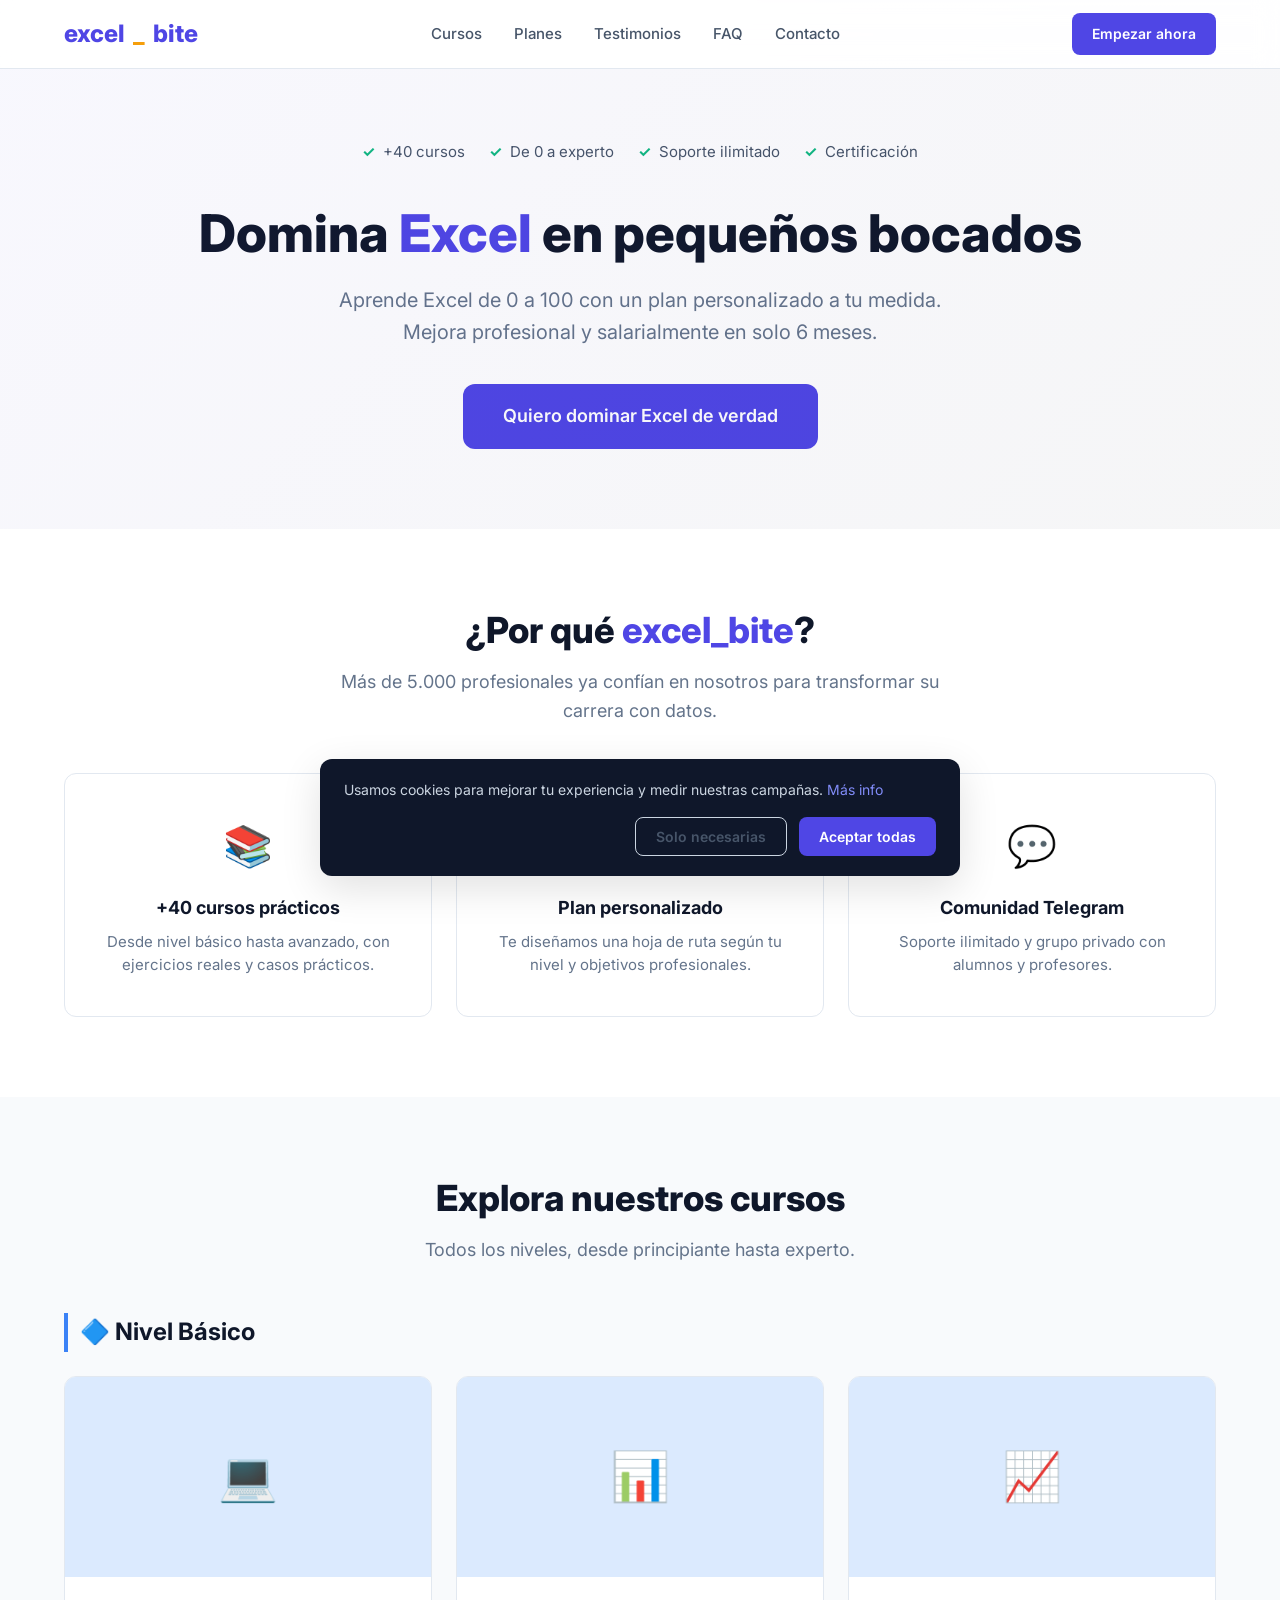
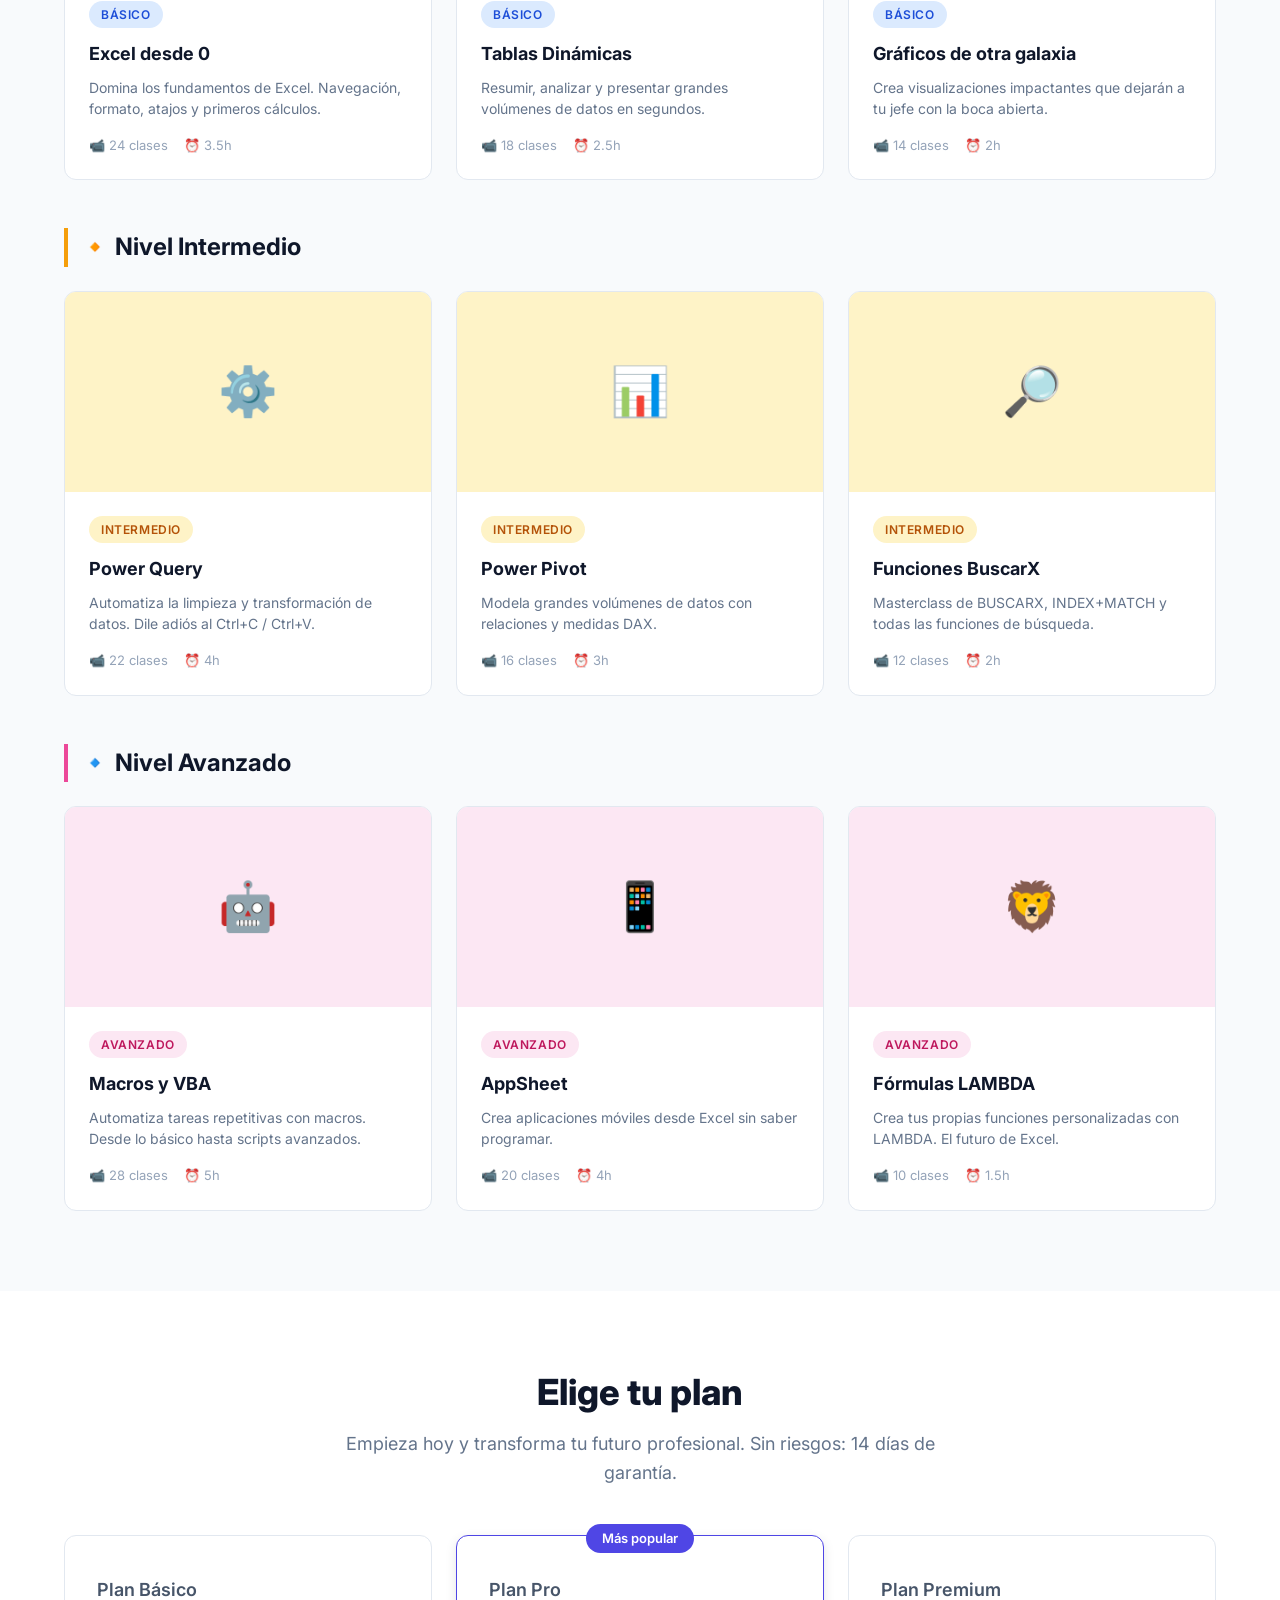
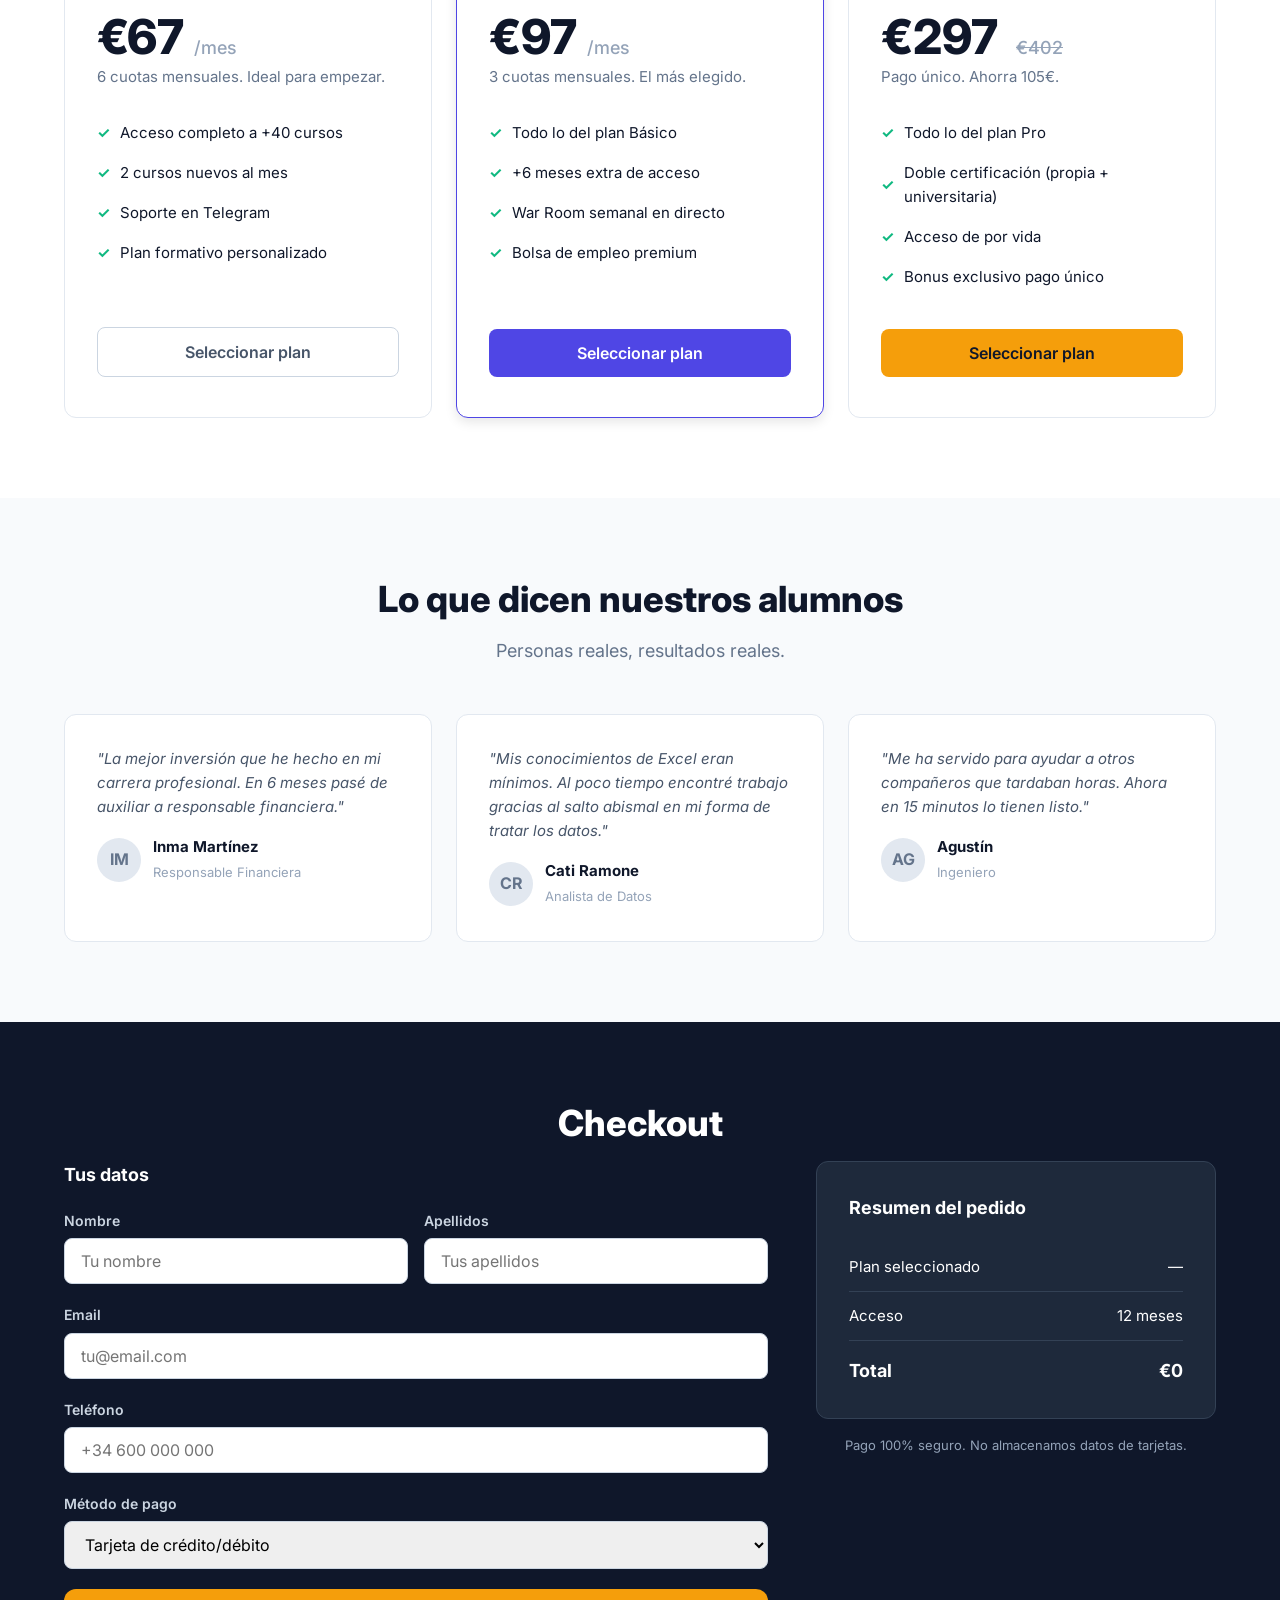
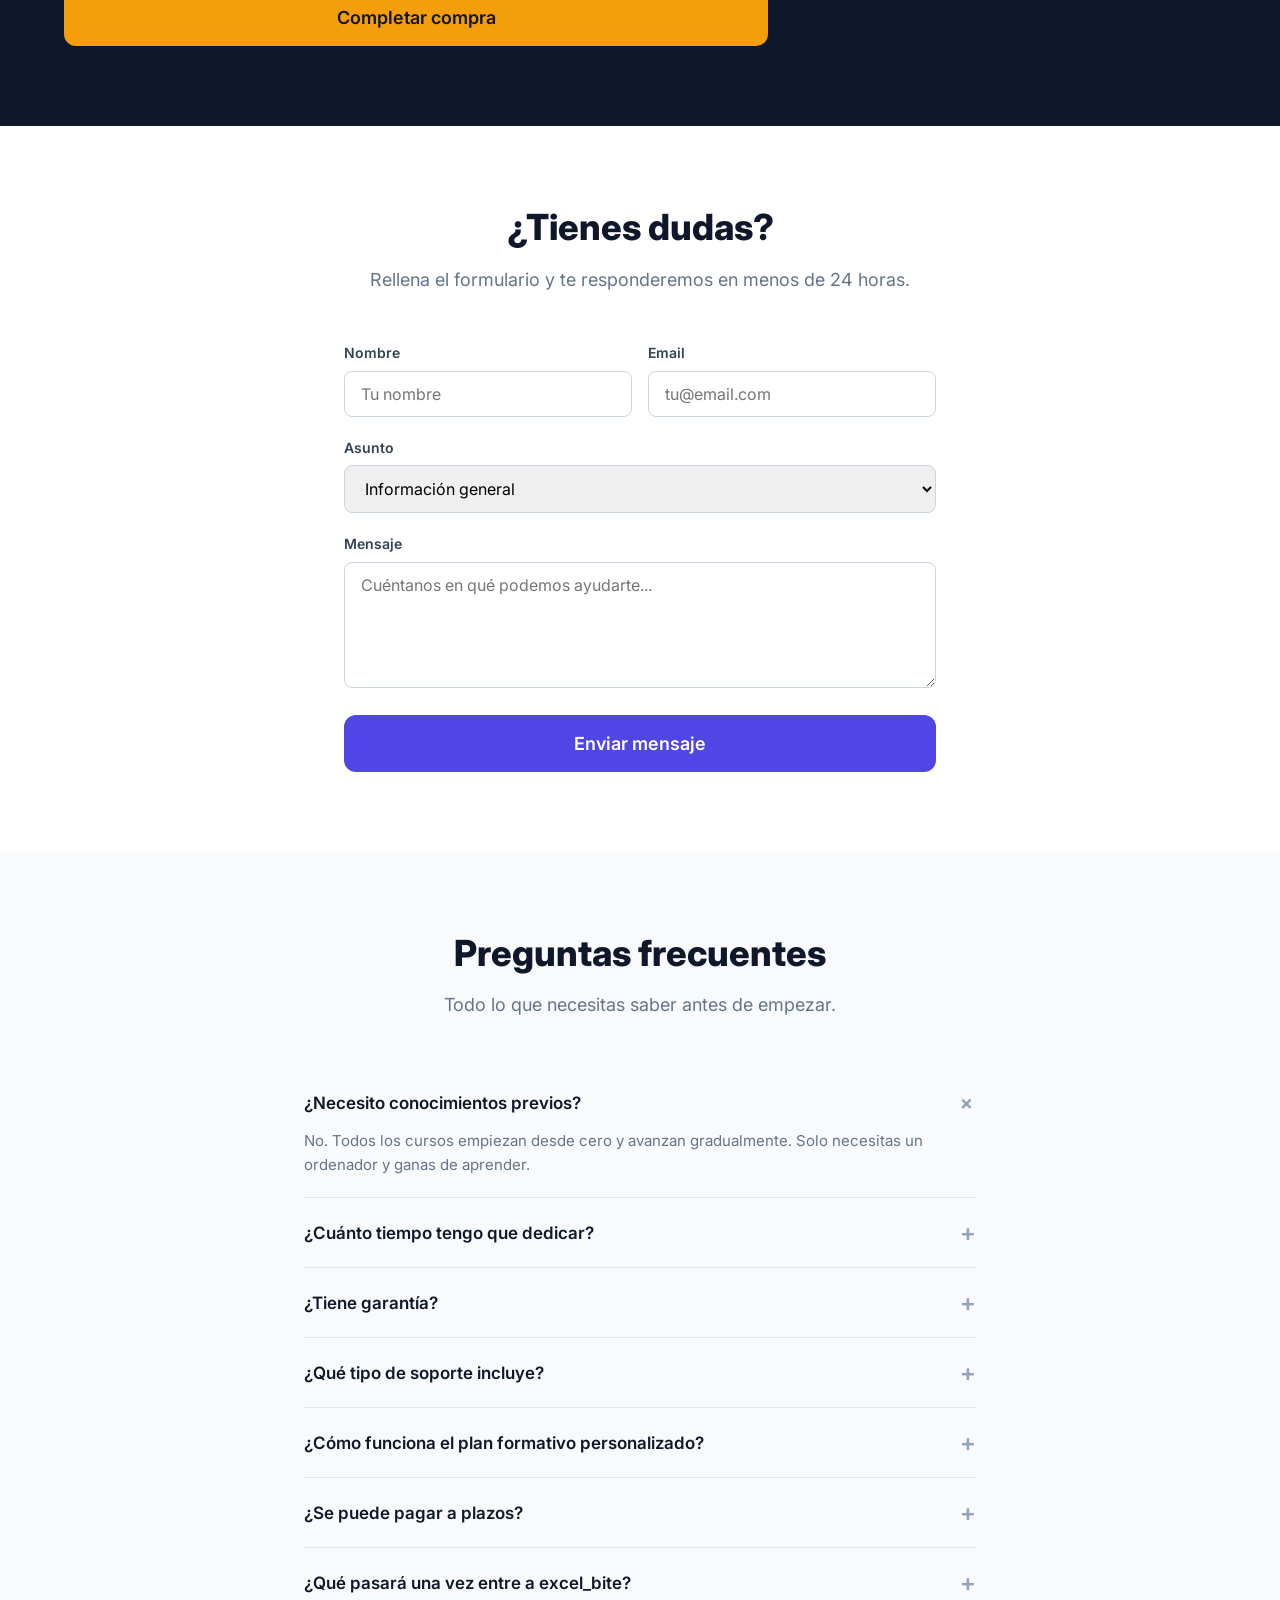
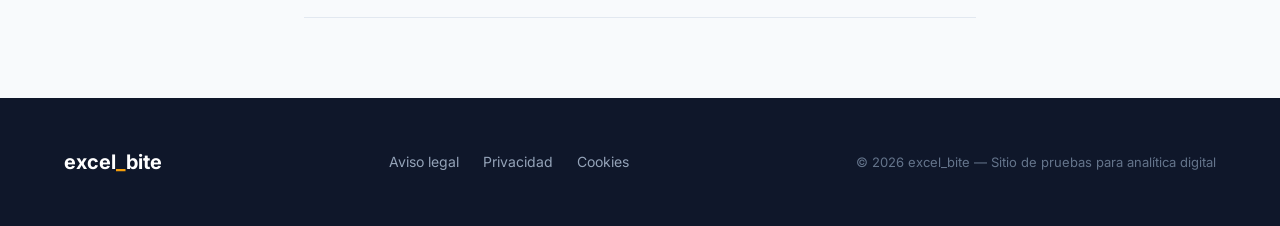
==== index.html @ e9e32c69 "feat: add gracias.html and redirect contact form submit" ====
<!DOCTYPE html>
<html lang="es">
<head>
  <meta charset="UTF-8">
  <meta name="viewport" content="width=device-width, initial-scale=1.0">
  <title>excel_bite — Domina Excel en pequeños bocados</title>
  <link rel="preconnect" href="https://fonts.googleapis.com">
  <link rel="preconnect" href="https://fonts.gstatic.com" crossorigin>
  <link href="https://fonts.googleapis.com/css2?family=Inter:wght@400;500;600;700;800&display=swap" rel="stylesheet">
  <link rel="stylesheet" href="./css/style.css">

  <!-- Google Tag Manager -->
  <script>(function(w,d,s,l,i){w[l]=w[l]||[];w[l].push({'gtm.start':
new Date().getTime(),event:'gtm.js'});var f=d.getElementsByTagName(s)[0],
j=d.createElement(s),dl=l!='dataLayer'?'&l='+l:'';j.async=true;j.src=
'https://www.googletagmanager.com/gtm.js?id='+i+dl;f.parentNode.insertBefore(j,f);
})(window,document,'script','dataLayer','GTM-WW42RP2T');</script>
  <!-- End Google Tag Manager -->

  <script>window.dataLayer = window.dataLayer || []; function gtag(){dataLayer.push(arguments);}</script>
</head>
<body>
  <!-- Google Tag Manager (noscript) -->
  <noscript><iframe src="https://www.googletagmanager.com/ns.html?id=GTM-WW42RP2T"
height="0" width="0" style="display:none;visibility:hidden"></iframe></noscript>
  <!-- End Google Tag Manager (noscript) -->

  <!-- ===== COOKIE BANNER (se inyecta por JS) ===== -->

  <!-- ===== NAV ===== -->
  <nav class="navbar">
    <div class="container">
      <a href="#" class="navbar-logo">excel<span>_</span>bite</a>
      <div class="navbar-links" id="nav-menu">
        <a href="#cursos">Cursos</a>
        <a href="#precios">Planes</a>
        <a href="#testimonios">Testimonios</a>
        <a href="#faq">FAQ</a>
        <a href="#contacto">Contacto</a>
      </div>
      <div class="navbar-actions">
        <a href="#precios" class="btn btn-sm btn-primary">Empezar ahora</a>
        <button class="nav-toggle" id="nav-toggle" aria-label="Menú">&#9776;</button>
      </div>
    </div>
  </nav>

  <!-- ===== HERO ===== -->
  <section class="hero" id="hero">
    <div class="hero-bg"></div>
    <div class="container">
      <div class="hero-badges">
        <span class="hero-badge"><span class="icon">&#10003;</span> +40 cursos</span>
        <span class="hero-badge"><span class="icon">&#10003;</span> De 0 a experto</span>
        <span class="hero-badge"><span class="icon">&#10003;</span> Soporte ilimitado</span>
        <span class="hero-badge"><span class="icon">&#10003;</span> Certificación</span>
      </div>
      <h1>Domina <span>Excel</span> en pequeños bocados</h1>
      <p>Aprende Excel de 0 a 100 con un plan personalizado a tu medida. Mejora profesional y salarialmente en solo 6 meses.</p>
      <a href="#precios" class="btn btn-primary btn-lg" data-track="hero-cta" data-category="cta">Quiero dominar Excel de verdad</a>
    </div>
  </section>

  <!-- ===== BENEFICIOS ===== -->
  <section class="section" id="beneficios">
    <div class="container text-center">
      <h2 class="section-title">¿Por qué <span style="color:var(--c-primary)">excel_bite</span>?</h2>
      <p class="section-subtitle mx-auto">Más de 5.000 profesionales ya confían en nosotros para transformar su carrera con datos.</p>
    </div>
    <div class="container features-grid">
      <div class="feature-card">
        <div class="feature-icon">&#128218;</div>
        <h3>+40 cursos prácticos</h3>
        <p>Desde nivel básico hasta avanzado, con ejercicios reales y casos prácticos.</p>
      </div>
      <div class="feature-card">
        <div class="feature-icon">&#128179;</div>
        <h3>Plan personalizado</h3>
        <p>Te diseñamos una hoja de ruta según tu nivel y objetivos profesionales.</p>
      </div>
      <div class="feature-card">
        <div class="feature-icon">&#128172;</div>
        <h3>Comunidad Telegram</h3>
        <p>Soporte ilimitado y grupo privado con alumnos y profesores.</p>
      </div>
    </div>
  </section>

  <!-- ===== CURSOS ===== -->
  <section class="section section-gray" id="cursos">
    <div class="container text-center">
      <h2 class="section-title">Explora nuestros cursos</h2>
      <p class="section-subtitle mx-auto">Todos los niveles, desde principiante hasta experto.</p>
    </div>

    <div class="container">
      <h3 class="level-title level-basico">&#128311; Nivel Básico</h3>
      <div class="courses-grid">
        <div class="course-card" data-course="curso-excel-0" data-course-name="Excel desde 0" data-level="Básico">
          <div class="course-card-img" style="background:#DBEAFE">&#128187;</div>
          <div class="course-card-body">
            <span class="course-card-tag tag-basico">Básico</span>
            <h4 class="course-card-title">Excel desde 0</h4>
            <p class="course-card-desc">Domina los fundamentos de Excel. Navegación, formato, atajos y primeros cálculos.</p>
            <div class="course-card-meta"><span>&#128249; 24 clases</span><span>&#9200; 3.5h</span></div>
          </div>
        </div>
        <div class="course-card" data-course="curso-tablas-dinamicas" data-course-name="Tablas Dinámicas" data-level="Básico">
          <div class="course-card-img" style="background:#DBEAFE">&#128202;</div>
          <div class="course-card-body">
            <span class="course-card-tag tag-basico">Básico</span>
            <h4 class="course-card-title">Tablas Dinámicas</h4>
            <p class="course-card-desc">Resumir, analizar y presentar grandes volúmenes de datos en segundos.</p>
            <div class="course-card-meta"><span>&#128249; 18 clases</span><span>&#9200; 2.5h</span></div>
          </div>
        </div>
        <div class="course-card" data-course="curso-graficos" data-course-name="Gráficos de otra galaxia" data-level="Básico">
          <div class="course-card-img" style="background:#DBEAFE">&#128200;</div>
          <div class="course-card-body">
            <span class="course-card-tag tag-basico">Básico</span>
            <h4 class="course-card-title">Gráficos de otra galaxia</h4>
            <p class="course-card-desc">Crea visualizaciones impactantes que dejarán a tu jefe con la boca abierta.</p>
            <div class="course-card-meta"><span>&#128249; 14 clases</span><span>&#9200; 2h</span></div>
          </div>
        </div>
      </div>

      <h3 class="level-title level-intermedio">&#128312; Nivel Intermedio</h3>
      <div class="courses-grid">
        <div class="course-card" data-course="curso-power-query" data-course-name="Power Query" data-level="Intermedio">
          <div class="course-card-img" style="background:#FEF3C7">&#9881;&#65039;</div>
          <div class="course-card-body">
            <span class="course-card-tag tag-intermedio">Intermedio</span>
            <h4 class="course-card-title">Power Query</h4>
            <p class="course-card-desc">Automatiza la limpieza y transformación de datos. Dile adiós al Ctrl+C / Ctrl+V.</p>
            <div class="course-card-meta"><span>&#128249; 22 clases</span><span>&#9200; 4h</span></div>
          </div>
        </div>
        <div class="course-card" data-course="curso-power-pivot" data-course-name="Power Pivot" data-level="Intermedio">
          <div class="course-card-img" style="background:#FEF3C7">&#128202;</div>
          <div class="course-card-body">
            <span class="course-card-tag tag-intermedio">Intermedio</span>
            <h4 class="course-card-title">Power Pivot</h4>
            <p class="course-card-desc">Modela grandes volúmenes de datos con relaciones y medidas DAX.</p>
            <div class="course-card-meta"><span>&#128249; 16 clases</span><span>&#9200; 3h</span></div>
          </div>
        </div>
        <div class="course-card" data-course="curso-buscarx" data-course-name="Funciones BuscarX" data-level="Intermedio">
          <div class="course-card-img" style="background:#FEF3C7">&#128270;</div>
          <div class="course-card-body">
            <span class="course-card-tag tag-intermedio">Intermedio</span>
            <h4 class="course-card-title">Funciones BuscarX</h4>
            <p class="course-card-desc">Masterclass de BUSCARX, INDEX+MATCH y todas las funciones de búsqueda.</p>
            <div class="course-card-meta"><span>&#128249; 12 clases</span><span>&#9200; 2h</span></div>
          </div>
        </div>
      </div>

      <h3 class="level-title level-avanzado">&#128313; Nivel Avanzado</h3>
      <div class="courses-grid">
        <div class="course-card" data-course="curso-macros" data-course-name="Macros y VBA" data-level="Avanzado">
          <div class="course-card-img" style="background:#FCE7F3">&#129302;</div>
          <div class="course-card-body">
            <span class="course-card-tag tag-avanzado">Avanzado</span>
            <h4 class="course-card-title">Macros y VBA</h4>
            <p class="course-card-desc">Automatiza tareas repetitivas con macros. Desde lo básico hasta scripts avanzados.</p>
            <div class="course-card-meta"><span>&#128249; 28 clases</span><span>&#9200; 5h</span></div>
          </div>
        </div>
        <div class="course-card" data-course="curso-appsheet" data-course-name="AppSheet" data-level="Avanzado">
          <div class="course-card-img" style="background:#FCE7F3">&#128241;</div>
          <div class="course-card-body">
            <span class="course-card-tag tag-avanzado">Avanzado</span>
            <h4 class="course-card-title">AppSheet</h4>
            <p class="course-card-desc">Crea aplicaciones móviles desde Excel sin saber programar.</p>
            <div class="course-card-meta"><span>&#128249; 20 clases</span><span>&#9200; 4h</span></div>
          </div>
        </div>
        <div class="course-card" data-course="curso-lambda" data-course-name="Fórmulas LAMBDA" data-level="Avanzado">
          <div class="course-card-img" style="background:#FCE7F3">&#129409;</div>
          <div class="course-card-body">
            <span class="course-card-tag tag-avanzado">Avanzado</span>
            <h4 class="course-card-title">Fórmulas LAMBDA</h4>
            <p class="course-card-desc">Crea tus propias funciones personalizadas con LAMBDA. El futuro de Excel.</p>
            <div class="course-card-meta"><span>&#128249; 10 clases</span><span>&#9200; 1.5h</span></div>
          </div>
        </div>
      </div>
    </div>
  </section>

  <!-- ===== PRECIOS ===== -->
  <section class="section" id="precios">
    <div class="container text-center">
      <h2 class="section-title">Elige tu plan</h2>
      <p class="section-subtitle mx-auto">Empieza hoy y transforma tu futuro profesional. Sin riesgos: 14 días de garantía.</p>
    </div>
    <div class="container plans-grid">
      <div class="plan-card">
        <div class="plan-name">Plan Básico</div>
        <div class="plan-price">&euro;67 <span>/mes</span></div>
        <div class="plan-desc">6 cuotas mensuales. Ideal para empezar.</div>
        <ul class="plan-features">
          <li>Acceso completo a +40 cursos</li>
          <li>2 cursos nuevos al mes</li>
          <li>Soporte en Telegram</li>
          <li>Plan formativo personalizado</li>
        </ul>
        <button class="btn btn-ghost btn-block select-plan-btn" data-plan="basico" data-track="select-plan-basico">Seleccionar plan</button>
      </div>
      <div class="plan-card featured">
        <div class="plan-name">Plan Pro</div>
        <div class="plan-price">&euro;97 <span>/mes</span></div>
        <div class="plan-desc">3 cuotas mensuales. El más elegido.</div>
        <ul class="plan-features">
          <li>Todo lo del plan Básico</li>
          <li>+6 meses extra de acceso</li>
          <li>War Room semanal en directo</li>
          <li>Bolsa de empleo premium</li>
        </ul>
        <button class="btn btn-primary btn-block select-plan-btn" data-plan="pro" data-track="select-plan-pro">Seleccionar plan</button>
      </div>
      <div class="plan-card">
        <div class="plan-name">Plan Premium</div>
        <div class="plan-price">&euro;297 <span class="plan-old-price">&euro;402</span></div>
        <div class="plan-desc">Pago único. Ahorra 105&euro;.</div>
        <ul class="plan-features">
          <li>Todo lo del plan Pro</li>
          <li>Doble certificación (propia + universitaria)</li>
          <li>Acceso de por vida</li>
          <li>Bonus exclusivo pago único</li>
        </ul>
        <button class="btn btn-accent btn-block select-plan-btn" data-plan="premium" data-track="select-plan-premium">Seleccionar plan</button>
      </div>
    </div>
  </section>

  <!-- ===== TESTIMONIOS ===== -->
  <section class="section section-gray" id="testimonios">
    <div class="container text-center">
      <h2 class="section-title">Lo que dicen nuestros alumnos</h2>
      <p class="section-subtitle mx-auto">Personas reales, resultados reales.</p>
    </div>
    <div class="container testimonials-grid">
      <div class="testimonial-card">
        <p>"La mejor inversión que he hecho en mi carrera profesional. En 6 meses pasé de auxiliar a responsable financiera."</p>
        <div class="testimonial-author">
          <div class="testimonial-author-avatar">IM</div>
          <div><strong>Inma Martínez</strong><span>Responsable Financiera</span></div>
        </div>
      </div>
      <div class="testimonial-card">
        <p>"Mis conocimientos de Excel eran mínimos. Al poco tiempo encontré trabajo gracias al salto abismal en mi forma de tratar los datos."</p>
        <div class="testimonial-author">
          <div class="testimonial-author-avatar">CR</div>
          <div><strong>Cati Ramone</strong><span>Analista de Datos</span></div>
        </div>
      </div>
      <div class="testimonial-card">
        <p>"Me ha servido para ayudar a otros compañeros que tardaban horas. Ahora en 15 minutos lo tienen listo."</p>
        <div class="testimonial-author">
          <div class="testimonial-author-avatar">AG</div>
          <div><strong>Agustín</strong><span>Ingeniero</span></div>
        </div>
      </div>
    </div>
  </section>

  <!-- ===== CHECKOUT SIMULADO ===== -->
  <section class="section section-dark" id="checkout">
    <div class="container">
      <h2 class="section-title text-center" style="color:#fff">Checkout</h2>
      <div class="checkout-grid">
        <div>
          <h3 style="font-size:1.125rem;font-weight:700;margin-bottom:20px;color:#fff">Tus datos</h3>
          <form id="checkout-form">
            <div class="form-row">
              <div class="form-group">
                <label for="nombre">Nombre</label>
                <input type="text" id="nombre" class="form-input" placeholder="Tu nombre" required>
              </div>
              <div class="form-group">
                <label for="apellidos">Apellidos</label>
                <input type="text" id="apellidos" class="form-input" placeholder="Tus apellidos" required>
              </div>
            </div>
            <div class="form-group">
              <label for="email-checkout">Email</label>
              <input type="email" id="email-checkout" class="form-input" placeholder="tu@email.com" required>
            </div>
            <div class="form-group">
              <label for="telefono">Teléfono</label>
              <input type="tel" id="telefono" class="form-input" placeholder="+34 600 000 000">
            </div>
            <div class="form-group">
              <label for="metodo-pago">Método de pago</label>
              <select id="metodo-pago" class="form-input">
                <option>Tarjeta de crédito/débito</option>
                <option>PayPal</option>
                <option>Transferencia bancaria</option>
              </select>
            </div>
            <button type="submit" class="btn btn-accent btn-lg btn-block" data-track="completar-compra" data-category="purchase">
              Completar compra
            </button>
          </form>
        </div>
        <div>
          <div class="order-summary">
            <h3>Resumen del pedido</h3>
            <div class="order-item">
              <span>Plan seleccionado</span>
              <span id="order-plan-name">—</span>
            </div>
            <div class="order-item">
              <span>Acceso</span>
              <span>12 meses</span>
            </div>
            <div class="order-total">
              <span>Total</span>
              <span id="order-total-price">&euro;0</span>
            </div>
          </div>
          <p style="font-size:.8125rem;color:var(--c-gray-400);margin-top:16px;text-align:center">
            Pago 100% seguro. No almacenamos datos de tarjetas.
          </p>
        </div>
      </div>
    </div>
  </section>

  <!-- ===== CONTACTO ===== -->
  <section class="section" id="contacto">
    <div class="container text-center">
      <h2 class="section-title">¿Tienes dudas?</h2>
      <p class="section-subtitle mx-auto">Rellena el formulario y te responderemos en menos de 24 horas.</p>
    </div>
    <div class="container" style="max-width:640px">
      <form id="contact-form">
        <div class="form-row">
          <div class="form-group">
            <label for="contact-nombre">Nombre</label>
            <input type="text" id="contact-nombre" class="form-input" placeholder="Tu nombre" required>
          </div>
          <div class="form-group">
            <label for="contact-email">Email</label>
            <input type="email" id="contact-email" class="form-input" placeholder="tu@email.com" required>
          </div>
        </div>
        <div class="form-group">
          <label for="asunto">Asunto</label>
          <select id="asunto" class="form-input">
            <option>Información general</option>
            <option>Duda sobre cursos</option>
            <option>Facturación</option>
            <option>Otros</option>
          </select>
        </div>
        <div class="form-group">
          <label for="mensaje">Mensaje</label>
          <textarea id="mensaje" class="form-input" rows="5" placeholder="Cuéntanos en qué podemos ayudarte..." required></textarea>
        </div>
        <button type="submit" class="btn btn-primary btn-lg btn-block" data-track="enviar-contacto" data-category="form">
          Enviar mensaje
        </button>
      </form>
      <p id="contact-success" style="display:none;margin-top:24px;padding:16px;background:#ECFDF5;color:#065F46;border-radius:var(--radius-sm);text-align:center">
        &#10003; Mensaje enviado correctamente. Te responderemos pronto.
      </p>
    </div>
  </section>

  <!-- ===== FAQ ===== -->
  <section class="section section-gray" id="faq">
    <div class="container text-center">
      <h2 class="section-title">Preguntas frecuentes</h2>
      <p class="section-subtitle mx-auto">Todo lo que necesitas saber antes de empezar.</p>
    </div>
    <div class="container faq-list">
      <div class="faq-item open">
        <button class="faq-question">¿Necesito conocimientos previos?</button>
        <div class="faq-answer">No. Todos los cursos empiezan desde cero y avanzan gradualmente. Solo necesitas un ordenador y ganas de aprender.</div>
      </div>
      <div class="faq-item">
        <button class="faq-question">¿Cuánto tiempo tengo que dedicar?</button>
        <div class="faq-answer">Con 45 minutos a la semana es suficiente para notar avances. Tú marcas tu propio ritmo.</div>
      </div>
      <div class="faq-item">
        <button class="faq-question">¿Tiene garantía?</button>
        <div class="faq-answer">Sí, tienes 14 días para probar la escuela. Si no es lo que esperabas, te devolvemos el 100% sin preguntas.</div>
      </div>
      <div class="faq-item">
        <button class="faq-question">¿Qué tipo de soporte incluye?</button>
        <div class="faq-answer">Soporte personalizado e ilimitado vía Telegram. Además de sesiones en directo semanales (War Room).</div>
      </div>
      <div class="faq-item">
        <button class="faq-question">¿Cómo funciona el plan formativo personalizado?</button>
        <div class="faq-answer">Al apuntarte te haremos una prueba de nivel y un formulario para conocer tus objetivos. Te diseñaremos una hoja de ruta a medida.</div>
      </div>
      <div class="faq-item">
        <button class="faq-question">¿Se puede pagar a plazos?</button>
        <div class="faq-answer">Sí. El plan Básico son 6 cuotas de 67€, el Pro 3 cuotas de 97€, y el Premium es un pago único de 297€ con ahorro de 105€.</div>
      </div>
      <div class="faq-item">
        <button class="faq-question">¿Qué pasará una vez entre a excel_bite?</button>
        <div class="faq-answer">Te envío el acceso manualmente y te mando una prueba de nivel. Después te propongo tu hoja de ruta personalizada.</div>
      </div>
    </div>
  </section>

  <!-- ===== FOOTER ===== -->
  <footer class="footer">
    <div class="container">
      <div style="font-weight:700;font-size:1.25rem">excel<span style="color:var(--c-accent)">_</span>bite</div>
      <div style="display:flex;gap:24px;font-size:.875rem">
        <a href="#">Aviso legal</a>
        <a href="#">Privacidad</a>
        <a href="#">Cookies</a>
      </div>
      <div style="font-size:.8125rem;color:var(--c-gray-500)">&copy; 2026 excel_bite &mdash; Sitio de pruebas para analítica digital</div>
    </div>
  </footer>

  <script src="./js/consent.js"></script>
  <script src="./js/main.js"></script>
  <script>
    // FAQ toggle
    document.querySelectorAll('.faq-question').forEach(btn => {
      btn.addEventListener('click', () => btn.closest('.faq-item').classList.toggle('open'));
    });

    // Checkout logic
    let selectedPlan = null;
    const planNames = { basico: 'Plan Básico', pro: 'Plan Pro', premium: 'Plan Premium' };
    const planPrices = { basico: 67, pro: 97, premium: 297 };

    document.querySelectorAll('.select-plan-btn').forEach(btn => {
      btn.addEventListener('click', () => {
        selectedPlan = btn.dataset.plan;
        document.getElementById('order-plan-name').textContent = planNames[selectedPlan];
        document.getElementById('order-total-price').textContent = '€' + planPrices[selectedPlan];
        DL.selectPlan(selectedPlan);
        document.getElementById('checkout').scrollIntoView({ behavior: 'smooth' });
      });
    });

    // Checkout form submit
    document.getElementById('checkout-form').addEventListener('submit', function(e) {
      e.preventDefault();
      if (!selectedPlan) { alert('Selecciona un plan primero.'); return; }
      DL.pushFormSubmit('checkout');
      DL.pushPurchase({ id: 'plan-' + selectedPlan, name: planNames[selectedPlan], price: planPrices[selectedPlan], currency: 'EUR' });
      alert('¡Compra simulada! En un sitio real esto redirigiría a pasarela de pago.');
      selectedPlan = null;
      document.getElementById('order-plan-name').textContent = '—';
      document.getElementById('order-total-price').textContent = '€0';
      this.reset();
    });

    // Contact form submit
    document.getElementById('contact-form').addEventListener('submit', function(e) {
      e.preventDefault();
      window.location.href = './gracias.html?from=contacto';
    });

    // Course view_item events
    document.addEventListener('DOMContentLoaded', () => {
      document.querySelectorAll('[data-course]').forEach(el => {
        DL.pushViewItem({
          id: el.dataset.course,
          name: el.dataset.courseName || el.dataset.course,
          category: el.dataset.level || 'Curso',
          price: 0
        });
      });
    });
  </script>
</body>
</html>
---- css/style.css ----
/* ========== TOKENS ========== */
:root {
  --c-primary: #4F46E5;
  --c-primary-dark: #3730A3;
  --c-primary-light: #818CF8;
  --c-accent: #F59E0B;
  --c-accent-dark: #D97706;
  --c-dark: #0F172A;
  --c-dark-2: #1E293B;
  --c-gray-50: #F8FAFC;
  --c-gray-100: #F1F5F9;
  --c-gray-200: #E2E8F0;
  --c-gray-300: #CBD5E1;
  --c-gray-400: #94A3B8;
  --c-gray-500: #64748B;
  --c-gray-600: #475569;
  --c-gray-700: #334155;
  --c-gray-800: #1E293B;
  --c-white: #FFFFFF;
  --c-success: #10B981;
  --c-danger: #EF4444;
  --radius: 12px;
  --radius-sm: 8px;
  --radius-full: 9999px;
  --shadow-sm: 0 1px 3px rgba(0,0,0,.08);
  --shadow-md: 0 4px 12px rgba(0,0,0,.1);
  --shadow-lg: 0 12px 40px rgba(0,0,0,.12);
  --font: 'Inter', -apple-system, BlinkMacSystemFont, 'Segoe UI', Roboto, sans-serif;
  --max-w: 1200px;
}

/* ========== RESET ========== */
*, *::before, *::after { box-sizing: border-box; margin: 0; padding: 0; }
html { scroll-behavior: smooth; }
body { font-family: var(--font); color: var(--c-dark); background: var(--c-white); line-height: 1.6; -webkit-font-smoothing: antialiased; }
a { color: var(--c-primary); text-decoration: none; }
a:hover { color: var(--c-primary-dark); }
img { max-width: 100%; height: auto; display: block; }
ul { list-style: none; }

/* ========== UTILITIES ========== */
.container { max-width: var(--max-w); margin: 0 auto; padding: 0 24px; }
.section { padding: 80px 0; }
.section-dark { background: var(--c-dark); color: var(--c-white); }
.section-gray { background: var(--c-gray-50); }
.section-title { font-size: 2.25rem; font-weight: 800; line-height: 1.2; margin-bottom: 16px; }
.section-subtitle { font-size: 1.125rem; color: var(--c-gray-500); max-width: 600px; margin-bottom: 48px; }
.text-center { text-align: center; }
.mx-auto { margin-left: auto; margin-right: auto; }

/* ========== BUTTONS ========== */
.btn {
  display: inline-flex; align-items: center; justify-content: center; gap: 8px;
  font-family: var(--font); font-weight: 600; font-size: 1rem;
  padding: 14px 32px; border-radius: var(--radius-sm);
  border: none; cursor: pointer; transition: all .2s;
  white-space: nowrap;
}
.btn-primary { background: var(--c-primary); color: var(--c-white); }
.btn-primary:hover { background: var(--c-primary-dark); transform: translateY(-1px); box-shadow: var(--shadow-md); }
.btn-accent { background: var(--c-accent); color: var(--c-dark); }
.btn-accent:hover { background: var(--c-accent-dark); transform: translateY(-1px); }
.btn-ghost { background: transparent; color: var(--c-gray-600); border: 1px solid var(--c-gray-300); }
.btn-ghost:hover { background: var(--c-gray-100); }
.btn-lg { padding: 18px 40px; font-size: 1.125rem; border-radius: var(--radius); }
.btn-sm { padding: 10px 20px; font-size: .875rem; }
.btn-block { width: 100%; }

/* ========== NAVBAR ========== */
.navbar {
  position: fixed; top: 0; left: 0; right: 0; z-index: 100;
  background: rgba(255,255,255,.9); backdrop-filter: blur(12px);
  border-bottom: 1px solid var(--c-gray-200);
}
.navbar .container { display: flex; align-items: center; justify-content: space-between; height: 68px; }
.navbar-logo { font-size: 1.5rem; font-weight: 800; color: var(--c-primary); display: flex; align-items: center; gap: 8px; }
.navbar-logo span { color: var(--c-accent); }
.navbar-links { display: flex; align-items: center; gap: 32px; }
.navbar-links a { font-weight: 500; color: var(--c-gray-600); font-size: .9375rem; }
.navbar-links a:hover { color: var(--c-primary); }
.navbar-actions { display: flex; align-items: center; gap: 16px; }
.cart-icon { position: relative; font-size: 1.25rem; color: var(--c-gray-600); cursor: pointer; background: none; border: none; }
.cart-badge {
  position: absolute; top: -6px; right: -8px;
  background: var(--c-primary); color: var(--c-white);
  font-size: .6875rem; font-weight: 700;
  width: 18px; height: 18px; border-radius: 50%;
  display: none; align-items: center; justify-content: center;
}
.nav-toggle { display: none; background: none; border: none; font-size: 1.5rem; cursor: pointer; color: var(--c-dark); }

/* ========== HERO ========== */
.hero { padding: 140px 0 80px; text-align: center; position: relative; overflow: hidden; }
.hero-bg { position: absolute; inset: 0; background: linear-gradient(135deg, var(--c-primary) 0%, var(--c-dark) 100%); opacity: .04; }
.hero h1 { font-size: 3.25rem; font-weight: 800; line-height: 1.15; margin-bottom: 20px; }
.hero h1 span { color: var(--c-primary); }
.hero p { font-size: 1.25rem; color: var(--c-gray-500); max-width: 640px; margin: 0 auto 36px; }
.hero-badges { display: flex; justify-content: center; gap: 24px; flex-wrap: wrap; margin-bottom: 40px; }
.hero-badge { display: flex; align-items: center; gap: 8px; font-size: .9375rem; color: var(--c-gray-600); }
.hero-badge .icon { color: var(--c-success); font-weight: 700; }

/* ========== PLANS ========== */
.plans-grid { display: grid; grid-template-columns: repeat(3, 1fr); gap: 24px; margin-top: 48px; }
.plan-card {
  background: var(--c-white); border: 1px solid var(--c-gray-200); border-radius: var(--radius);
  padding: 40px 32px; display: flex; flex-direction: column; transition: all .25s;
  position: relative;
}
.plan-card:hover { border-color: var(--c-primary); box-shadow: var(--shadow-lg); transform: translateY(-4px); }
.plan-card.featured { border-color: var(--c-primary); box-shadow: var(--shadow-md); }
.plan-card.featured::before {
  content: 'Más popular'; position: absolute; top: -12px; left: 50%; transform: translateX(-50%);
  background: var(--c-primary); color: var(--c-white); font-size: .8125rem; font-weight: 600;
  padding: 4px 16px; border-radius: var(--radius-full);
}
.plan-name { font-size: 1.125rem; font-weight: 600; color: var(--c-gray-600); margin-bottom: 8px; }
.plan-price { font-size: 3rem; font-weight: 800; line-height: 1; margin-bottom: 4px; }
.plan-price span { font-size: 1.125rem; font-weight: 500; color: var(--c-gray-400); }
.plan-desc { color: var(--c-gray-500); margin-bottom: 24px; font-size: .9375rem; }
.plan-features { flex: 1; margin-bottom: 32px; }
.plan-features li { padding: 8px 0; display: flex; align-items: center; gap: 10px; font-size: .9375rem; }
.plan-features li::before { content: '✓'; color: var(--c-success); font-weight: 700; }
.plan-old-price { text-decoration: line-through; color: var(--c-gray-400); font-size: 1.125rem; margin-left: 8px; }

/* ========== COURSES ========== */
.courses-grid { display: grid; grid-template-columns: repeat(3, 1fr); gap: 24px; }
.course-card {
  background: var(--c-white); border: 1px solid var(--c-gray-200); border-radius: var(--radius);
  overflow: hidden; transition: all .25s;
}
.course-card:hover { border-color: var(--c-primary); box-shadow: var(--shadow-lg); transform: translateY(-4px); }
.course-card-img { height: 200px; background: var(--c-gray-100); display: flex; align-items: center; justify-content: center; font-size: 3rem; }
.course-card-body { padding: 24px; }
.course-card-tag {
  display: inline-block; font-size: .75rem; font-weight: 600; text-transform: uppercase; letter-spacing: .05em;
  padding: 4px 12px; border-radius: var(--radius-full); margin-bottom: 12px;
}
.tag-basico { background: #DBEAFE; color: #1D4ED8; }
.tag-intermedio { background: #FEF3C7; color: #B45309; }
.tag-avanzado { background: #FCE7F3; color: #BE185D; }
.course-card-title { font-size: 1.125rem; font-weight: 700; margin-bottom: 8px; }
.course-card-desc { font-size: .875rem; color: var(--c-gray-500); margin-bottom: 16px; line-height: 1.5; }
.course-card-meta { display: flex; gap: 16px; font-size: .8125rem; color: var(--c-gray-400); }

/* ========== FORM ========== */
.form-group { margin-bottom: 20px; }
.form-group label { display: block; font-weight: 600; font-size: .875rem; margin-bottom: 6px; color: var(--c-gray-700); }
.section-dark .form-group label { color: var(--c-gray-300); }
.form-input {
  width: 100%; padding: 12px 16px; border: 1px solid var(--c-gray-300); border-radius: var(--radius-sm);
  font-family: var(--font); font-size: 1rem; transition: border .2s;
}
.form-input:focus { outline: none; border-color: var(--c-primary); box-shadow: 0 0 0 3px rgba(79,70,229,.1); }
.form-row { display: grid; grid-template-columns: 1fr 1fr; gap: 16px; }

/* ========== CHECKOUT ========== */
.checkout-grid { display: grid; grid-template-columns: 1fr 400px; gap: 48px; align-items: start; }
.order-summary { background: var(--c-gray-50); border-radius: var(--radius); padding: 32px; border: 1px solid var(--c-gray-200); }
.section-dark .order-summary { background: var(--c-dark-2); border-color: var(--c-gray-700); }
.section-dark .order-item { border-color: var(--c-gray-700); color: var(--c-white); }
.order-summary h3 { font-size: 1.125rem; font-weight: 700; margin-bottom: 20px; }
.order-item { display: flex; justify-content: space-between; padding: 12px 0; border-bottom: 1px solid var(--c-gray-200); font-size: .9375rem; }
.order-total { display: flex; justify-content: space-between; padding: 16px 0 0; font-weight: 700; font-size: 1.125rem; }

/* ========== THANK YOU ========== */
.thank-you { text-align: center; padding: 120px 0; }
.thank-you .icon { font-size: 4rem; margin-bottom: 16px; }
.thank-you h1 { font-size: 2.5rem; margin-bottom: 12px; }
.thank-you p { color: var(--c-gray-500); font-size: 1.125rem; max-width: 480px; margin: 0 auto 32px; }

/* ========== TESTIMONIALS ========== */
.testimonials-grid { display: grid; grid-template-columns: repeat(3, 1fr); gap: 24px; }
.testimonial-card { background: var(--c-white); border: 1px solid var(--c-gray-200); border-radius: var(--radius); padding: 32px; }
.testimonial-card p { font-size: .9375rem; color: var(--c-gray-600); font-style: italic; margin-bottom: 16px; }
.testimonial-author { display: flex; align-items: center; gap: 12px; }
.testimonial-author-avatar { width: 44px; height: 44px; border-radius: 50%; background: var(--c-gray-200); display: flex; align-items: center; justify-content: center; font-weight: 700; color: var(--c-gray-500); }
.testimonial-author strong { display: block; font-size: .9375rem; }
.testimonial-author span { font-size: .8125rem; color: var(--c-gray-400); }

/* ========== FAQ ========== */
.faq-list { max-width: 720px; margin: 0 auto; }
.faq-item { border-bottom: 1px solid var(--c-gray-200); padding: 20px 0; }
.faq-question { display: flex; justify-content: space-between; align-items: center; width: 100%; background: none; border: none; font-family: var(--font); font-size: 1.0625rem; font-weight: 600; cursor: pointer; text-align: left; padding: 0; color: var(--c-dark); }
.faq-question::after { content: '+'; font-size: 1.5rem; color: var(--c-gray-400); transition: transform .2s; }
.faq-item.open .faq-question::after { transform: rotate(45deg); }
.faq-answer { padding-top: 12px; font-size: .9375rem; color: var(--c-gray-500); line-height: 1.6; display: none; }
.faq-item.open .faq-answer { display: block; }

/* ========== FOOTER ========== */
.footer { background: var(--c-dark); color: var(--c-white); padding: 48px 0; }
.footer .container { display: flex; justify-content: space-between; align-items: center; }
.footer a { color: var(--c-gray-400); }
.footer a:hover { color: var(--c-white); }

/* ========== COURSE DETAIL ========== */
.course-detail-header { padding: 140px 0 60px; }
.course-detail-grid { display: grid; grid-template-columns: 1fr 380px; gap: 48px; }
.course-detail-content h1 { font-size: 2.5rem; margin-bottom: 16px; }
.course-detail-sidebar { position: sticky; top: 88px; }
.sidebar-card { background: var(--c-gray-50); border: 1px solid var(--c-gray-200); border-radius: var(--radius); padding: 32px; }
.sidebar-price { font-size: 2.5rem; font-weight: 800; margin-bottom: 20px; }
.sidebar-price span { font-size: 1rem; font-weight: 400; color: var(--c-gray-400); }

/* ========== FEATURES ========== */
.features-grid { display: grid; grid-template-columns: repeat(3, 1fr); gap: 24px; margin-top: 48px; }
.feature-card { background: var(--c-white); border: 1px solid var(--c-gray-200); border-radius: var(--radius); padding: 40px 32px; text-align: center; transition: all .25s; }
.feature-card:hover { border-color: var(--c-primary); box-shadow: var(--shadow-lg); transform: translateY(-4px); }
.feature-icon { font-size: 2.5rem; margin-bottom: 16px; }
.feature-card h3 { font-size: 1.125rem; font-weight: 700; margin-bottom: 8px; }
.feature-card p { font-size: .9375rem; color: var(--c-gray-500); line-height: 1.5; }

/* ========== LEVEL TITLES ========== */
.level-title { font-size: 1.5rem; font-weight: 700; margin: 48px 0 24px; padding-left: 12px; border-left: 4px solid var(--c-primary); }
.level-title.level-basico { border-color: #3B82F6; }
.level-title.level-intermedio { border-color: #F59E0B; }
.level-title.level-avanzado { border-color: #EC4899; }

/* ========== COOKIE BANNER ========== */
#cookie-banner {
  position: fixed; bottom: 24px; left: 50%; transform: translateX(-50%);
  z-index: 999; max-width: 640px; width: 90%;
  background: var(--c-dark); color: var(--c-white);
  padding: 20px 24px; border-radius: var(--radius); box-shadow: var(--shadow-lg);
}
.cookie-banner-content p { font-size: .875rem; margin-bottom: 16px; color: var(--c-gray-300); }
.cookie-banner-content a { color: var(--c-primary-light); }
.cookie-banner-btns { display: flex; gap: 12px; justify-content: flex-end; }

/* ========== RESPONSIVE ========== */
@media (max-width: 1024px) {
  .plans-grid { grid-template-columns: repeat(2, 1fr); }
  .courses-grid { grid-template-columns: repeat(2, 1fr); }
  .testimonials-grid { grid-template-columns: repeat(2, 1fr); }
  .checkout-grid { grid-template-columns: 1fr; }
  .course-detail-grid { grid-template-columns: 1fr; }
}
@media (max-width: 768px) {
  .navbar-links { display: none; }
  .nav-toggle { display: block; }
  .navbar-links.open { display: flex; flex-direction: column; position: absolute; top: 68px; left: 0; right: 0; background: var(--c-white); border-bottom: 1px solid var(--c-gray-200); padding: 16px 24px; gap: 16px; }
  .hero h1 { font-size: 2.25rem; }
  .section-title { font-size: 1.75rem; }
  .plans-grid { grid-template-columns: 1fr; }
  .courses-grid { grid-template-columns: 1fr; }
  .testimonials-grid { grid-template-columns: 1fr; }
  .form-row { grid-template-columns: 1fr; }
  .hero { padding: 100px 0 60px; }
  .footer .container { flex-direction: column; gap: 16px; text-align: center; }
  #cookie-banner { bottom: 16px; padding: 16px; }
  .cookie-banner-btns { flex-direction: column; }
}
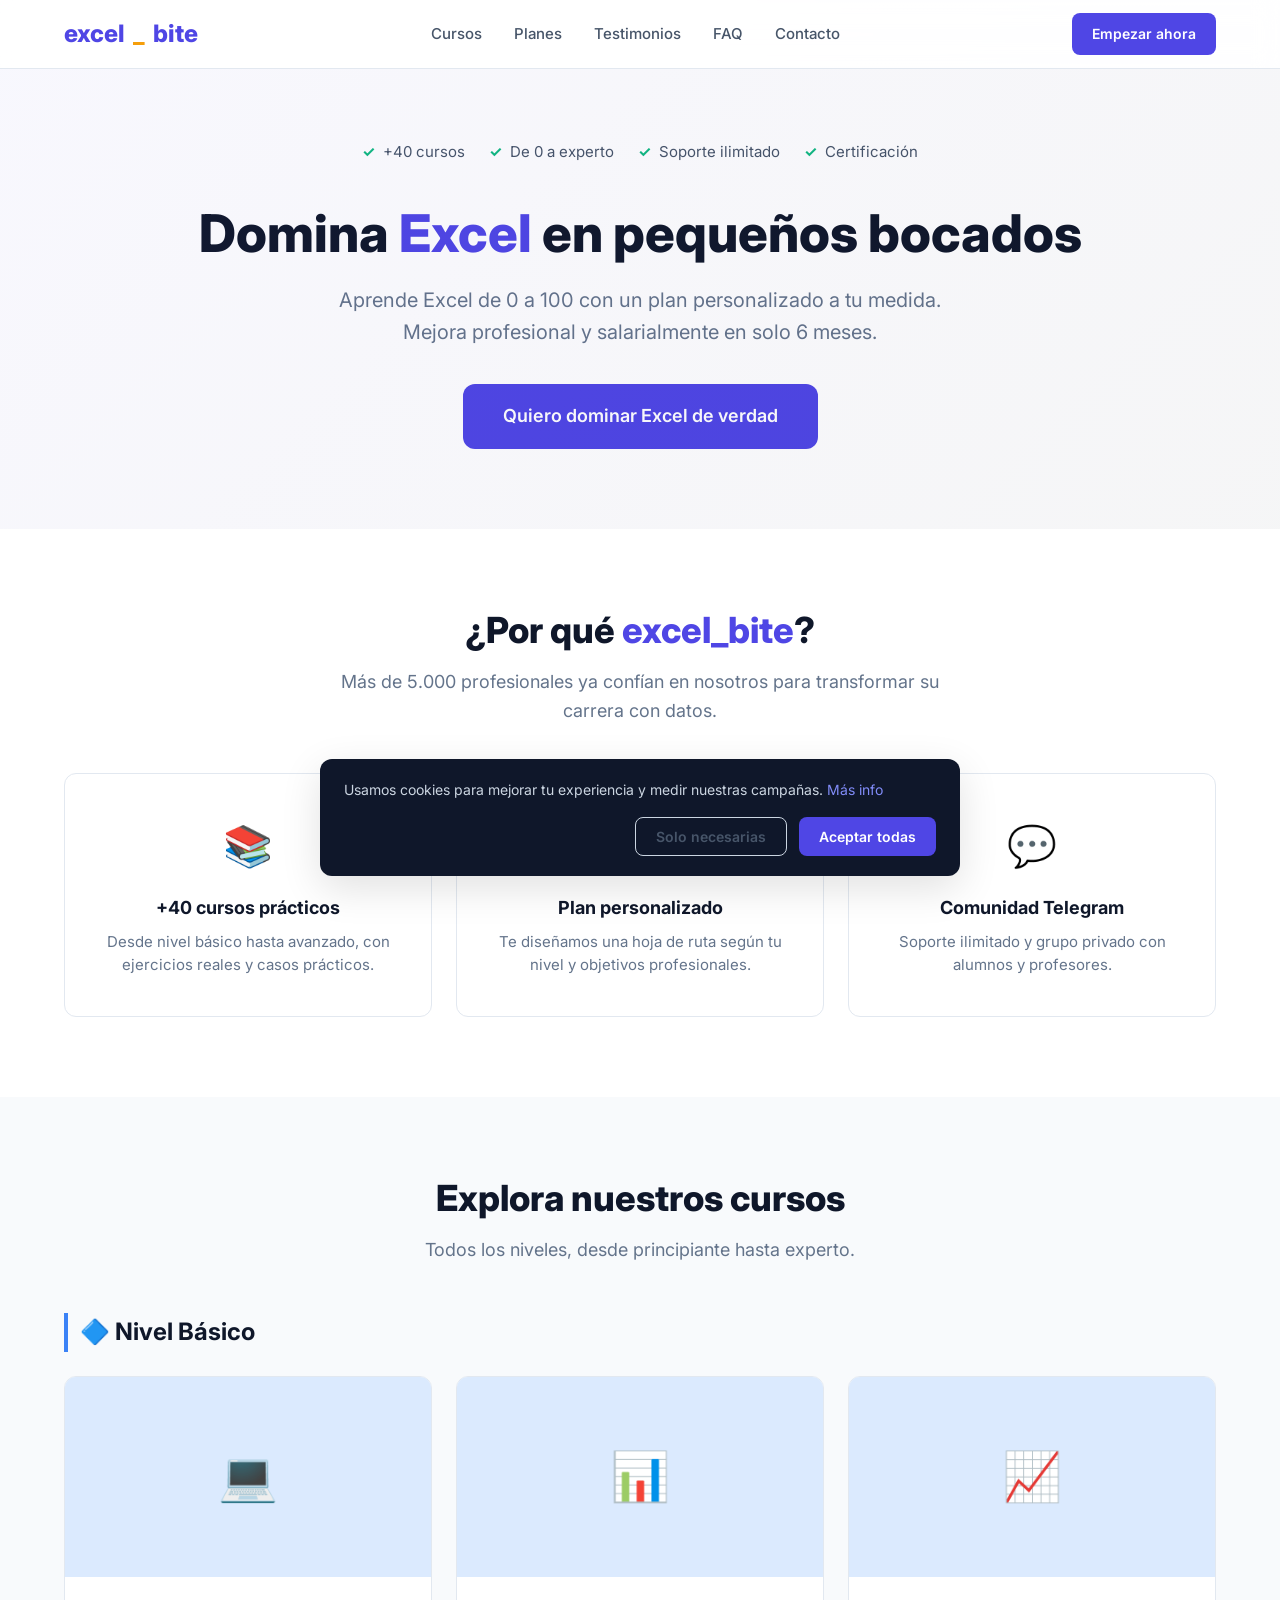
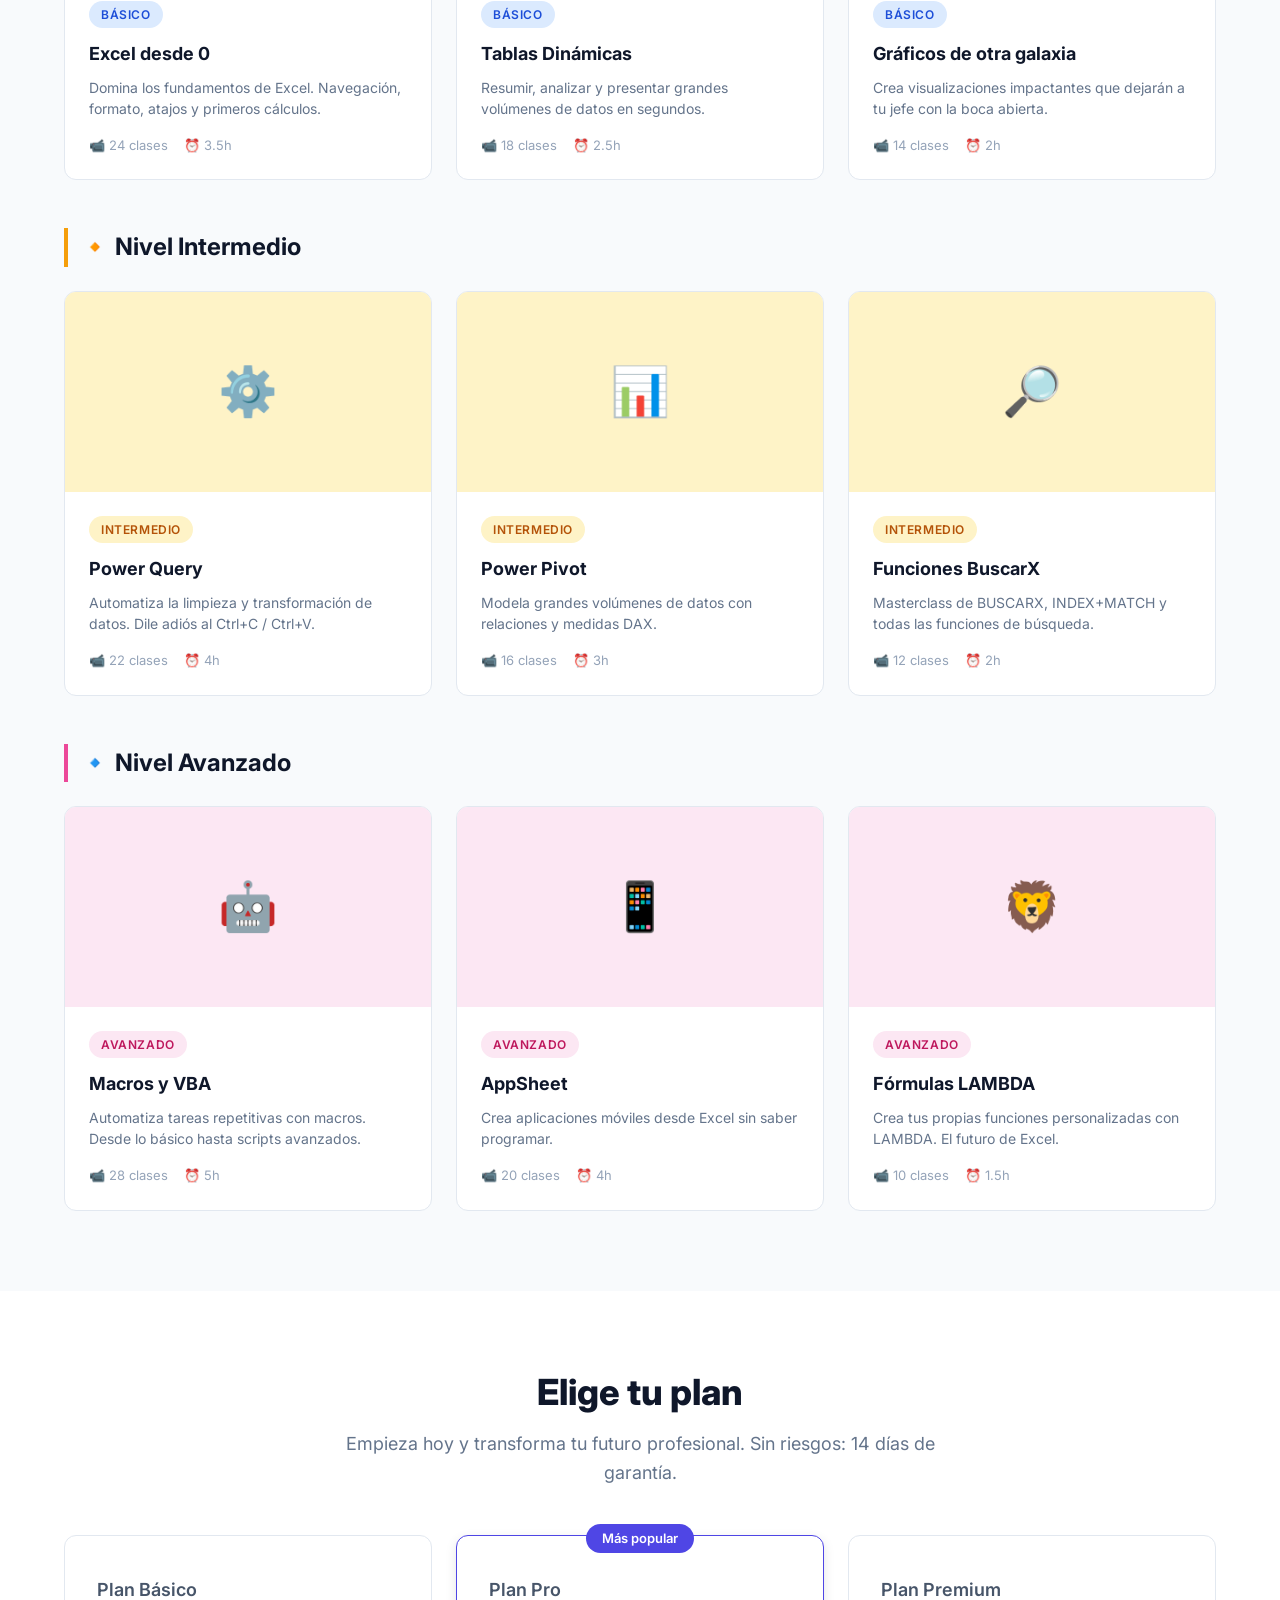
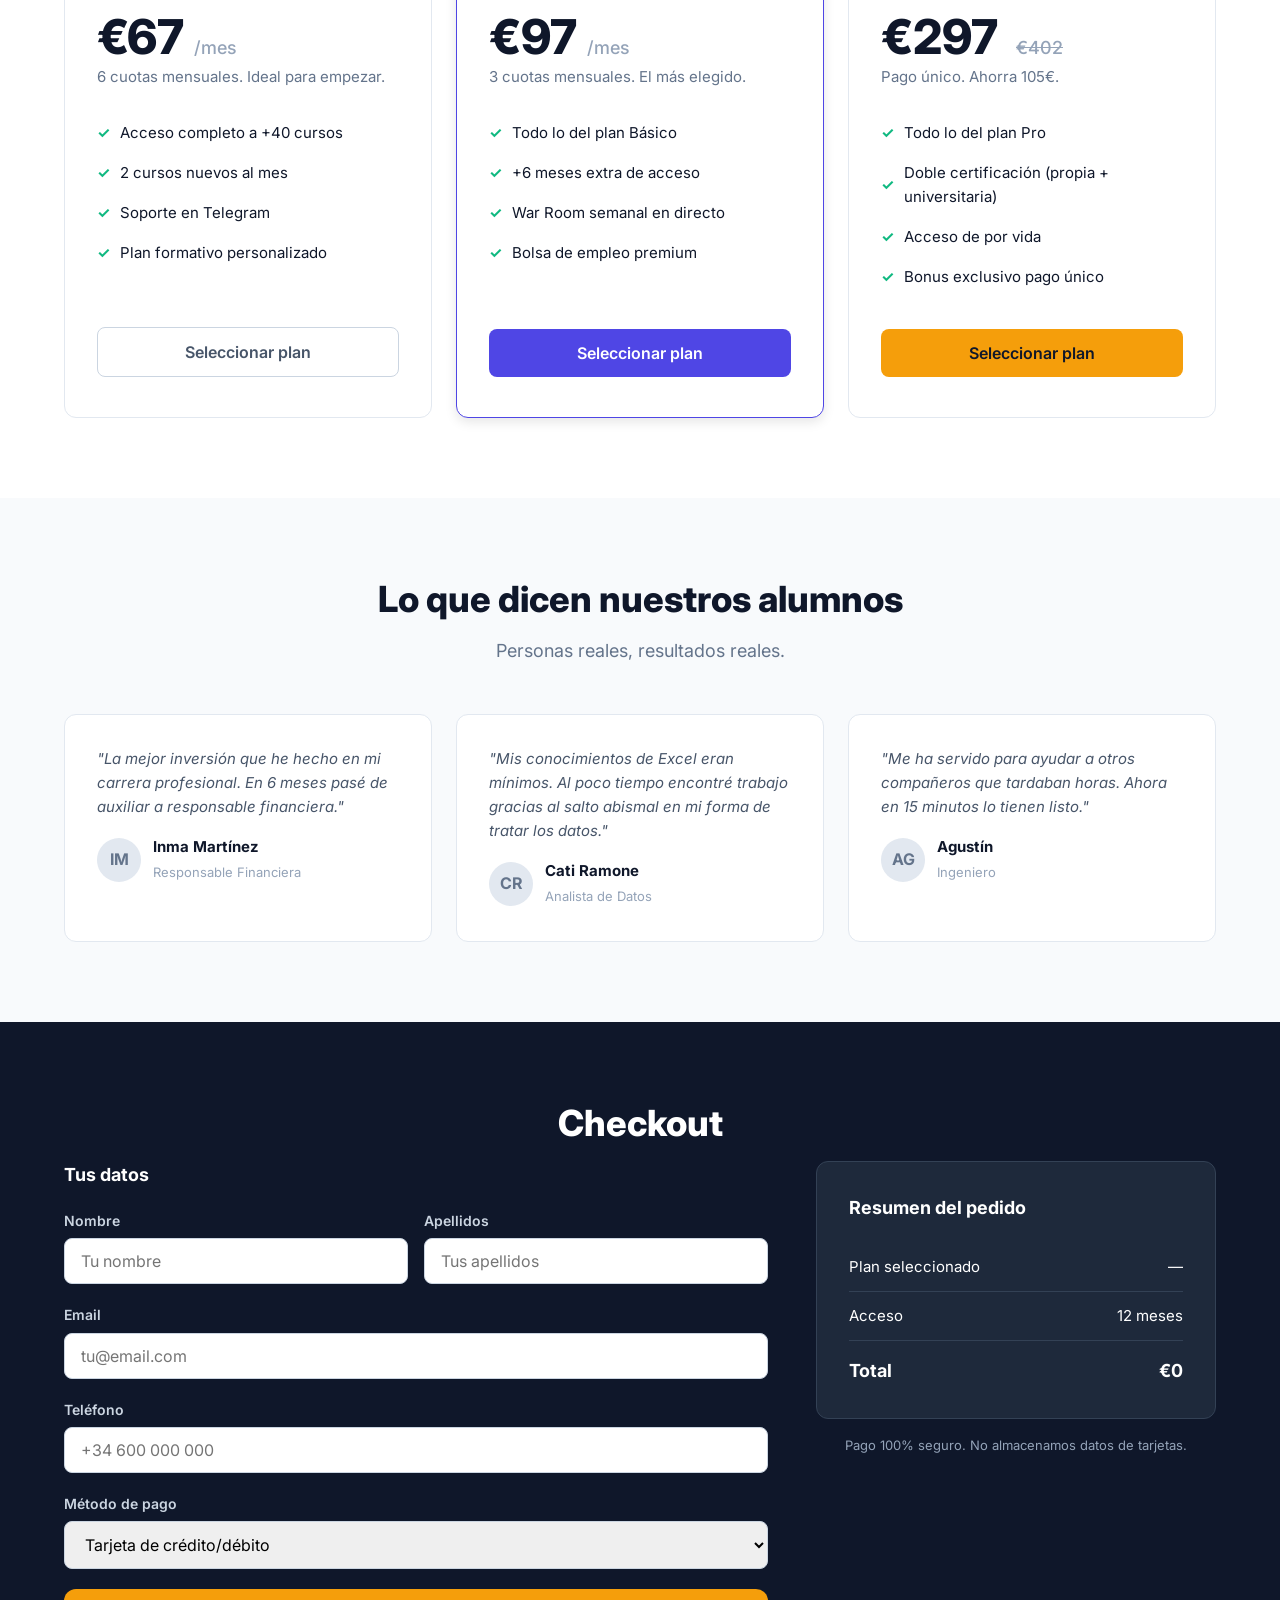
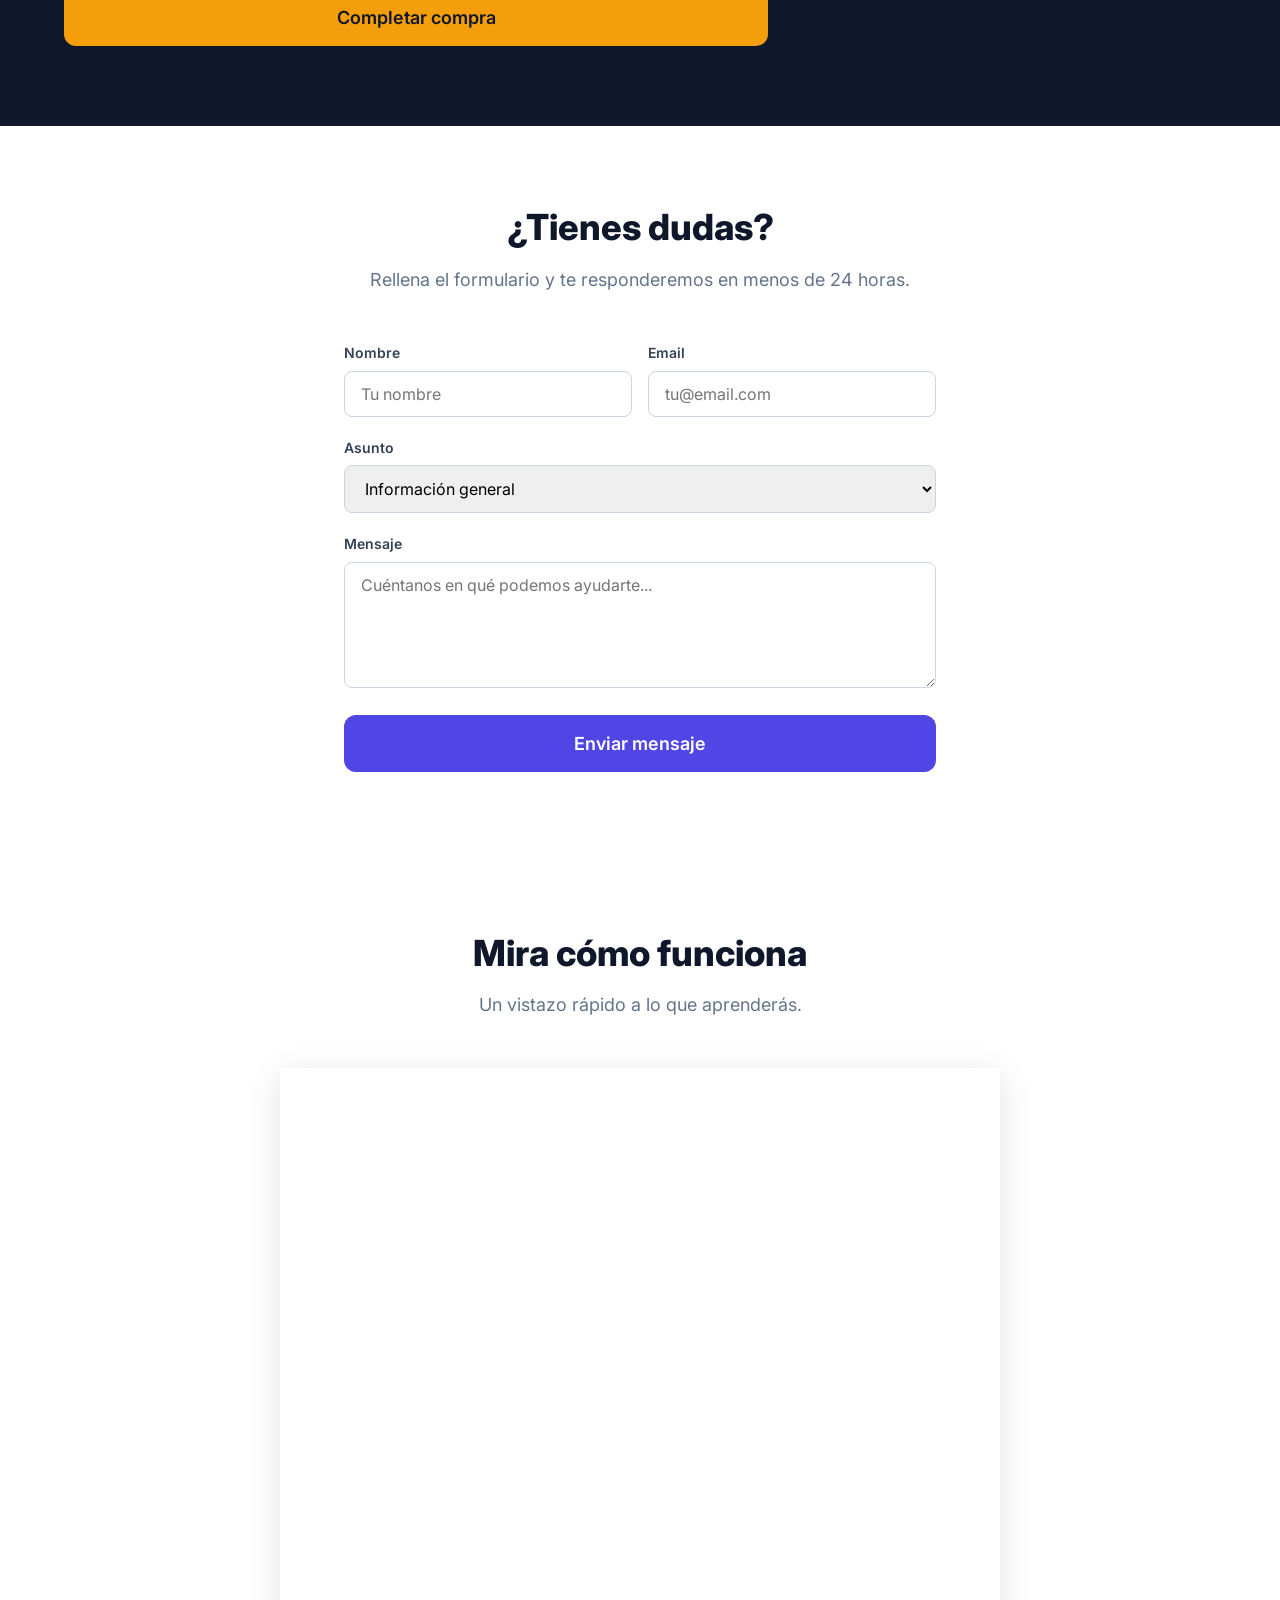
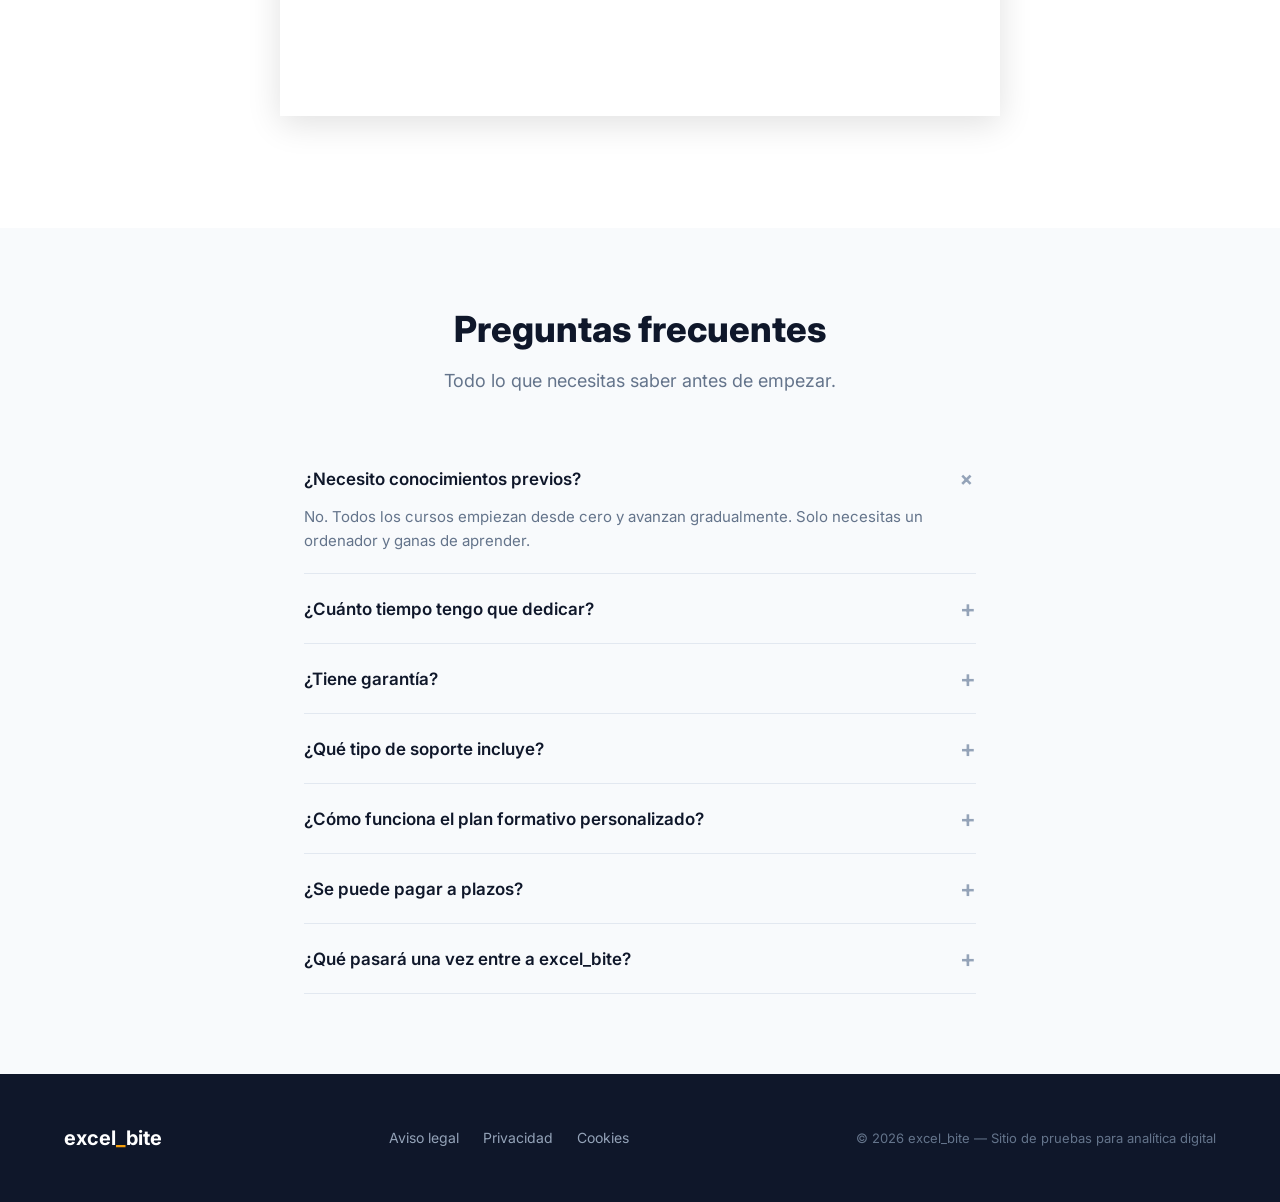
==== commit 240c9e08: "feat: add YouTube video section for GTM video tracking practice" ====
--- a/index.html
+++ b/index.html
@@ -370,6 +370,17 @@
     </div>
   </section>
 
+  <!-- ===== VIDEO ===== -->
+  <section class="section" id="video">
+    <div class="container text-center">
+      <h2 class="section-title">Mira cómo funciona</h2>
+      <p class="section-subtitle mx-auto">Un vistazo rápido a lo que aprenderás.</p>
+      <div class="video-wrapper" style="max-width:720px;margin:2rem auto;position:relative;padding-bottom:56.25%;height:0;overflow:hidden;border-radius:var(--radius-md);box-shadow:0 8px 32px rgba(0,0,0,.12);">
+        <iframe src="https://www.youtube.com/embed/kB2mM9MSEec" title="Excel en 60 segundos" style="position:absolute;top:0;left:0;width:100%;height:100%;border:0;" allow="accelerometer; autoplay; clipboard-write; encrypted-media; gyroscope; picture-in-picture" allowfullscreen></iframe>
+      </div>
+    </div>
+  </section>
+
   <!-- ===== FAQ ===== -->
   <section class="section section-gray" id="faq">
     <div class="container text-center">
@@ -439,22 +450,21 @@
         selectedPlan = btn.dataset.plan;
         document.getElementById('order-plan-name').textContent = planNames[selectedPlan];
         document.getElementById('order-total-price').textContent = '€' + planPrices[selectedPlan];
-        DL.selectPlan(selectedPlan);
         document.getElementById('checkout').scrollIntoView({ behavior: 'smooth' });
       });
     });
 
-    // Checkout form submit
+    // Checkout form submit — redirect to Stripe Payment Links
+    const stripeLinks = {
+      basico: 'https://buy.stripe.com/test_00w9AT2jGby69CRdF94gg00',
+      pro: 'https://buy.stripe.com/test_00w9AT2jGby69CRdF94gg00',
+      premium: 'https://buy.stripe.com/test_00w9AT2jGby69CRdF94gg00'
+    };
+
     document.getElementById('checkout-form').addEventListener('submit', function(e) {
       e.preventDefault();
-      if (!selectedPlan) { alert('Selecciona un plan primero.'); return; }
-      DL.pushFormSubmit('checkout');
-      DL.pushPurchase({ id: 'plan-' + selectedPlan, name: planNames[selectedPlan], price: planPrices[selectedPlan], currency: 'EUR' });
-      alert('¡Compra simulada! En un sitio real esto redirigiría a pasarela de pago.');
-      selectedPlan = null;
-      document.getElementById('order-plan-name').textContent = '—';
-      document.getElementById('order-total-price').textContent = '€0';
-      this.reset();
+      if (!selectedPlan) { alert('Seleccioná un plan primero.'); return; }
+      window.location.href = stripeLinks[selectedPlan];
     });
 
     // Contact form submit
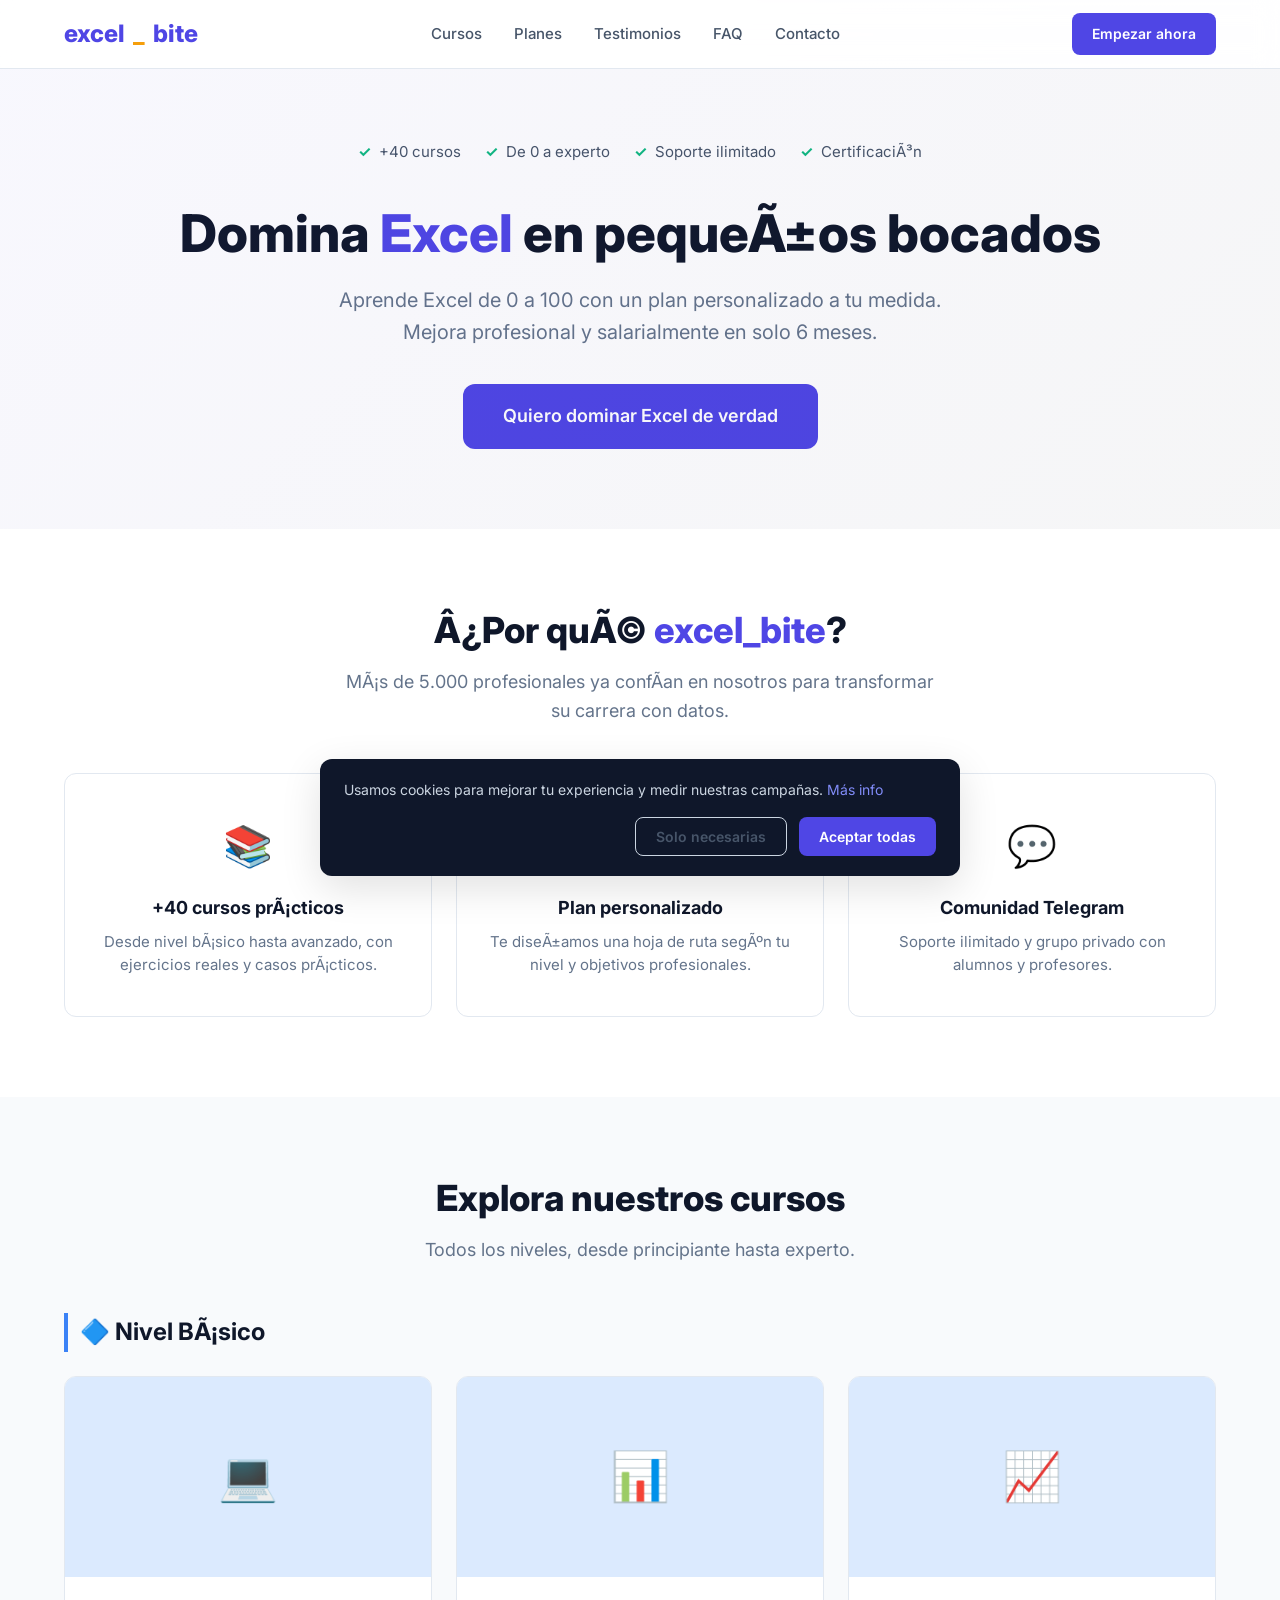
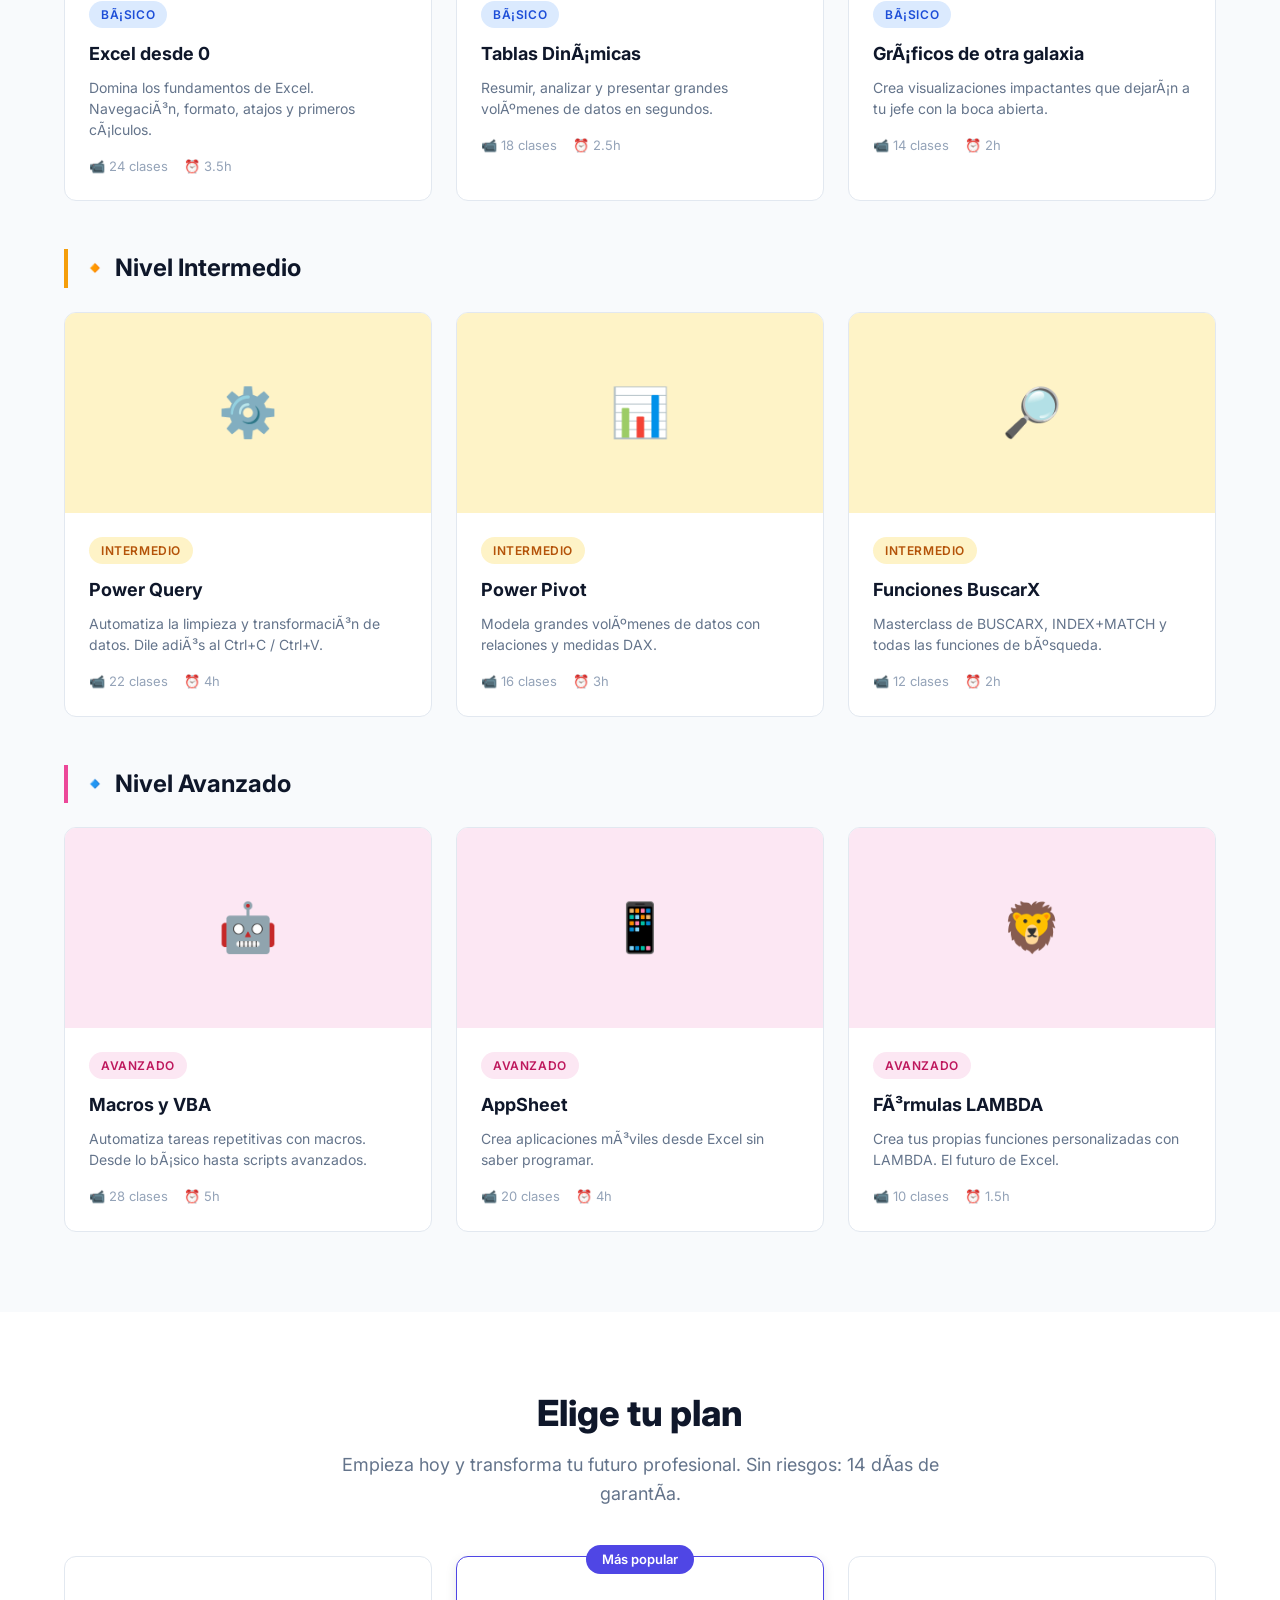
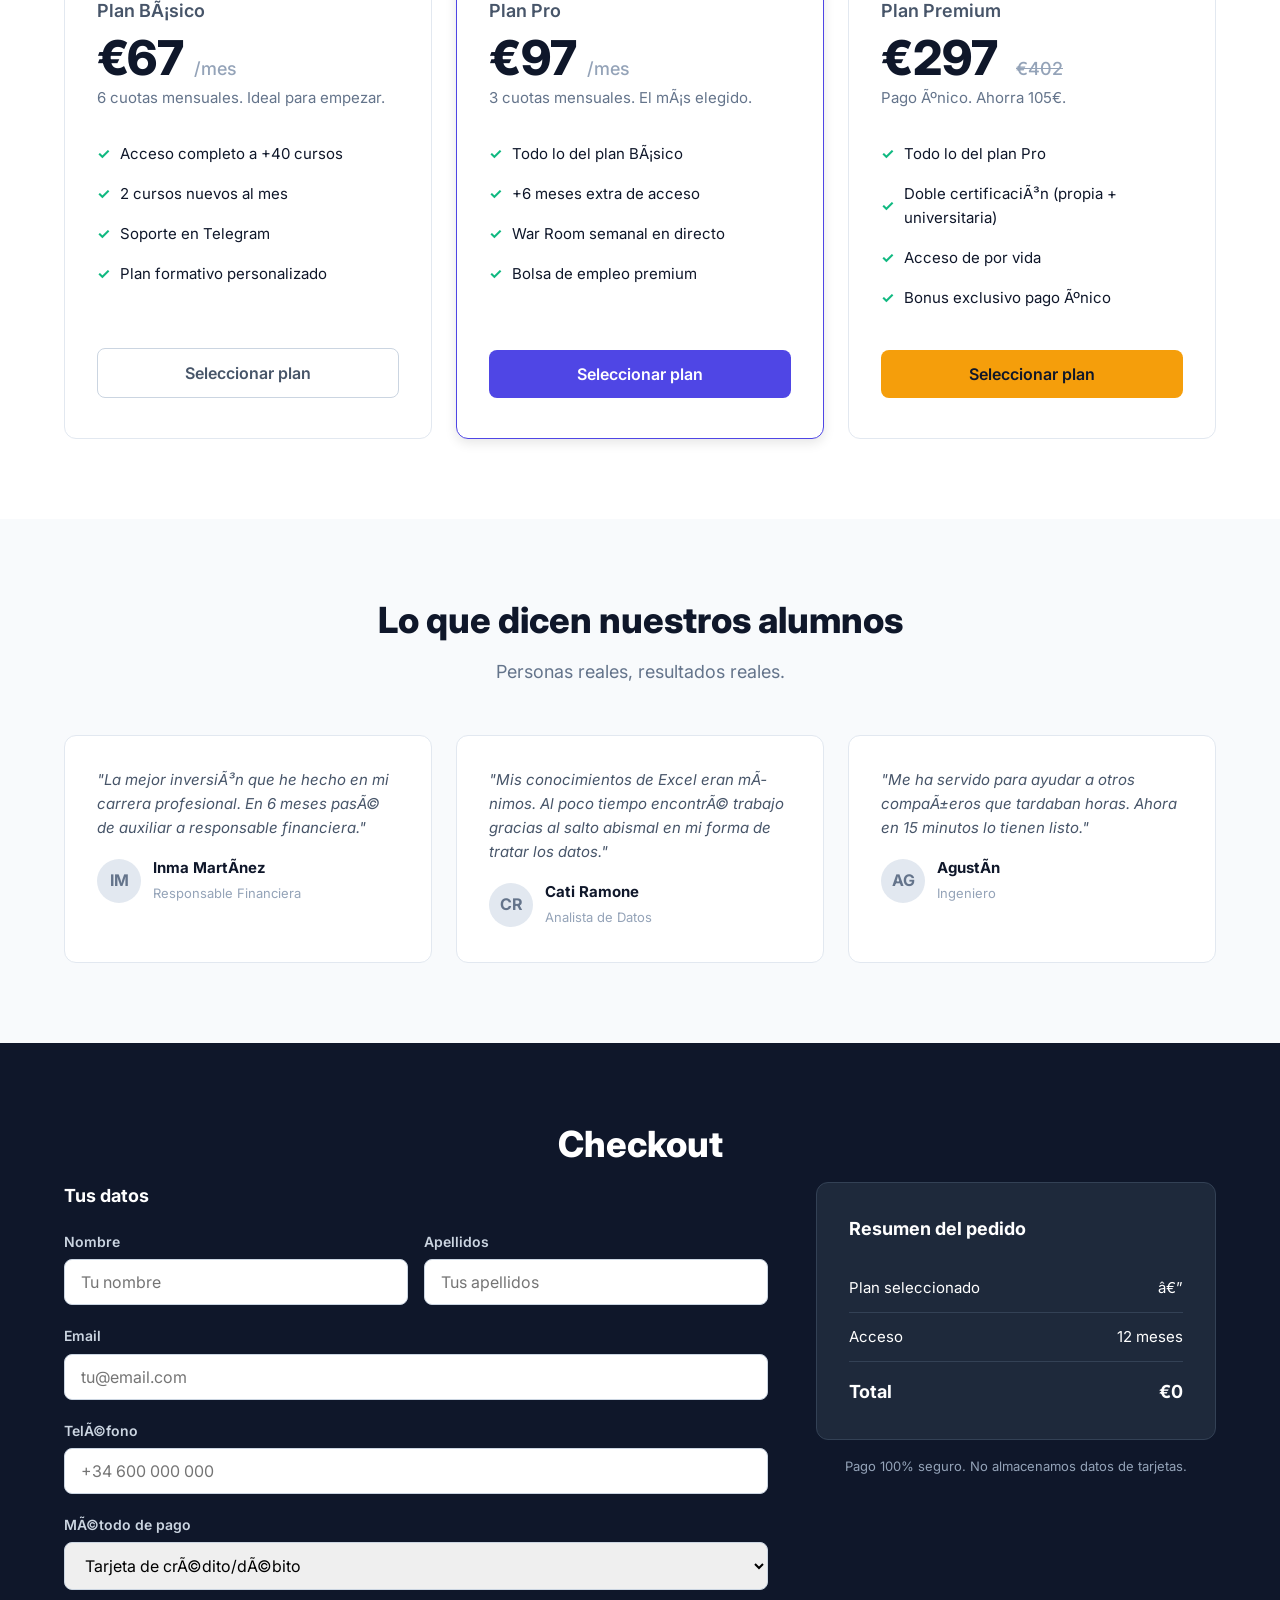
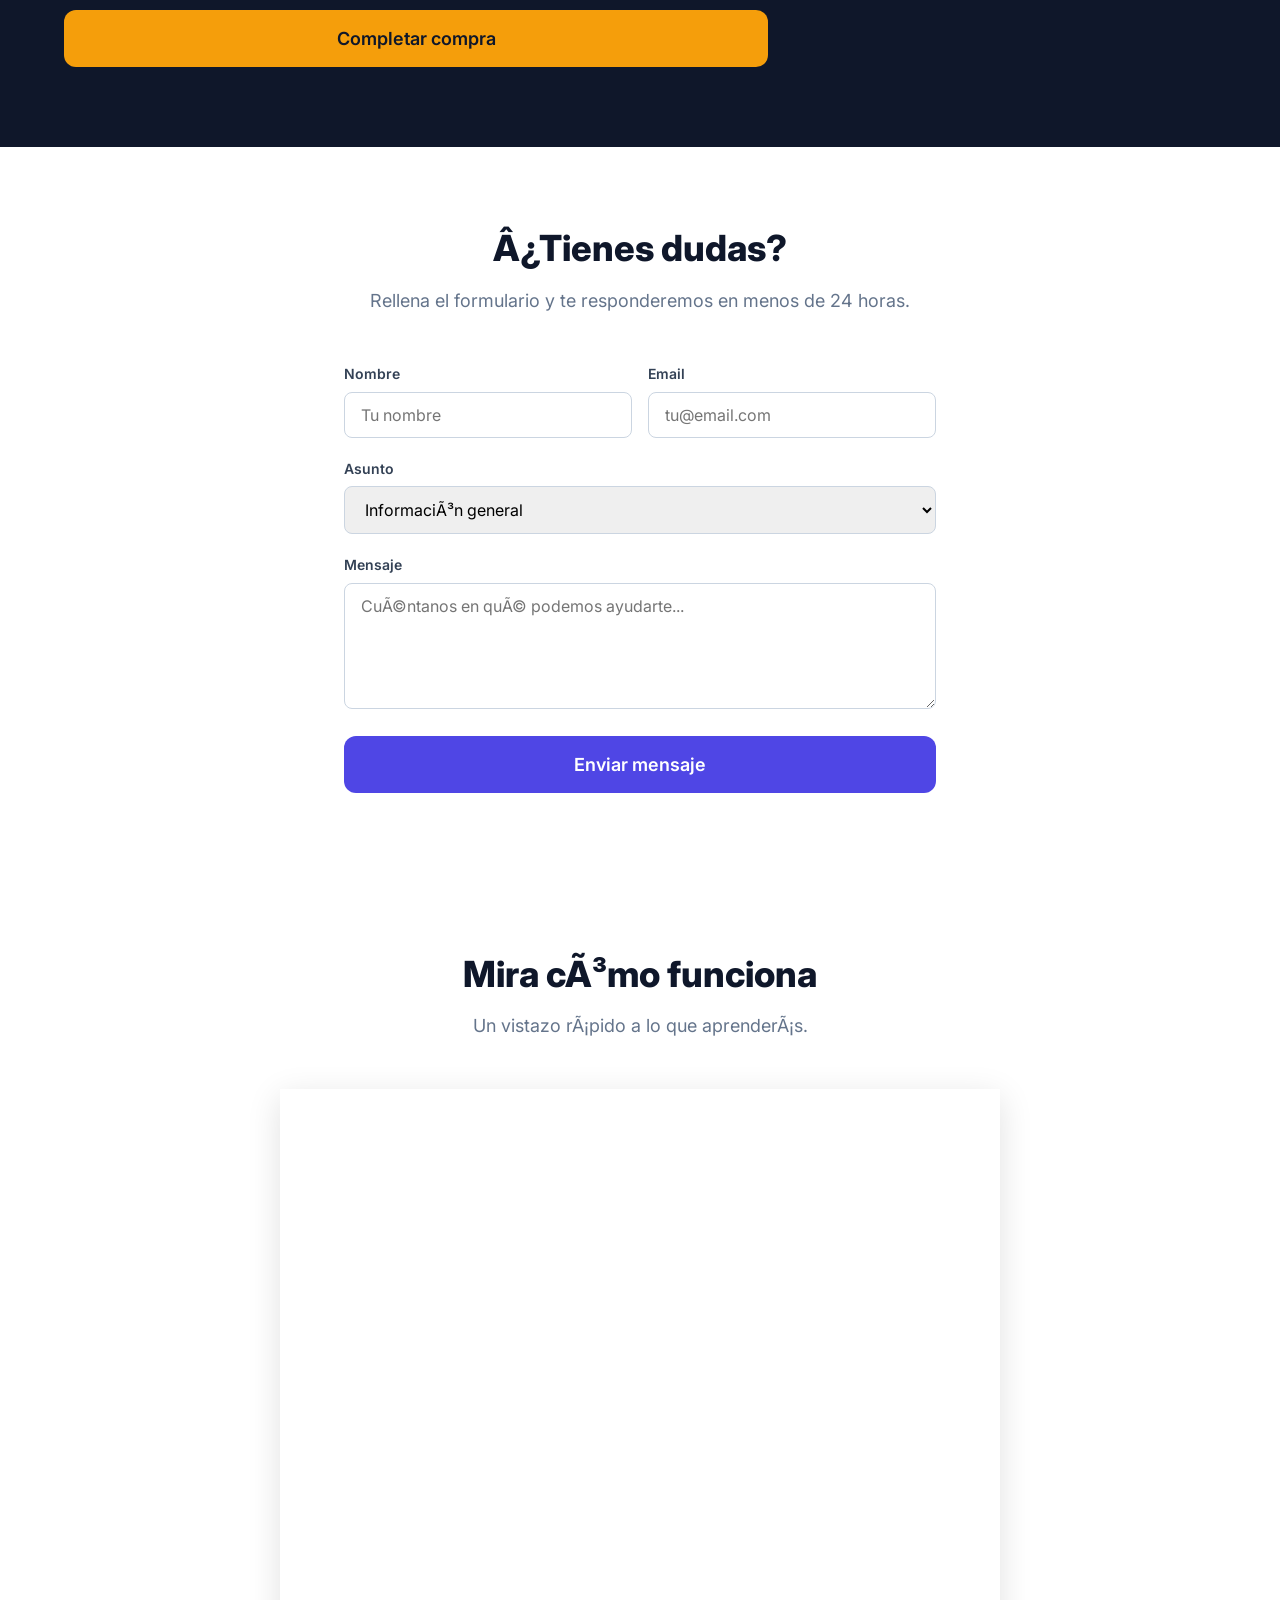
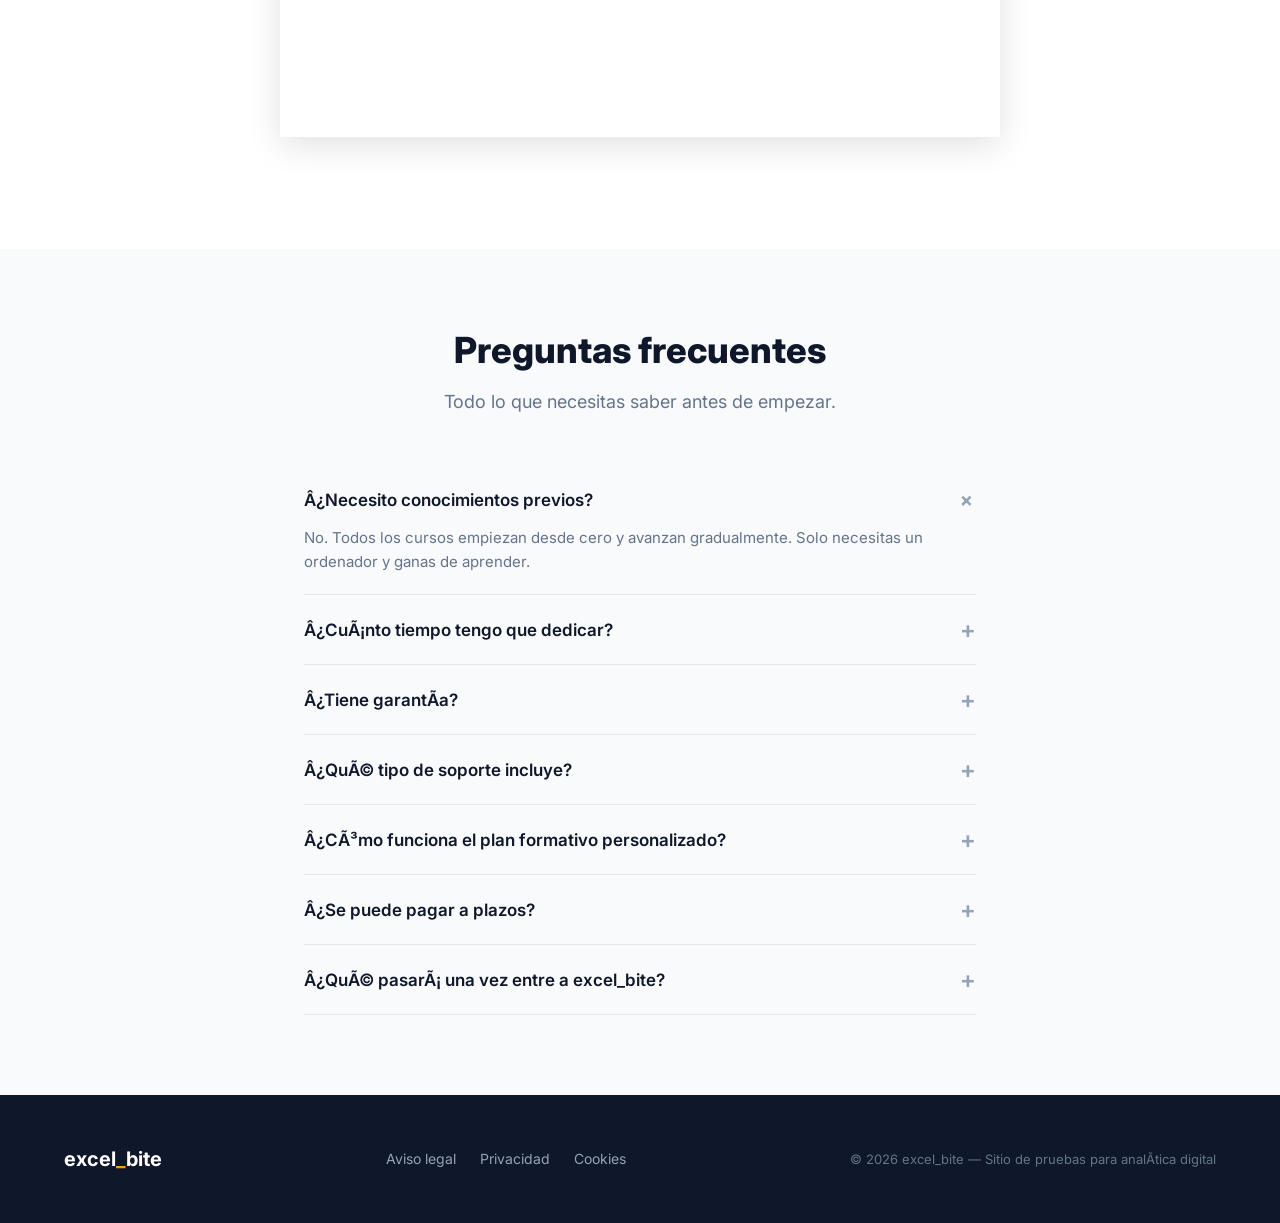
==== commit 05955644: "fix: replace broken YouTube video with valid Excel tutorial" ====
--- a/index.html
+++ b/index.html
@@ -1,9 +1,9 @@
-<!DOCTYPE html>
+﻿<!DOCTYPE html>
 <html lang="es">
 <head>
   <meta charset="UTF-8">
   <meta name="viewport" content="width=device-width, initial-scale=1.0">
-  <title>excel_bite — Domina Excel en pequeños bocados</title>
+  <title>excel_bite â€” Domina Excel en pequeÃ±os bocados</title>
   <link rel="preconnect" href="https://fonts.googleapis.com">
   <link rel="preconnect" href="https://fonts.gstatic.com" crossorigin>
   <link href="https://fonts.googleapis.com/css2?family=Inter:wght@400;500;600;700;800&display=swap" rel="stylesheet">
@@ -40,7 +40,7 @@
       </div>
       <div class="navbar-actions">
         <a href="#precios" class="btn btn-sm btn-primary">Empezar ahora</a>
-        <button class="nav-toggle" id="nav-toggle" aria-label="Menú">&#9776;</button>
+        <button class="nav-toggle" id="nav-toggle" aria-label="MenÃº">&#9776;</button>
       </div>
     </div>
   </nav>
@@ -53,9 +53,9 @@
         <span class="hero-badge"><span class="icon">&#10003;</span> +40 cursos</span>
         <span class="hero-badge"><span class="icon">&#10003;</span> De 0 a experto</span>
         <span class="hero-badge"><span class="icon">&#10003;</span> Soporte ilimitado</span>
-        <span class="hero-badge"><span class="icon">&#10003;</span> Certificación</span>
-      </div>
-      <h1>Domina <span>Excel</span> en pequeños bocados</h1>
+        <span class="hero-badge"><span class="icon">&#10003;</span> CertificaciÃ³n</span>
+      </div>
+      <h1>Domina <span>Excel</span> en pequeÃ±os bocados</h1>
       <p>Aprende Excel de 0 a 100 con un plan personalizado a tu medida. Mejora profesional y salarialmente en solo 6 meses.</p>
       <a href="#precios" class="btn btn-primary btn-lg" data-track="hero-cta" data-category="cta">Quiero dominar Excel de verdad</a>
     </div>
@@ -64,19 +64,19 @@
   <!-- ===== BENEFICIOS ===== -->
   <section class="section" id="beneficios">
     <div class="container text-center">
-      <h2 class="section-title">¿Por qué <span style="color:var(--c-primary)">excel_bite</span>?</h2>
-      <p class="section-subtitle mx-auto">Más de 5.000 profesionales ya confían en nosotros para transformar su carrera con datos.</p>
+      <h2 class="section-title">Â¿Por quÃ© <span style="color:var(--c-primary)">excel_bite</span>?</h2>
+      <p class="section-subtitle mx-auto">MÃ¡s de 5.000 profesionales ya confÃ­an en nosotros para transformar su carrera con datos.</p>
     </div>
     <div class="container features-grid">
       <div class="feature-card">
         <div class="feature-icon">&#128218;</div>
-        <h3>+40 cursos prácticos</h3>
-        <p>Desde nivel básico hasta avanzado, con ejercicios reales y casos prácticos.</p>
+        <h3>+40 cursos prÃ¡cticos</h3>
+        <p>Desde nivel bÃ¡sico hasta avanzado, con ejercicios reales y casos prÃ¡cticos.</p>
       </div>
       <div class="feature-card">
         <div class="feature-icon">&#128179;</div>
         <h3>Plan personalizado</h3>
-        <p>Te diseñamos una hoja de ruta según tu nivel y objetivos profesionales.</p>
+        <p>Te diseÃ±amos una hoja de ruta segÃºn tu nivel y objetivos profesionales.</p>
       </div>
       <div class="feature-card">
         <div class="feature-icon">&#128172;</div>
@@ -94,32 +94,32 @@
     </div>
 
     <div class="container">
-      <h3 class="level-title level-basico">&#128311; Nivel Básico</h3>
+      <h3 class="level-title level-basico">&#128311; Nivel BÃ¡sico</h3>
       <div class="courses-grid">
-        <div class="course-card" data-course="curso-excel-0" data-course-name="Excel desde 0" data-level="Básico">
+        <div class="course-card" data-course="curso-excel-0" data-course-name="Excel desde 0" data-level="BÃ¡sico">
           <div class="course-card-img" style="background:#DBEAFE">&#128187;</div>
           <div class="course-card-body">
-            <span class="course-card-tag tag-basico">Básico</span>
+            <span class="course-card-tag tag-basico">BÃ¡sico</span>
             <h4 class="course-card-title">Excel desde 0</h4>
-            <p class="course-card-desc">Domina los fundamentos de Excel. Navegación, formato, atajos y primeros cálculos.</p>
+            <p class="course-card-desc">Domina los fundamentos de Excel. NavegaciÃ³n, formato, atajos y primeros cÃ¡lculos.</p>
             <div class="course-card-meta"><span>&#128249; 24 clases</span><span>&#9200; 3.5h</span></div>
           </div>
         </div>
-        <div class="course-card" data-course="curso-tablas-dinamicas" data-course-name="Tablas Dinámicas" data-level="Básico">
+        <div class="course-card" data-course="curso-tablas-dinamicas" data-course-name="Tablas DinÃ¡micas" data-level="BÃ¡sico">
           <div class="course-card-img" style="background:#DBEAFE">&#128202;</div>
           <div class="course-card-body">
-            <span class="course-card-tag tag-basico">Básico</span>
-            <h4 class="course-card-title">Tablas Dinámicas</h4>
-            <p class="course-card-desc">Resumir, analizar y presentar grandes volúmenes de datos en segundos.</p>
+            <span class="course-card-tag tag-basico">BÃ¡sico</span>
+            <h4 class="course-card-title">Tablas DinÃ¡micas</h4>
+            <p class="course-card-desc">Resumir, analizar y presentar grandes volÃºmenes de datos en segundos.</p>
             <div class="course-card-meta"><span>&#128249; 18 clases</span><span>&#9200; 2.5h</span></div>
           </div>
         </div>
-        <div class="course-card" data-course="curso-graficos" data-course-name="Gráficos de otra galaxia" data-level="Básico">
+        <div class="course-card" data-course="curso-graficos" data-course-name="GrÃ¡ficos de otra galaxia" data-level="BÃ¡sico">
           <div class="course-card-img" style="background:#DBEAFE">&#128200;</div>
           <div class="course-card-body">
-            <span class="course-card-tag tag-basico">Básico</span>
-            <h4 class="course-card-title">Gráficos de otra galaxia</h4>
-            <p class="course-card-desc">Crea visualizaciones impactantes que dejarán a tu jefe con la boca abierta.</p>
+            <span class="course-card-tag tag-basico">BÃ¡sico</span>
+            <h4 class="course-card-title">GrÃ¡ficos de otra galaxia</h4>
+            <p class="course-card-desc">Crea visualizaciones impactantes que dejarÃ¡n a tu jefe con la boca abierta.</p>
             <div class="course-card-meta"><span>&#128249; 14 clases</span><span>&#9200; 2h</span></div>
           </div>
         </div>
@@ -132,7 +132,7 @@
           <div class="course-card-body">
             <span class="course-card-tag tag-intermedio">Intermedio</span>
             <h4 class="course-card-title">Power Query</h4>
-            <p class="course-card-desc">Automatiza la limpieza y transformación de datos. Dile adiós al Ctrl+C / Ctrl+V.</p>
+            <p class="course-card-desc">Automatiza la limpieza y transformaciÃ³n de datos. Dile adiÃ³s al Ctrl+C / Ctrl+V.</p>
             <div class="course-card-meta"><span>&#128249; 22 clases</span><span>&#9200; 4h</span></div>
           </div>
         </div>
@@ -141,7 +141,7 @@
           <div class="course-card-body">
             <span class="course-card-tag tag-intermedio">Intermedio</span>
             <h4 class="course-card-title">Power Pivot</h4>
-            <p class="course-card-desc">Modela grandes volúmenes de datos con relaciones y medidas DAX.</p>
+            <p class="course-card-desc">Modela grandes volÃºmenes de datos con relaciones y medidas DAX.</p>
             <div class="course-card-meta"><span>&#128249; 16 clases</span><span>&#9200; 3h</span></div>
           </div>
         </div>
@@ -150,7 +150,7 @@
           <div class="course-card-body">
             <span class="course-card-tag tag-intermedio">Intermedio</span>
             <h4 class="course-card-title">Funciones BuscarX</h4>
-            <p class="course-card-desc">Masterclass de BUSCARX, INDEX+MATCH y todas las funciones de búsqueda.</p>
+            <p class="course-card-desc">Masterclass de BUSCARX, INDEX+MATCH y todas las funciones de bÃºsqueda.</p>
             <div class="course-card-meta"><span>&#128249; 12 clases</span><span>&#9200; 2h</span></div>
           </div>
         </div>
@@ -163,7 +163,7 @@
           <div class="course-card-body">
             <span class="course-card-tag tag-avanzado">Avanzado</span>
             <h4 class="course-card-title">Macros y VBA</h4>
-            <p class="course-card-desc">Automatiza tareas repetitivas con macros. Desde lo básico hasta scripts avanzados.</p>
+            <p class="course-card-desc">Automatiza tareas repetitivas con macros. Desde lo bÃ¡sico hasta scripts avanzados.</p>
             <div class="course-card-meta"><span>&#128249; 28 clases</span><span>&#9200; 5h</span></div>
           </div>
         </div>
@@ -172,15 +172,15 @@
           <div class="course-card-body">
             <span class="course-card-tag tag-avanzado">Avanzado</span>
             <h4 class="course-card-title">AppSheet</h4>
-            <p class="course-card-desc">Crea aplicaciones móviles desde Excel sin saber programar.</p>
+            <p class="course-card-desc">Crea aplicaciones mÃ³viles desde Excel sin saber programar.</p>
             <div class="course-card-meta"><span>&#128249; 20 clases</span><span>&#9200; 4h</span></div>
           </div>
         </div>
-        <div class="course-card" data-course="curso-lambda" data-course-name="Fórmulas LAMBDA" data-level="Avanzado">
+        <div class="course-card" data-course="curso-lambda" data-course-name="FÃ³rmulas LAMBDA" data-level="Avanzado">
           <div class="course-card-img" style="background:#FCE7F3">&#129409;</div>
           <div class="course-card-body">
             <span class="course-card-tag tag-avanzado">Avanzado</span>
-            <h4 class="course-card-title">Fórmulas LAMBDA</h4>
+            <h4 class="course-card-title">FÃ³rmulas LAMBDA</h4>
             <p class="course-card-desc">Crea tus propias funciones personalizadas con LAMBDA. El futuro de Excel.</p>
             <div class="course-card-meta"><span>&#128249; 10 clases</span><span>&#9200; 1.5h</span></div>
           </div>
@@ -193,11 +193,11 @@
   <section class="section" id="precios">
     <div class="container text-center">
       <h2 class="section-title">Elige tu plan</h2>
-      <p class="section-subtitle mx-auto">Empieza hoy y transforma tu futuro profesional. Sin riesgos: 14 días de garantía.</p>
+      <p class="section-subtitle mx-auto">Empieza hoy y transforma tu futuro profesional. Sin riesgos: 14 dÃ­as de garantÃ­a.</p>
     </div>
     <div class="container plans-grid">
       <div class="plan-card">
-        <div class="plan-name">Plan Básico</div>
+        <div class="plan-name">Plan BÃ¡sico</div>
         <div class="plan-price">&euro;67 <span>/mes</span></div>
         <div class="plan-desc">6 cuotas mensuales. Ideal para empezar.</div>
         <ul class="plan-features">
@@ -211,9 +211,9 @@
       <div class="plan-card featured">
         <div class="plan-name">Plan Pro</div>
         <div class="plan-price">&euro;97 <span>/mes</span></div>
-        <div class="plan-desc">3 cuotas mensuales. El más elegido.</div>
+        <div class="plan-desc">3 cuotas mensuales. El mÃ¡s elegido.</div>
         <ul class="plan-features">
-          <li>Todo lo del plan Básico</li>
+          <li>Todo lo del plan BÃ¡sico</li>
           <li>+6 meses extra de acceso</li>
           <li>War Room semanal en directo</li>
           <li>Bolsa de empleo premium</li>
@@ -223,12 +223,12 @@
       <div class="plan-card">
         <div class="plan-name">Plan Premium</div>
         <div class="plan-price">&euro;297 <span class="plan-old-price">&euro;402</span></div>
-        <div class="plan-desc">Pago único. Ahorra 105&euro;.</div>
+        <div class="plan-desc">Pago Ãºnico. Ahorra 105&euro;.</div>
         <ul class="plan-features">
           <li>Todo lo del plan Pro</li>
-          <li>Doble certificación (propia + universitaria)</li>
+          <li>Doble certificaciÃ³n (propia + universitaria)</li>
           <li>Acceso de por vida</li>
-          <li>Bonus exclusivo pago único</li>
+          <li>Bonus exclusivo pago Ãºnico</li>
         </ul>
         <button class="btn btn-accent btn-block select-plan-btn" data-plan="premium" data-track="select-plan-premium">Seleccionar plan</button>
       </div>
@@ -243,24 +243,24 @@
     </div>
     <div class="container testimonials-grid">
       <div class="testimonial-card">
-        <p>"La mejor inversión que he hecho en mi carrera profesional. En 6 meses pasé de auxiliar a responsable financiera."</p>
+        <p>"La mejor inversiÃ³n que he hecho en mi carrera profesional. En 6 meses pasÃ© de auxiliar a responsable financiera."</p>
         <div class="testimonial-author">
           <div class="testimonial-author-avatar">IM</div>
-          <div><strong>Inma Martínez</strong><span>Responsable Financiera</span></div>
+          <div><strong>Inma MartÃ­nez</strong><span>Responsable Financiera</span></div>
         </div>
       </div>
       <div class="testimonial-card">
-        <p>"Mis conocimientos de Excel eran mínimos. Al poco tiempo encontré trabajo gracias al salto abismal en mi forma de tratar los datos."</p>
+        <p>"Mis conocimientos de Excel eran mÃ­nimos. Al poco tiempo encontrÃ© trabajo gracias al salto abismal en mi forma de tratar los datos."</p>
         <div class="testimonial-author">
           <div class="testimonial-author-avatar">CR</div>
           <div><strong>Cati Ramone</strong><span>Analista de Datos</span></div>
         </div>
       </div>
       <div class="testimonial-card">
-        <p>"Me ha servido para ayudar a otros compañeros que tardaban horas. Ahora en 15 minutos lo tienen listo."</p>
+        <p>"Me ha servido para ayudar a otros compaÃ±eros que tardaban horas. Ahora en 15 minutos lo tienen listo."</p>
         <div class="testimonial-author">
           <div class="testimonial-author-avatar">AG</div>
-          <div><strong>Agustín</strong><span>Ingeniero</span></div>
+          <div><strong>AgustÃ­n</strong><span>Ingeniero</span></div>
         </div>
       </div>
     </div>
@@ -289,13 +289,13 @@
               <input type="email" id="email-checkout" class="form-input" placeholder="tu@email.com" required>
             </div>
             <div class="form-group">
-              <label for="telefono">Teléfono</label>
+              <label for="telefono">TelÃ©fono</label>
               <input type="tel" id="telefono" class="form-input" placeholder="+34 600 000 000">
             </div>
             <div class="form-group">
-              <label for="metodo-pago">Método de pago</label>
+              <label for="metodo-pago">MÃ©todo de pago</label>
               <select id="metodo-pago" class="form-input">
-                <option>Tarjeta de crédito/débito</option>
+                <option>Tarjeta de crÃ©dito/dÃ©bito</option>
                 <option>PayPal</option>
                 <option>Transferencia bancaria</option>
               </select>
@@ -310,7 +310,7 @@
             <h3>Resumen del pedido</h3>
             <div class="order-item">
               <span>Plan seleccionado</span>
-              <span id="order-plan-name">—</span>
+              <span id="order-plan-name">â€”</span>
             </div>
             <div class="order-item">
               <span>Acceso</span>
@@ -332,7 +332,7 @@
   <!-- ===== CONTACTO ===== -->
   <section class="section" id="contacto">
     <div class="container text-center">
-      <h2 class="section-title">¿Tienes dudas?</h2>
+      <h2 class="section-title">Â¿Tienes dudas?</h2>
       <p class="section-subtitle mx-auto">Rellena el formulario y te responderemos en menos de 24 horas.</p>
     </div>
     <div class="container" style="max-width:640px">
@@ -350,15 +350,15 @@
         <div class="form-group">
           <label for="asunto">Asunto</label>
           <select id="asunto" class="form-input">
-            <option>Información general</option>
+            <option>InformaciÃ³n general</option>
             <option>Duda sobre cursos</option>
-            <option>Facturación</option>
+            <option>FacturaciÃ³n</option>
             <option>Otros</option>
           </select>
         </div>
         <div class="form-group">
           <label for="mensaje">Mensaje</label>
-          <textarea id="mensaje" class="form-input" rows="5" placeholder="Cuéntanos en qué podemos ayudarte..." required></textarea>
+          <textarea id="mensaje" class="form-input" rows="5" placeholder="CuÃ©ntanos en quÃ© podemos ayudarte..." required></textarea>
         </div>
         <button type="submit" class="btn btn-primary btn-lg btn-block" data-track="enviar-contacto" data-category="form">
           Enviar mensaje
@@ -373,10 +373,10 @@
   <!-- ===== VIDEO ===== -->
   <section class="section" id="video">
     <div class="container text-center">
-      <h2 class="section-title">Mira cómo funciona</h2>
-      <p class="section-subtitle mx-auto">Un vistazo rápido a lo que aprenderás.</p>
+      <h2 class="section-title">Mira cÃ³mo funciona</h2>
+      <p class="section-subtitle mx-auto">Un vistazo rÃ¡pido a lo que aprenderÃ¡s.</p>
       <div class="video-wrapper" style="max-width:720px;margin:2rem auto;position:relative;padding-bottom:56.25%;height:0;overflow:hidden;border-radius:var(--radius-md);box-shadow:0 8px 32px rgba(0,0,0,.12);">
-        <iframe src="https://www.youtube.com/embed/kB2mM9MSEec" title="Excel en 60 segundos" style="position:absolute;top:0;left:0;width:100%;height:100%;border:0;" allow="accelerometer; autoplay; clipboard-write; encrypted-media; gyroscope; picture-in-picture" allowfullscreen></iframe>
+        <iframe src="https://www.youtube.com/embed/UlUfM7VozLc" title="Excel Tutorial" style="position:absolute;top:0;left:0;width:100%;height:100%;border:0;" allow="accelerometer; autoplay; clipboard-write; encrypted-media; gyroscope; picture-in-picture" allowfullscreen></iframe>
       </div>
     </div>
   </section>
@@ -389,32 +389,32 @@
     </div>
     <div class="container faq-list">
       <div class="faq-item open">
-        <button class="faq-question">¿Necesito conocimientos previos?</button>
+        <button class="faq-question">Â¿Necesito conocimientos previos?</button>
         <div class="faq-answer">No. Todos los cursos empiezan desde cero y avanzan gradualmente. Solo necesitas un ordenador y ganas de aprender.</div>
       </div>
       <div class="faq-item">
-        <button class="faq-question">¿Cuánto tiempo tengo que dedicar?</button>
-        <div class="faq-answer">Con 45 minutos a la semana es suficiente para notar avances. Tú marcas tu propio ritmo.</div>
-      </div>
-      <div class="faq-item">
-        <button class="faq-question">¿Tiene garantía?</button>
-        <div class="faq-answer">Sí, tienes 14 días para probar la escuela. Si no es lo que esperabas, te devolvemos el 100% sin preguntas.</div>
-      </div>
-      <div class="faq-item">
-        <button class="faq-question">¿Qué tipo de soporte incluye?</button>
-        <div class="faq-answer">Soporte personalizado e ilimitado vía Telegram. Además de sesiones en directo semanales (War Room).</div>
-      </div>
-      <div class="faq-item">
-        <button class="faq-question">¿Cómo funciona el plan formativo personalizado?</button>
-        <div class="faq-answer">Al apuntarte te haremos una prueba de nivel y un formulario para conocer tus objetivos. Te diseñaremos una hoja de ruta a medida.</div>
-      </div>
-      <div class="faq-item">
-        <button class="faq-question">¿Se puede pagar a plazos?</button>
-        <div class="faq-answer">Sí. El plan Básico son 6 cuotas de 67€, el Pro 3 cuotas de 97€, y el Premium es un pago único de 297€ con ahorro de 105€.</div>
-      </div>
-      <div class="faq-item">
-        <button class="faq-question">¿Qué pasará una vez entre a excel_bite?</button>
-        <div class="faq-answer">Te envío el acceso manualmente y te mando una prueba de nivel. Después te propongo tu hoja de ruta personalizada.</div>
+        <button class="faq-question">Â¿CuÃ¡nto tiempo tengo que dedicar?</button>
+        <div class="faq-answer">Con 45 minutos a la semana es suficiente para notar avances. TÃº marcas tu propio ritmo.</div>
+      </div>
+      <div class="faq-item">
+        <button class="faq-question">Â¿Tiene garantÃ­a?</button>
+        <div class="faq-answer">SÃ­, tienes 14 dÃ­as para probar la escuela. Si no es lo que esperabas, te devolvemos el 100% sin preguntas.</div>
+      </div>
+      <div class="faq-item">
+        <button class="faq-question">Â¿QuÃ© tipo de soporte incluye?</button>
+        <div class="faq-answer">Soporte personalizado e ilimitado vÃ­a Telegram. AdemÃ¡s de sesiones en directo semanales (War Room).</div>
+      </div>
+      <div class="faq-item">
+        <button class="faq-question">Â¿CÃ³mo funciona el plan formativo personalizado?</button>
+        <div class="faq-answer">Al apuntarte te haremos una prueba de nivel y un formulario para conocer tus objetivos. Te diseÃ±aremos una hoja de ruta a medida.</div>
+      </div>
+      <div class="faq-item">
+        <button class="faq-question">Â¿Se puede pagar a plazos?</button>
+        <div class="faq-answer">SÃ­. El plan BÃ¡sico son 6 cuotas de 67â‚¬, el Pro 3 cuotas de 97â‚¬, y el Premium es un pago Ãºnico de 297â‚¬ con ahorro de 105â‚¬.</div>
+      </div>
+      <div class="faq-item">
+        <button class="faq-question">Â¿QuÃ© pasarÃ¡ una vez entre a excel_bite?</button>
+        <div class="faq-answer">Te envÃ­o el acceso manualmente y te mando una prueba de nivel. DespuÃ©s te propongo tu hoja de ruta personalizada.</div>
       </div>
     </div>
   </section>
@@ -428,7 +428,7 @@
         <a href="#">Privacidad</a>
         <a href="#">Cookies</a>
       </div>
-      <div style="font-size:.8125rem;color:var(--c-gray-500)">&copy; 2026 excel_bite &mdash; Sitio de pruebas para analítica digital</div>
+      <div style="font-size:.8125rem;color:var(--c-gray-500)">&copy; 2026 excel_bite &mdash; Sitio de pruebas para analÃ­tica digital</div>
     </div>
   </footer>
 
@@ -442,19 +442,19 @@
 
     // Checkout logic
     let selectedPlan = null;
-    const planNames = { basico: 'Plan Básico', pro: 'Plan Pro', premium: 'Plan Premium' };
+    const planNames = { basico: 'Plan BÃ¡sico', pro: 'Plan Pro', premium: 'Plan Premium' };
     const planPrices = { basico: 67, pro: 97, premium: 297 };
 
     document.querySelectorAll('.select-plan-btn').forEach(btn => {
       btn.addEventListener('click', () => {
         selectedPlan = btn.dataset.plan;
         document.getElementById('order-plan-name').textContent = planNames[selectedPlan];
-        document.getElementById('order-total-price').textContent = '€' + planPrices[selectedPlan];
+        document.getElementById('order-total-price').textContent = 'â‚¬' + planPrices[selectedPlan];
         document.getElementById('checkout').scrollIntoView({ behavior: 'smooth' });
       });
     });
 
-    // Checkout form submit — redirect to Stripe Payment Links
+    // Checkout form submit â€” redirect to Stripe Payment Links
     const stripeLinks = {
       basico: 'https://buy.stripe.com/test_00w9AT2jGby69CRdF94gg00',
       pro: 'https://buy.stripe.com/test_00w9AT2jGby69CRdF94gg00',
@@ -463,7 +463,7 @@
 
     document.getElementById('checkout-form').addEventListener('submit', function(e) {
       e.preventDefault();
-      if (!selectedPlan) { alert('Seleccioná un plan primero.'); return; }
+      if (!selectedPlan) { alert('SeleccionÃ¡ un plan primero.'); return; }
       window.location.href = stripeLinks[selectedPlan];
     });
 
@@ -487,3 +487,5 @@
   </script>
 </body>
 </html>
+
+
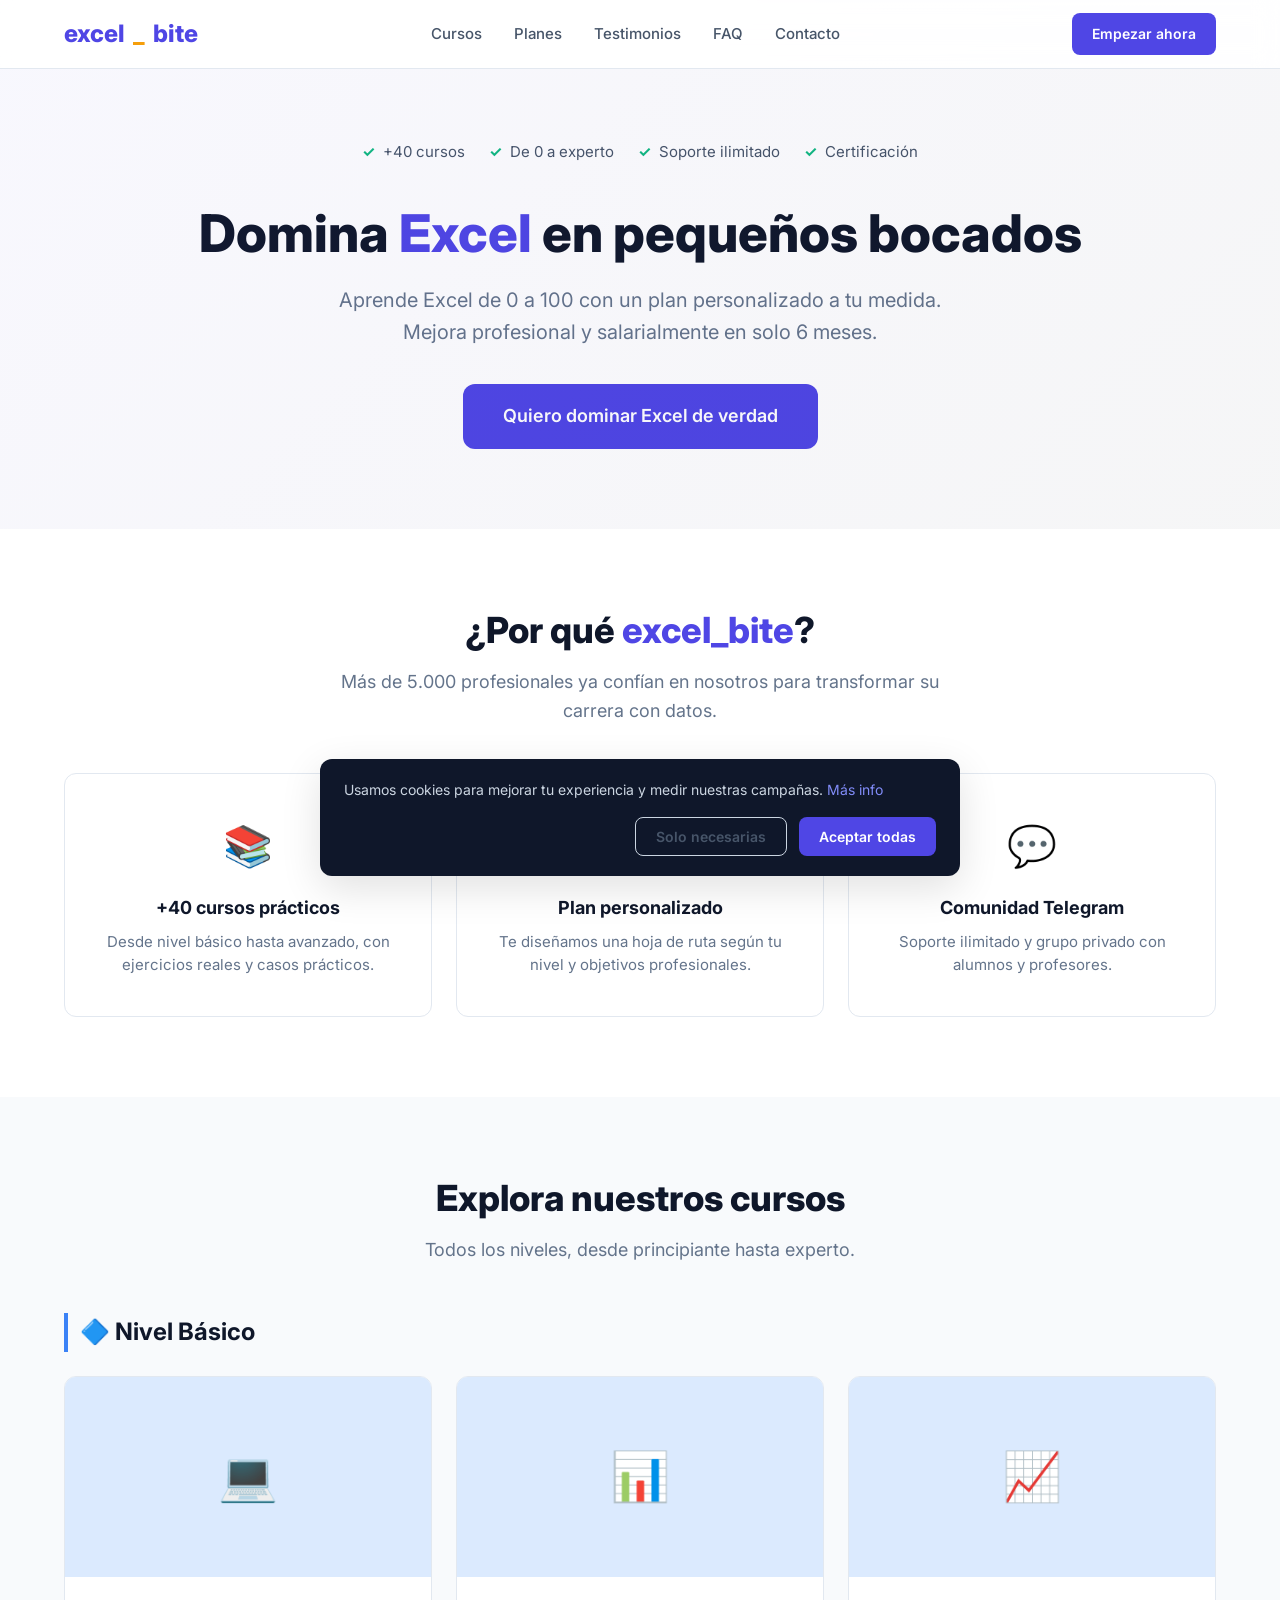
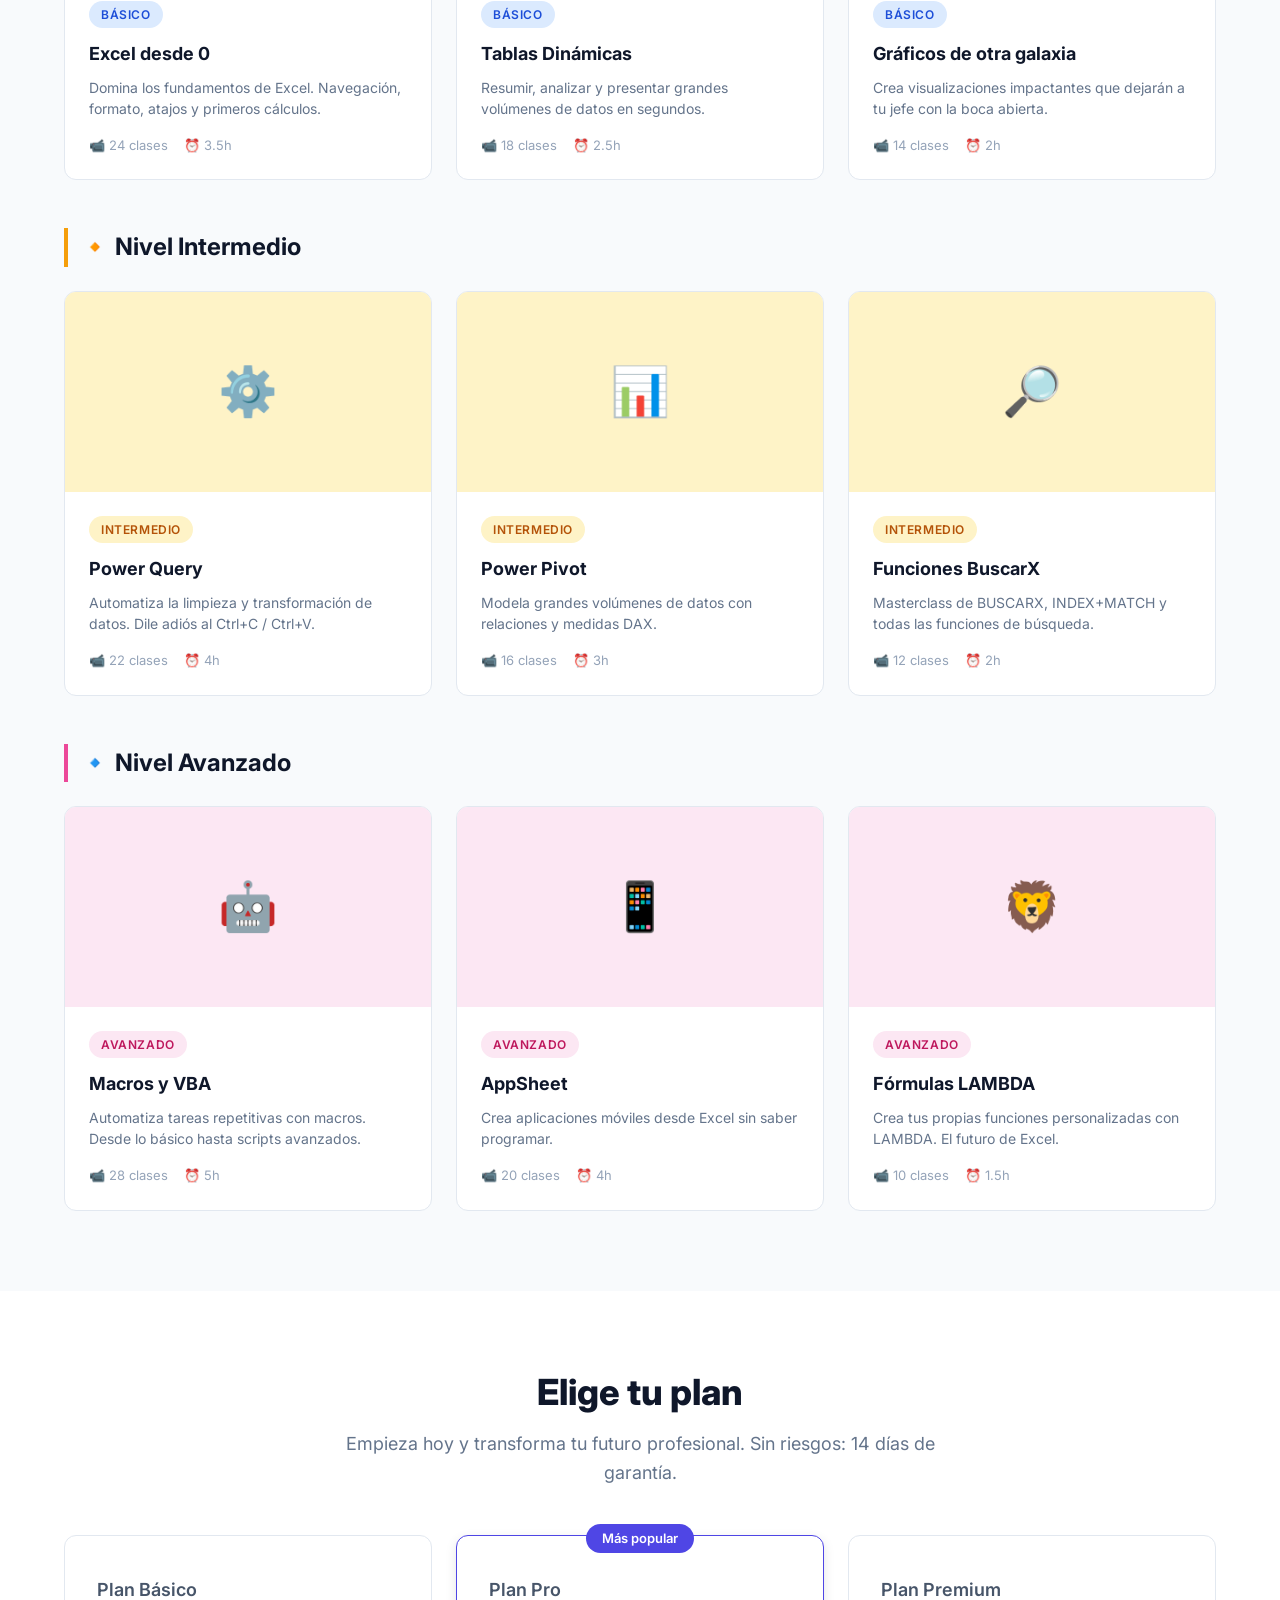
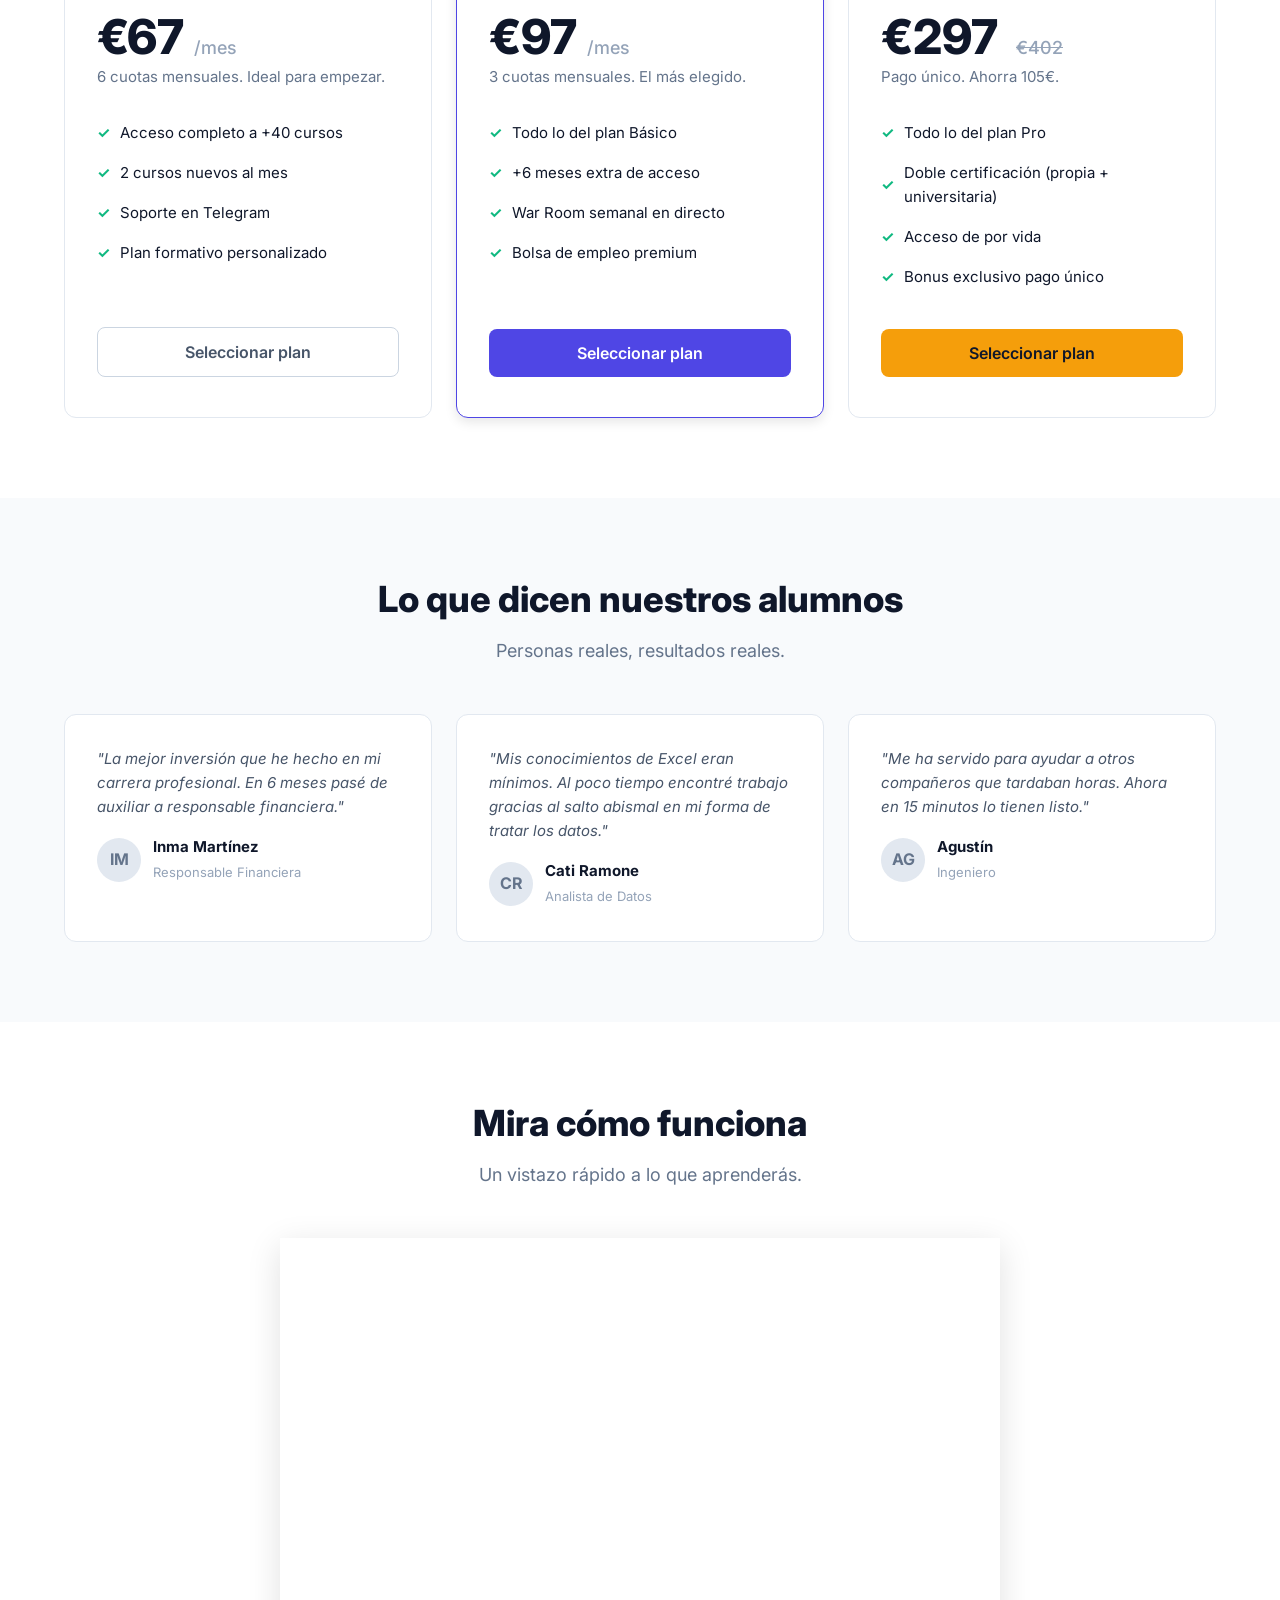
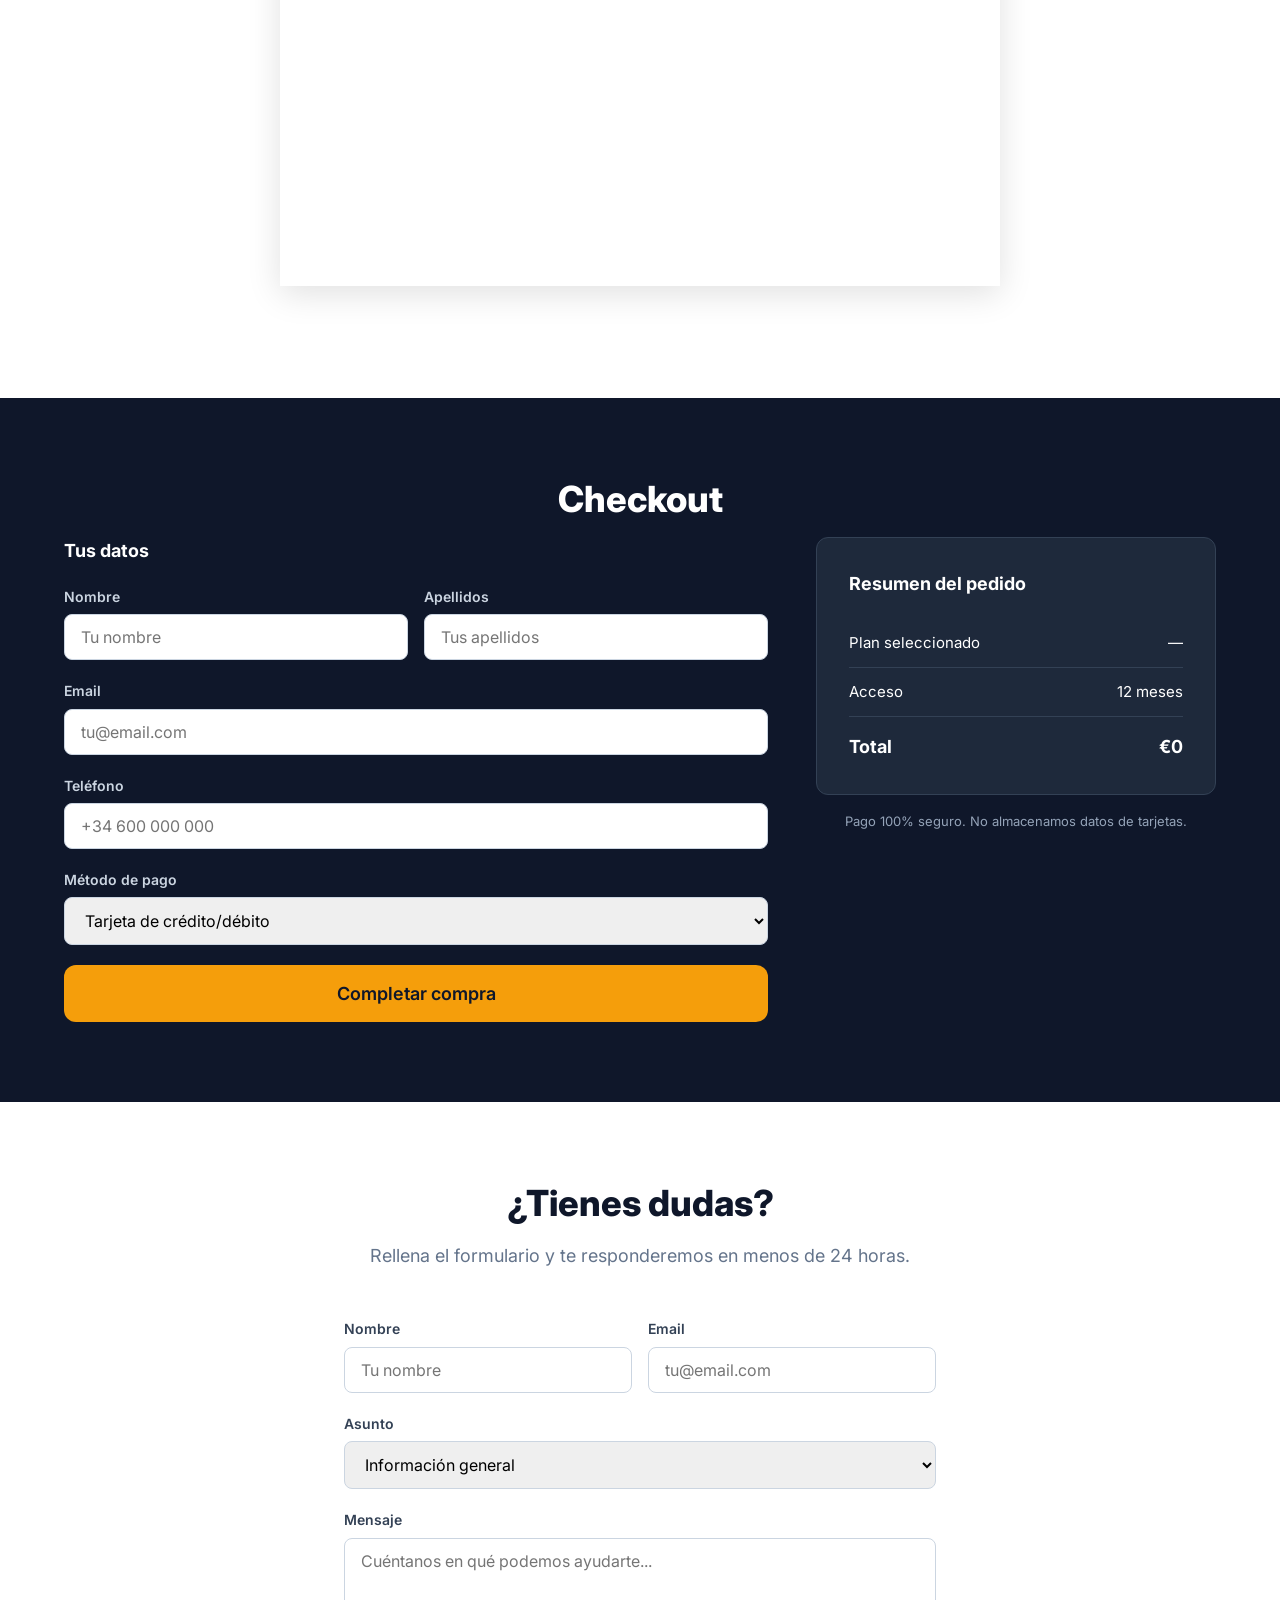
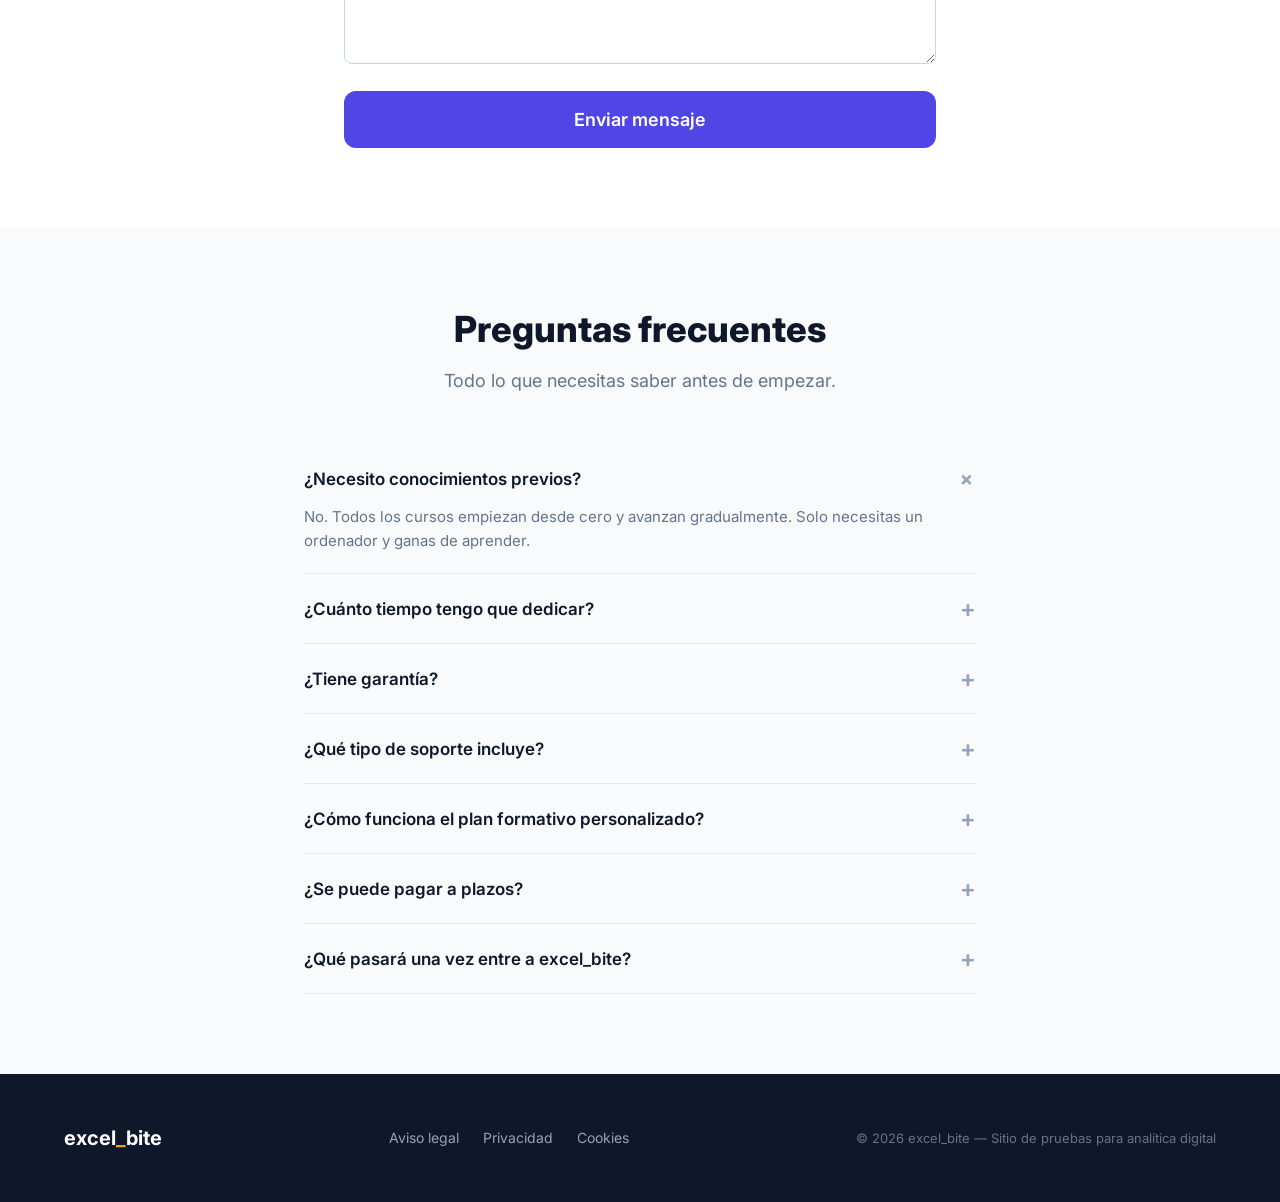
==== commit bbf20618: "fix: add video section, fix encoding, replace DL.pushViewItem" ====
--- a/index.html
+++ b/index.html
@@ -1,9 +1,9 @@
-﻿<!DOCTYPE html>
+<!DOCTYPE html>
 <html lang="es">
 <head>
   <meta charset="UTF-8">
   <meta name="viewport" content="width=device-width, initial-scale=1.0">
-  <title>excel_bite â€” Domina Excel en pequeÃ±os bocados</title>
+  <title>excel_bite — Domina Excel en pequeños bocados</title>
   <link rel="preconnect" href="https://fonts.googleapis.com">
   <link rel="preconnect" href="https://fonts.gstatic.com" crossorigin>
   <link href="https://fonts.googleapis.com/css2?family=Inter:wght@400;500;600;700;800&display=swap" rel="stylesheet">
@@ -40,7 +40,7 @@
       </div>
       <div class="navbar-actions">
         <a href="#precios" class="btn btn-sm btn-primary">Empezar ahora</a>
-        <button class="nav-toggle" id="nav-toggle" aria-label="MenÃº">&#9776;</button>
+        <button class="nav-toggle" id="nav-toggle" aria-label="Menú">&#9776;</button>
       </div>
     </div>
   </nav>
@@ -53,9 +53,9 @@
         <span class="hero-badge"><span class="icon">&#10003;</span> +40 cursos</span>
         <span class="hero-badge"><span class="icon">&#10003;</span> De 0 a experto</span>
         <span class="hero-badge"><span class="icon">&#10003;</span> Soporte ilimitado</span>
-        <span class="hero-badge"><span class="icon">&#10003;</span> CertificaciÃ³n</span>
-      </div>
-      <h1>Domina <span>Excel</span> en pequeÃ±os bocados</h1>
+        <span class="hero-badge"><span class="icon">&#10003;</span> Certificación</span>
+      </div>
+      <h1>Domina <span>Excel</span> en pequeños bocados</h1>
       <p>Aprende Excel de 0 a 100 con un plan personalizado a tu medida. Mejora profesional y salarialmente en solo 6 meses.</p>
       <a href="#precios" class="btn btn-primary btn-lg" data-track="hero-cta" data-category="cta">Quiero dominar Excel de verdad</a>
     </div>
@@ -64,19 +64,19 @@
   <!-- ===== BENEFICIOS ===== -->
   <section class="section" id="beneficios">
     <div class="container text-center">
-      <h2 class="section-title">Â¿Por quÃ© <span style="color:var(--c-primary)">excel_bite</span>?</h2>
-      <p class="section-subtitle mx-auto">MÃ¡s de 5.000 profesionales ya confÃ­an en nosotros para transformar su carrera con datos.</p>
+      <h2 class="section-title">¿Por qué <span style="color:var(--c-primary)">excel_bite</span>?</h2>
+      <p class="section-subtitle mx-auto">Más de 5.000 profesionales ya confían en nosotros para transformar su carrera con datos.</p>
     </div>
     <div class="container features-grid">
       <div class="feature-card">
         <div class="feature-icon">&#128218;</div>
-        <h3>+40 cursos prÃ¡cticos</h3>
-        <p>Desde nivel bÃ¡sico hasta avanzado, con ejercicios reales y casos prÃ¡cticos.</p>
+        <h3>+40 cursos prácticos</h3>
+        <p>Desde nivel básico hasta avanzado, con ejercicios reales y casos prácticos.</p>
       </div>
       <div class="feature-card">
         <div class="feature-icon">&#128179;</div>
         <h3>Plan personalizado</h3>
-        <p>Te diseÃ±amos una hoja de ruta segÃºn tu nivel y objetivos profesionales.</p>
+        <p>Te diseñamos una hoja de ruta según tu nivel y objetivos profesionales.</p>
       </div>
       <div class="feature-card">
         <div class="feature-icon">&#128172;</div>
@@ -94,32 +94,32 @@
     </div>
 
     <div class="container">
-      <h3 class="level-title level-basico">&#128311; Nivel BÃ¡sico</h3>
+      <h3 class="level-title level-basico">&#128311; Nivel Básico</h3>
       <div class="courses-grid">
-        <div class="course-card" data-course="curso-excel-0" data-course-name="Excel desde 0" data-level="BÃ¡sico">
+        <div class="course-card" data-course="curso-excel-0" data-course-name="Excel desde 0" data-level="Básico">
           <div class="course-card-img" style="background:#DBEAFE">&#128187;</div>
           <div class="course-card-body">
-            <span class="course-card-tag tag-basico">BÃ¡sico</span>
+            <span class="course-card-tag tag-basico">Básico</span>
             <h4 class="course-card-title">Excel desde 0</h4>
-            <p class="course-card-desc">Domina los fundamentos de Excel. NavegaciÃ³n, formato, atajos y primeros cÃ¡lculos.</p>
+            <p class="course-card-desc">Domina los fundamentos de Excel. Navegación, formato, atajos y primeros cálculos.</p>
             <div class="course-card-meta"><span>&#128249; 24 clases</span><span>&#9200; 3.5h</span></div>
           </div>
         </div>
-        <div class="course-card" data-course="curso-tablas-dinamicas" data-course-name="Tablas DinÃ¡micas" data-level="BÃ¡sico">
+        <div class="course-card" data-course="curso-tablas-dinamicas" data-course-name="Tablas Dinámicas" data-level="Básico">
           <div class="course-card-img" style="background:#DBEAFE">&#128202;</div>
           <div class="course-card-body">
-            <span class="course-card-tag tag-basico">BÃ¡sico</span>
-            <h4 class="course-card-title">Tablas DinÃ¡micas</h4>
-            <p class="course-card-desc">Resumir, analizar y presentar grandes volÃºmenes de datos en segundos.</p>
+            <span class="course-card-tag tag-basico">Básico</span>
+            <h4 class="course-card-title">Tablas Dinámicas</h4>
+            <p class="course-card-desc">Resumir, analizar y presentar grandes volúmenes de datos en segundos.</p>
             <div class="course-card-meta"><span>&#128249; 18 clases</span><span>&#9200; 2.5h</span></div>
           </div>
         </div>
-        <div class="course-card" data-course="curso-graficos" data-course-name="GrÃ¡ficos de otra galaxia" data-level="BÃ¡sico">
+        <div class="course-card" data-course="curso-graficos" data-course-name="Gráficos de otra galaxia" data-level="Básico">
           <div class="course-card-img" style="background:#DBEAFE">&#128200;</div>
           <div class="course-card-body">
-            <span class="course-card-tag tag-basico">BÃ¡sico</span>
-            <h4 class="course-card-title">GrÃ¡ficos de otra galaxia</h4>
-            <p class="course-card-desc">Crea visualizaciones impactantes que dejarÃ¡n a tu jefe con la boca abierta.</p>
+            <span class="course-card-tag tag-basico">Básico</span>
+            <h4 class="course-card-title">Gráficos de otra galaxia</h4>
+            <p class="course-card-desc">Crea visualizaciones impactantes que dejarán a tu jefe con la boca abierta.</p>
             <div class="course-card-meta"><span>&#128249; 14 clases</span><span>&#9200; 2h</span></div>
           </div>
         </div>
@@ -132,7 +132,7 @@
           <div class="course-card-body">
             <span class="course-card-tag tag-intermedio">Intermedio</span>
             <h4 class="course-card-title">Power Query</h4>
-            <p class="course-card-desc">Automatiza la limpieza y transformaciÃ³n de datos. Dile adiÃ³s al Ctrl+C / Ctrl+V.</p>
+            <p class="course-card-desc">Automatiza la limpieza y transformación de datos. Dile adiós al Ctrl+C / Ctrl+V.</p>
             <div class="course-card-meta"><span>&#128249; 22 clases</span><span>&#9200; 4h</span></div>
           </div>
         </div>
@@ -141,7 +141,7 @@
           <div class="course-card-body">
             <span class="course-card-tag tag-intermedio">Intermedio</span>
             <h4 class="course-card-title">Power Pivot</h4>
-            <p class="course-card-desc">Modela grandes volÃºmenes de datos con relaciones y medidas DAX.</p>
+            <p class="course-card-desc">Modela grandes volúmenes de datos con relaciones y medidas DAX.</p>
             <div class="course-card-meta"><span>&#128249; 16 clases</span><span>&#9200; 3h</span></div>
           </div>
         </div>
@@ -150,7 +150,7 @@
           <div class="course-card-body">
             <span class="course-card-tag tag-intermedio">Intermedio</span>
             <h4 class="course-card-title">Funciones BuscarX</h4>
-            <p class="course-card-desc">Masterclass de BUSCARX, INDEX+MATCH y todas las funciones de bÃºsqueda.</p>
+            <p class="course-card-desc">Masterclass de BUSCARX, INDEX+MATCH y todas las funciones de búsqueda.</p>
             <div class="course-card-meta"><span>&#128249; 12 clases</span><span>&#9200; 2h</span></div>
           </div>
         </div>
@@ -163,7 +163,7 @@
           <div class="course-card-body">
             <span class="course-card-tag tag-avanzado">Avanzado</span>
             <h4 class="course-card-title">Macros y VBA</h4>
-            <p class="course-card-desc">Automatiza tareas repetitivas con macros. Desde lo bÃ¡sico hasta scripts avanzados.</p>
+            <p class="course-card-desc">Automatiza tareas repetitivas con macros. Desde lo básico hasta scripts avanzados.</p>
             <div class="course-card-meta"><span>&#128249; 28 clases</span><span>&#9200; 5h</span></div>
           </div>
         </div>
@@ -172,15 +172,15 @@
           <div class="course-card-body">
             <span class="course-card-tag tag-avanzado">Avanzado</span>
             <h4 class="course-card-title">AppSheet</h4>
-            <p class="course-card-desc">Crea aplicaciones mÃ³viles desde Excel sin saber programar.</p>
+            <p class="course-card-desc">Crea aplicaciones móviles desde Excel sin saber programar.</p>
             <div class="course-card-meta"><span>&#128249; 20 clases</span><span>&#9200; 4h</span></div>
           </div>
         </div>
-        <div class="course-card" data-course="curso-lambda" data-course-name="FÃ³rmulas LAMBDA" data-level="Avanzado">
+        <div class="course-card" data-course="curso-lambda" data-course-name="Fórmulas LAMBDA" data-level="Avanzado">
           <div class="course-card-img" style="background:#FCE7F3">&#129409;</div>
           <div class="course-card-body">
             <span class="course-card-tag tag-avanzado">Avanzado</span>
-            <h4 class="course-card-title">FÃ³rmulas LAMBDA</h4>
+            <h4 class="course-card-title">Fórmulas LAMBDA</h4>
             <p class="course-card-desc">Crea tus propias funciones personalizadas con LAMBDA. El futuro de Excel.</p>
             <div class="course-card-meta"><span>&#128249; 10 clases</span><span>&#9200; 1.5h</span></div>
           </div>
@@ -193,11 +193,11 @@
   <section class="section" id="precios">
     <div class="container text-center">
       <h2 class="section-title">Elige tu plan</h2>
-      <p class="section-subtitle mx-auto">Empieza hoy y transforma tu futuro profesional. Sin riesgos: 14 dÃ­as de garantÃ­a.</p>
+      <p class="section-subtitle mx-auto">Empieza hoy y transforma tu futuro profesional. Sin riesgos: 14 días de garantía.</p>
     </div>
     <div class="container plans-grid">
       <div class="plan-card">
-        <div class="plan-name">Plan BÃ¡sico</div>
+        <div class="plan-name">Plan Básico</div>
         <div class="plan-price">&euro;67 <span>/mes</span></div>
         <div class="plan-desc">6 cuotas mensuales. Ideal para empezar.</div>
         <ul class="plan-features">
@@ -211,9 +211,9 @@
       <div class="plan-card featured">
         <div class="plan-name">Plan Pro</div>
         <div class="plan-price">&euro;97 <span>/mes</span></div>
-        <div class="plan-desc">3 cuotas mensuales. El mÃ¡s elegido.</div>
+        <div class="plan-desc">3 cuotas mensuales. El más elegido.</div>
         <ul class="plan-features">
-          <li>Todo lo del plan BÃ¡sico</li>
+          <li>Todo lo del plan Básico</li>
           <li>+6 meses extra de acceso</li>
           <li>War Room semanal en directo</li>
           <li>Bolsa de empleo premium</li>
@@ -223,12 +223,12 @@
       <div class="plan-card">
         <div class="plan-name">Plan Premium</div>
         <div class="plan-price">&euro;297 <span class="plan-old-price">&euro;402</span></div>
-        <div class="plan-desc">Pago Ãºnico. Ahorra 105&euro;.</div>
+        <div class="plan-desc">Pago único. Ahorra 105&euro;.</div>
         <ul class="plan-features">
           <li>Todo lo del plan Pro</li>
-          <li>Doble certificaciÃ³n (propia + universitaria)</li>
+          <li>Doble certificación (propia + universitaria)</li>
           <li>Acceso de por vida</li>
-          <li>Bonus exclusivo pago Ãºnico</li>
+          <li>Bonus exclusivo pago único</li>
         </ul>
         <button class="btn btn-accent btn-block select-plan-btn" data-plan="premium" data-track="select-plan-premium">Seleccionar plan</button>
       </div>
@@ -243,25 +243,36 @@
     </div>
     <div class="container testimonials-grid">
       <div class="testimonial-card">
-        <p>"La mejor inversiÃ³n que he hecho en mi carrera profesional. En 6 meses pasÃ© de auxiliar a responsable financiera."</p>
+        <p>"La mejor inversión que he hecho en mi carrera profesional. En 6 meses pasé de auxiliar a responsable financiera."</p>
         <div class="testimonial-author">
           <div class="testimonial-author-avatar">IM</div>
-          <div><strong>Inma MartÃ­nez</strong><span>Responsable Financiera</span></div>
+          <div><strong>Inma Martínez</strong><span>Responsable Financiera</span></div>
         </div>
       </div>
       <div class="testimonial-card">
-        <p>"Mis conocimientos de Excel eran mÃ­nimos. Al poco tiempo encontrÃ© trabajo gracias al salto abismal en mi forma de tratar los datos."</p>
+        <p>"Mis conocimientos de Excel eran mínimos. Al poco tiempo encontré trabajo gracias al salto abismal en mi forma de tratar los datos."</p>
         <div class="testimonial-author">
           <div class="testimonial-author-avatar">CR</div>
           <div><strong>Cati Ramone</strong><span>Analista de Datos</span></div>
         </div>
       </div>
       <div class="testimonial-card">
-        <p>"Me ha servido para ayudar a otros compaÃ±eros que tardaban horas. Ahora en 15 minutos lo tienen listo."</p>
+        <p>"Me ha servido para ayudar a otros compañeros que tardaban horas. Ahora en 15 minutos lo tienen listo."</p>
         <div class="testimonial-author">
           <div class="testimonial-author-avatar">AG</div>
-          <div><strong>AgustÃ­n</strong><span>Ingeniero</span></div>
-        </div>
+          <div><strong>Agustín</strong><span>Ingeniero</span></div>
+        </div>
+      </div>
+    </div>
+  </section>
+
+  <!-- ===== VIDEO ===== -->
+  <section class="section" id="video">
+    <div class="container text-center">
+      <h2 class="section-title">Mira cómo funciona</h2>
+      <p class="section-subtitle mx-auto">Un vistazo rápido a lo que aprenderás.</p>
+      <div class="video-wrapper" style="max-width:720px;margin:2rem auto;position:relative;padding-bottom:56.25%;height:0;overflow:hidden;border-radius:var(--radius-md);box-shadow:0 8px 32px rgba(0,0,0,.12);">
+        <iframe src="https://www.youtube.com/embed/WF6aaRUsUSA" title="Excel Tutorial" style="position:absolute;top:0;left:0;width:100%;height:100%;border:0;" allow="accelerometer; autoplay; clipboard-write; encrypted-media; gyroscope; picture-in-picture" allowfullscreen></iframe>
       </div>
     </div>
   </section>
@@ -289,13 +300,13 @@
               <input type="email" id="email-checkout" class="form-input" placeholder="tu@email.com" required>
             </div>
             <div class="form-group">
-              <label for="telefono">TelÃ©fono</label>
+              <label for="telefono">Teléfono</label>
               <input type="tel" id="telefono" class="form-input" placeholder="+34 600 000 000">
             </div>
             <div class="form-group">
-              <label for="metodo-pago">MÃ©todo de pago</label>
+              <label for="metodo-pago">Método de pago</label>
               <select id="metodo-pago" class="form-input">
-                <option>Tarjeta de crÃ©dito/dÃ©bito</option>
+                <option>Tarjeta de crédito/débito</option>
                 <option>PayPal</option>
                 <option>Transferencia bancaria</option>
               </select>
@@ -310,7 +321,7 @@
             <h3>Resumen del pedido</h3>
             <div class="order-item">
               <span>Plan seleccionado</span>
-              <span id="order-plan-name">â€”</span>
+              <span id="order-plan-name">—</span>
             </div>
             <div class="order-item">
               <span>Acceso</span>
@@ -332,7 +343,7 @@
   <!-- ===== CONTACTO ===== -->
   <section class="section" id="contacto">
     <div class="container text-center">
-      <h2 class="section-title">Â¿Tienes dudas?</h2>
+      <h2 class="section-title">¿Tienes dudas?</h2>
       <p class="section-subtitle mx-auto">Rellena el formulario y te responderemos en menos de 24 horas.</p>
     </div>
     <div class="container" style="max-width:640px">
@@ -350,15 +361,15 @@
         <div class="form-group">
           <label for="asunto">Asunto</label>
           <select id="asunto" class="form-input">
-            <option>InformaciÃ³n general</option>
+            <option>Información general</option>
             <option>Duda sobre cursos</option>
-            <option>FacturaciÃ³n</option>
+            <option>Facturación</option>
             <option>Otros</option>
           </select>
         </div>
         <div class="form-group">
           <label for="mensaje">Mensaje</label>
-          <textarea id="mensaje" class="form-input" rows="5" placeholder="CuÃ©ntanos en quÃ© podemos ayudarte..." required></textarea>
+          <textarea id="mensaje" class="form-input" rows="5" placeholder="Cuéntanos en qué podemos ayudarte..." required></textarea>
         </div>
         <button type="submit" class="btn btn-primary btn-lg btn-block" data-track="enviar-contacto" data-category="form">
           Enviar mensaje
@@ -370,17 +381,6 @@
     </div>
   </section>
 
-  <!-- ===== VIDEO ===== -->
-  <section class="section" id="video">
-    <div class="container text-center">
-      <h2 class="section-title">Mira cÃ³mo funciona</h2>
-      <p class="section-subtitle mx-auto">Un vistazo rÃ¡pido a lo que aprenderÃ¡s.</p>
-      <div class="video-wrapper" style="max-width:720px;margin:2rem auto;position:relative;padding-bottom:56.25%;height:0;overflow:hidden;border-radius:var(--radius-md);box-shadow:0 8px 32px rgba(0,0,0,.12);">
-        <iframe src="https://www.youtube.com/embed/UlUfM7VozLc" title="Excel Tutorial" style="position:absolute;top:0;left:0;width:100%;height:100%;border:0;" allow="accelerometer; autoplay; clipboard-write; encrypted-media; gyroscope; picture-in-picture" allowfullscreen></iframe>
-      </div>
-    </div>
-  </section>
-
   <!-- ===== FAQ ===== -->
   <section class="section section-gray" id="faq">
     <div class="container text-center">
@@ -389,32 +389,32 @@
     </div>
     <div class="container faq-list">
       <div class="faq-item open">
-        <button class="faq-question">Â¿Necesito conocimientos previos?</button>
+        <button class="faq-question">¿Necesito conocimientos previos?</button>
         <div class="faq-answer">No. Todos los cursos empiezan desde cero y avanzan gradualmente. Solo necesitas un ordenador y ganas de aprender.</div>
       </div>
       <div class="faq-item">
-        <button class="faq-question">Â¿CuÃ¡nto tiempo tengo que dedicar?</button>
-        <div class="faq-answer">Con 45 minutos a la semana es suficiente para notar avances. TÃº marcas tu propio ritmo.</div>
-      </div>
-      <div class="faq-item">
-        <button class="faq-question">Â¿Tiene garantÃ­a?</button>
-        <div class="faq-answer">SÃ­, tienes 14 dÃ­as para probar la escuela. Si no es lo que esperabas, te devolvemos el 100% sin preguntas.</div>
-      </div>
-      <div class="faq-item">
-        <button class="faq-question">Â¿QuÃ© tipo de soporte incluye?</button>
-        <div class="faq-answer">Soporte personalizado e ilimitado vÃ­a Telegram. AdemÃ¡s de sesiones en directo semanales (War Room).</div>
-      </div>
-      <div class="faq-item">
-        <button class="faq-question">Â¿CÃ³mo funciona el plan formativo personalizado?</button>
-        <div class="faq-answer">Al apuntarte te haremos una prueba de nivel y un formulario para conocer tus objetivos. Te diseÃ±aremos una hoja de ruta a medida.</div>
-      </div>
-      <div class="faq-item">
-        <button class="faq-question">Â¿Se puede pagar a plazos?</button>
-        <div class="faq-answer">SÃ­. El plan BÃ¡sico son 6 cuotas de 67â‚¬, el Pro 3 cuotas de 97â‚¬, y el Premium es un pago Ãºnico de 297â‚¬ con ahorro de 105â‚¬.</div>
-      </div>
-      <div class="faq-item">
-        <button class="faq-question">Â¿QuÃ© pasarÃ¡ una vez entre a excel_bite?</button>
-        <div class="faq-answer">Te envÃ­o el acceso manualmente y te mando una prueba de nivel. DespuÃ©s te propongo tu hoja de ruta personalizada.</div>
+        <button class="faq-question">¿Cuánto tiempo tengo que dedicar?</button>
+        <div class="faq-answer">Con 45 minutos a la semana es suficiente para notar avances. Tú marcas tu propio ritmo.</div>
+      </div>
+      <div class="faq-item">
+        <button class="faq-question">¿Tiene garantía?</button>
+        <div class="faq-answer">Sí, tienes 14 días para probar la escuela. Si no es lo que esperabas, te devolvemos el 100% sin preguntas.</div>
+      </div>
+      <div class="faq-item">
+        <button class="faq-question">¿Qué tipo de soporte incluye?</button>
+        <div class="faq-answer">Soporte personalizado e ilimitado vía Telegram. Además de sesiones en directo semanales (War Room).</div>
+      </div>
+      <div class="faq-item">
+        <button class="faq-question">¿Cómo funciona el plan formativo personalizado?</button>
+        <div class="faq-answer">Al apuntarte te haremos una prueba de nivel y un formulario para conocer tus objetivos. Te diseñaremos una hoja de ruta a medida.</div>
+      </div>
+      <div class="faq-item">
+        <button class="faq-question">¿Se puede pagar a plazos?</button>
+        <div class="faq-answer">Sí. El plan Básico son 6 cuotas de 67€, el Pro 3 cuotas de 97€, y el Premium es un pago único de 297€ con ahorro de 105€.</div>
+      </div>
+      <div class="faq-item">
+        <button class="faq-question">¿Qué pasará una vez entre a excel_bite?</button>
+        <div class="faq-answer">Te envío el acceso manualmente y te mando una prueba de nivel. Después te propongo tu hoja de ruta personalizada.</div>
       </div>
     </div>
   </section>
@@ -428,7 +428,7 @@
         <a href="#">Privacidad</a>
         <a href="#">Cookies</a>
       </div>
-      <div style="font-size:.8125rem;color:var(--c-gray-500)">&copy; 2026 excel_bite &mdash; Sitio de pruebas para analÃ­tica digital</div>
+      <div style="font-size:.8125rem;color:var(--c-gray-500)">&copy; 2026 excel_bite &mdash; Sitio de pruebas para analítica digital</div>
     </div>
   </footer>
 
@@ -442,19 +442,19 @@
 
     // Checkout logic
     let selectedPlan = null;
-    const planNames = { basico: 'Plan BÃ¡sico', pro: 'Plan Pro', premium: 'Plan Premium' };
+    const planNames = { basico: 'Plan Básico', pro: 'Plan Pro', premium: 'Plan Premium' };
     const planPrices = { basico: 67, pro: 97, premium: 297 };
 
     document.querySelectorAll('.select-plan-btn').forEach(btn => {
       btn.addEventListener('click', () => {
         selectedPlan = btn.dataset.plan;
         document.getElementById('order-plan-name').textContent = planNames[selectedPlan];
-        document.getElementById('order-total-price').textContent = 'â‚¬' + planPrices[selectedPlan];
+        document.getElementById('order-total-price').textContent = '€' + planPrices[selectedPlan];
         document.getElementById('checkout').scrollIntoView({ behavior: 'smooth' });
       });
     });
 
-    // Checkout form submit â€” redirect to Stripe Payment Links
+    // Checkout form submit — redirect to Stripe Payment Links
     const stripeLinks = {
       basico: 'https://buy.stripe.com/test_00w9AT2jGby69CRdF94gg00',
       pro: 'https://buy.stripe.com/test_00w9AT2jGby69CRdF94gg00',
@@ -463,7 +463,7 @@
 
     document.getElementById('checkout-form').addEventListener('submit', function(e) {
       e.preventDefault();
-      if (!selectedPlan) { alert('SeleccionÃ¡ un plan primero.'); return; }
+      if (!selectedPlan) { alert('Seleccioná un plan primero.'); return; }
       window.location.href = stripeLinks[selectedPlan];
     });
 
@@ -473,19 +473,14 @@
       window.location.href = './gracias.html?from=contacto';
     });
 
-    // Course view_item events
+    // Course click events
     document.addEventListener('DOMContentLoaded', () => {
       document.querySelectorAll('[data-course]').forEach(el => {
-        DL.pushViewItem({
-          id: el.dataset.course,
-          name: el.dataset.courseName || el.dataset.course,
-          category: el.dataset.level || 'Curso',
-          price: 0
+        el.addEventListener('click', () => {
+          window.dataLayer.push({ event: 'select_course', course_id: el.dataset.course, course_name: el.dataset.courseName || el.dataset.course });
         });
       });
     });
   </script>
 </body>
 </html>
-
-
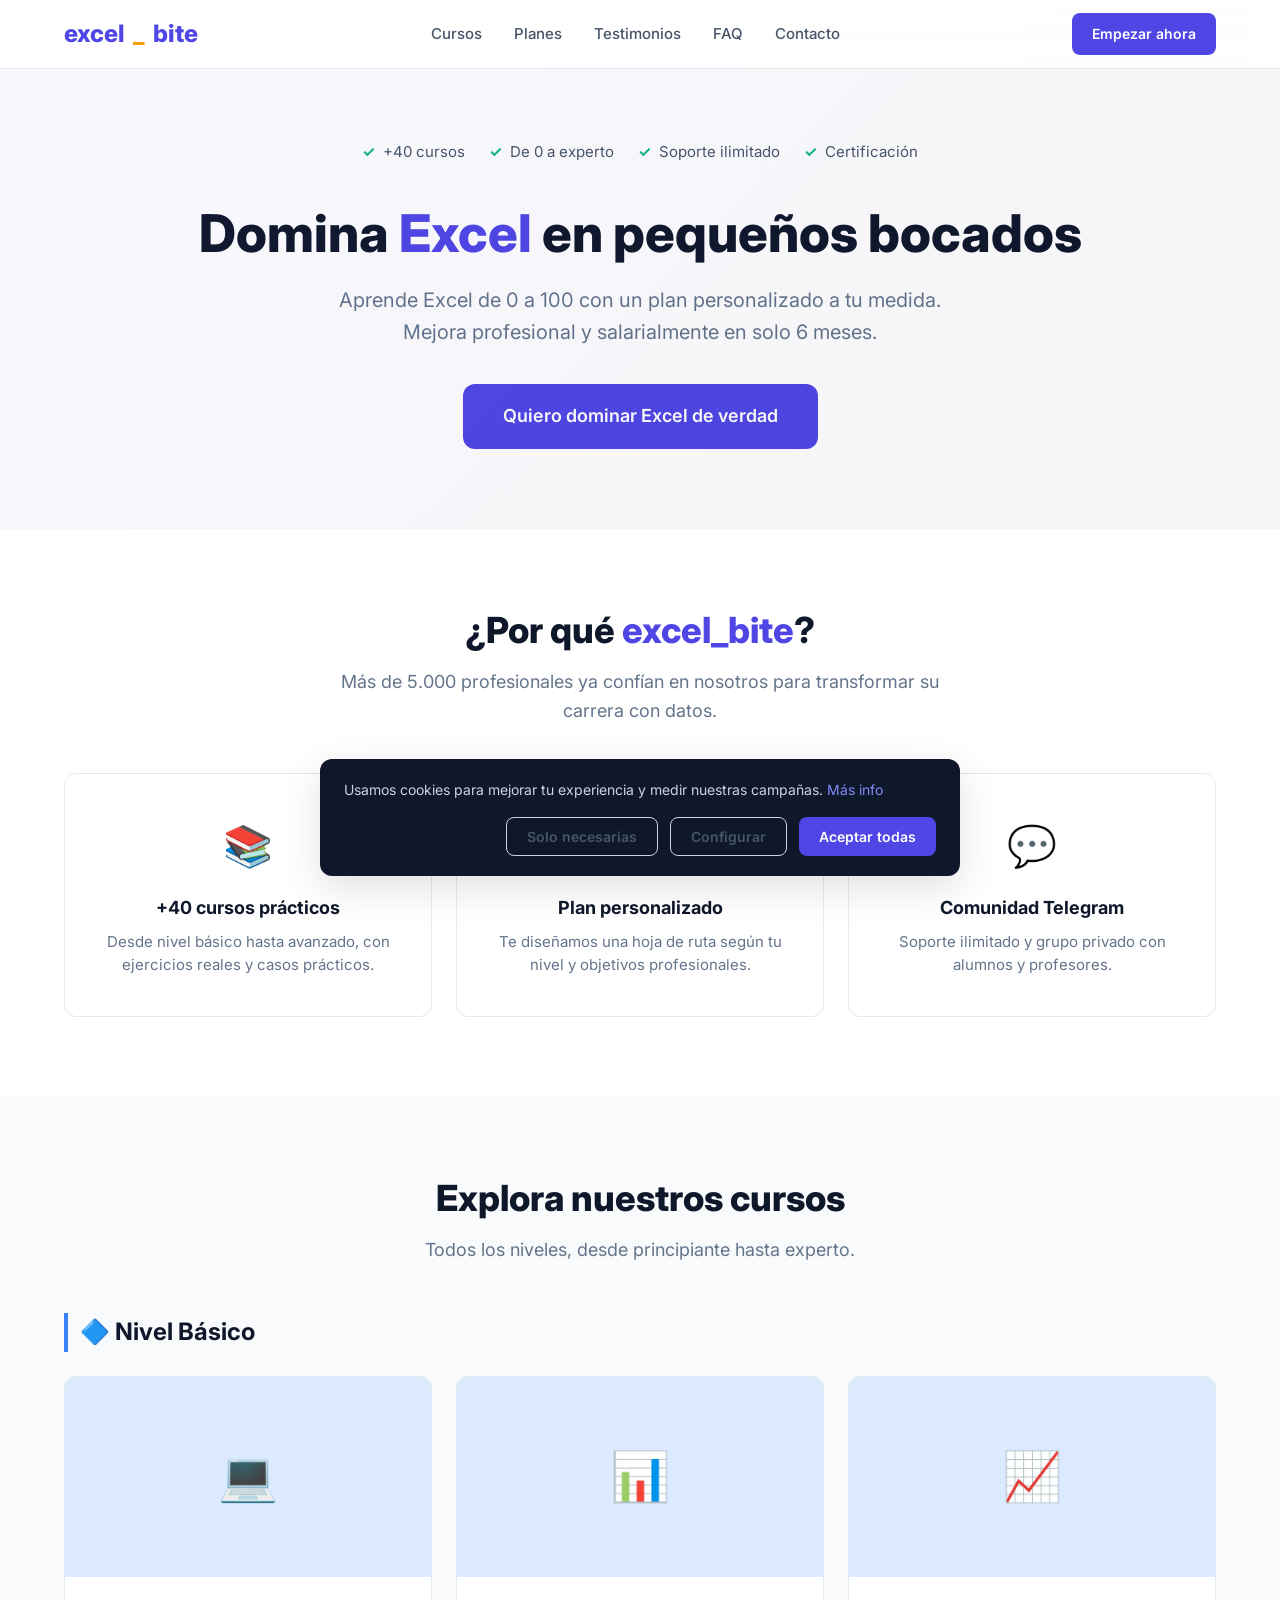
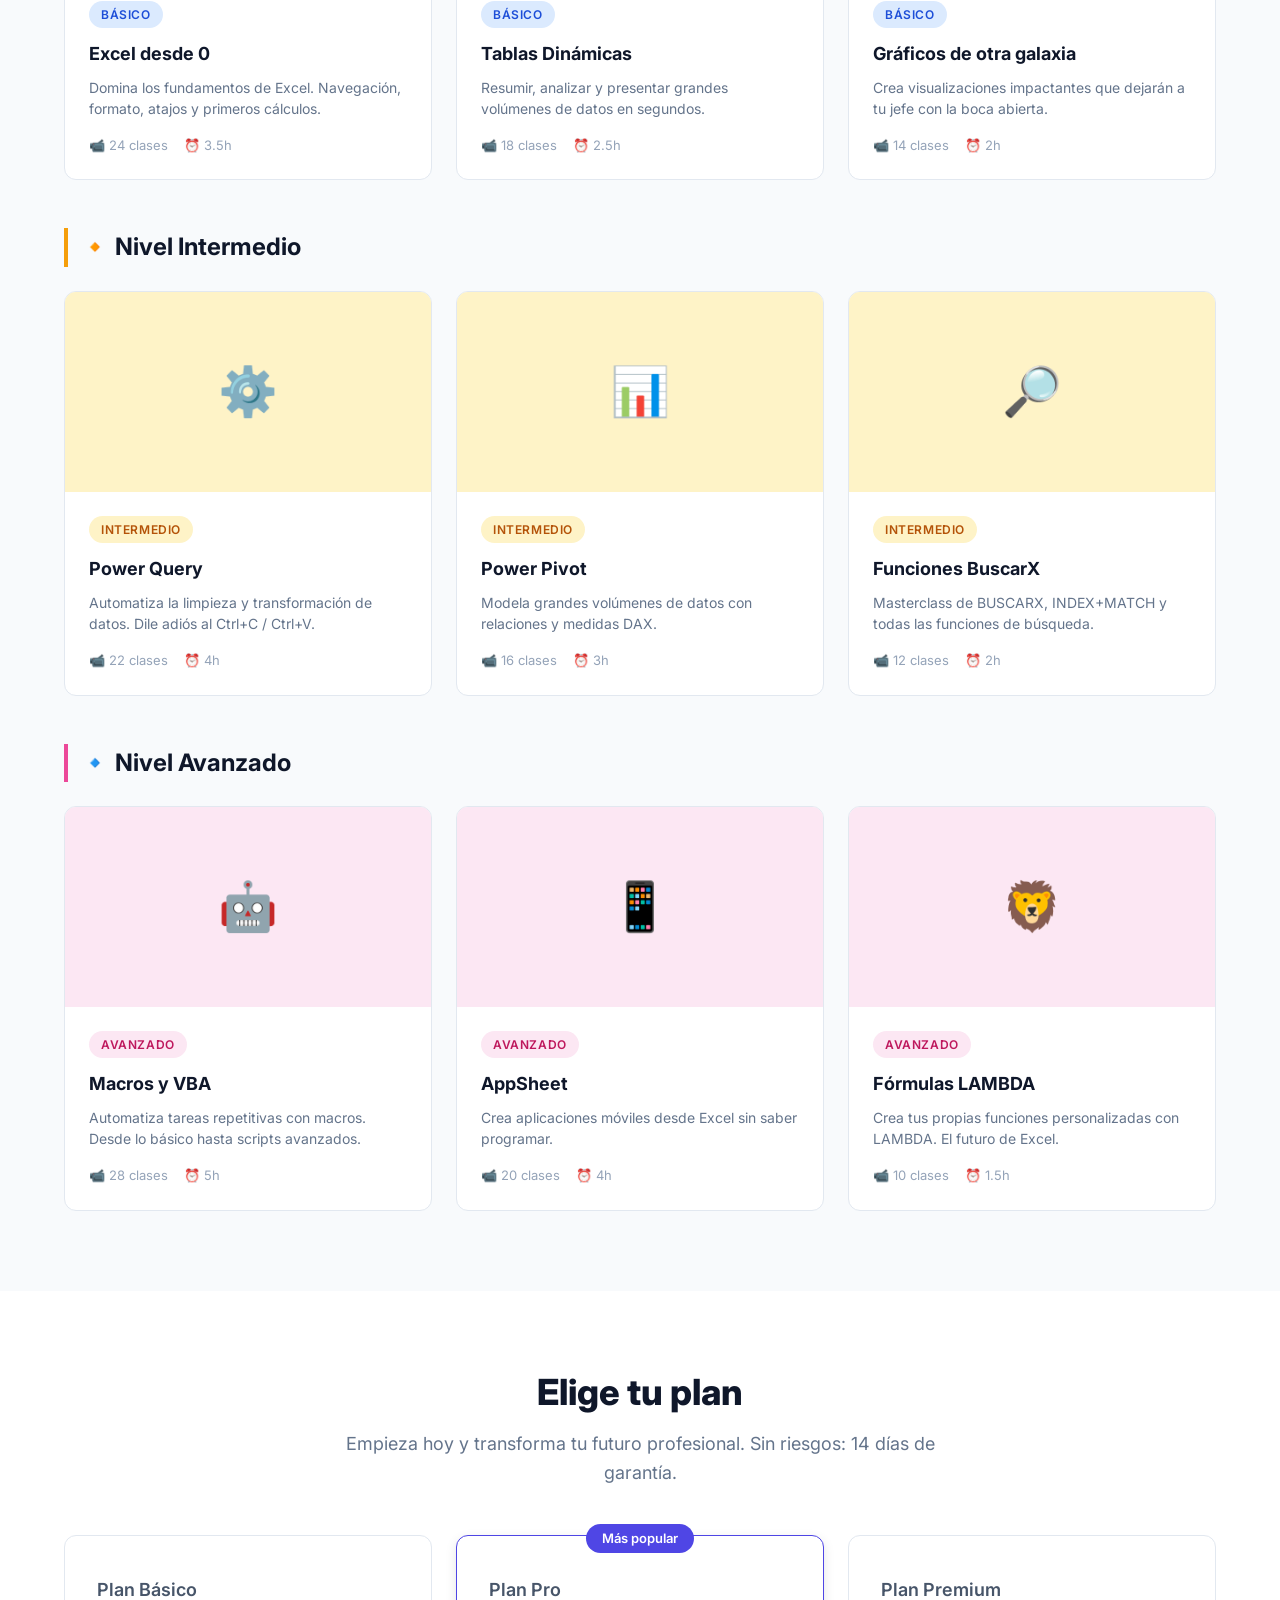
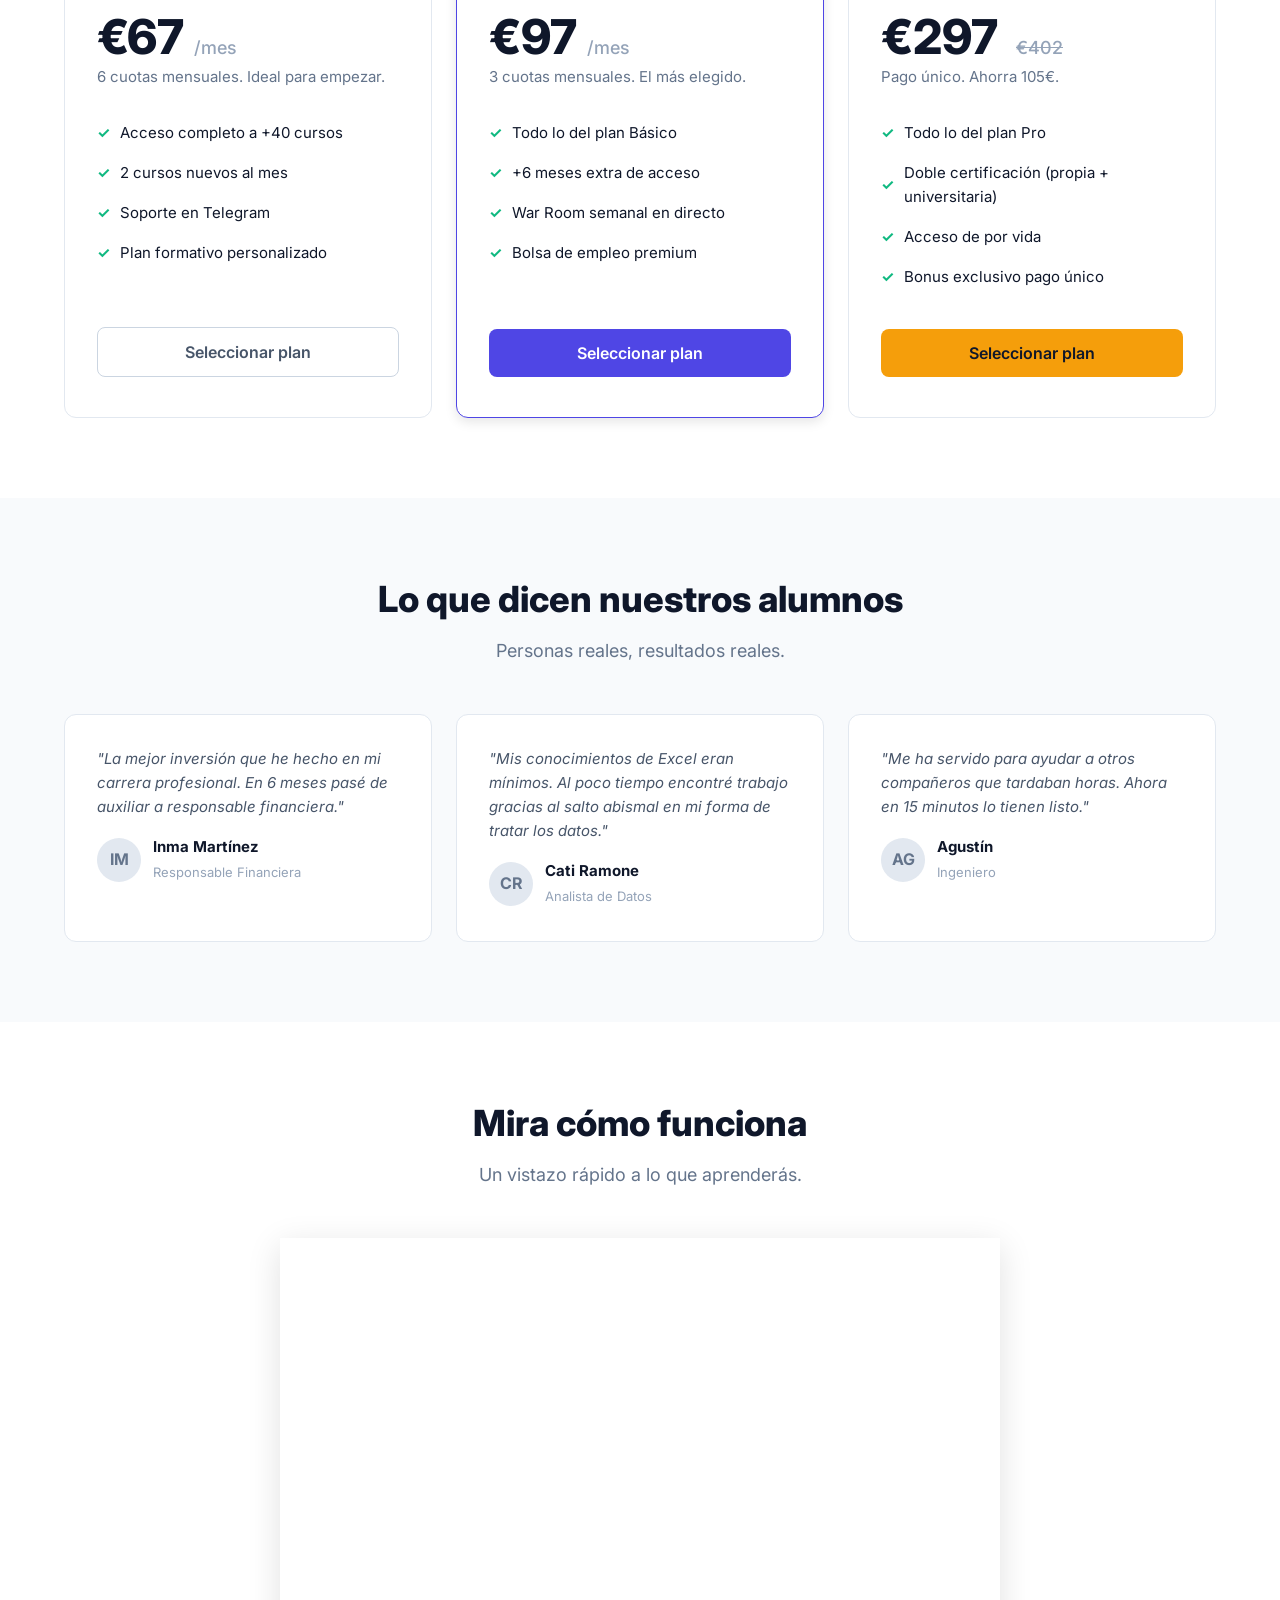
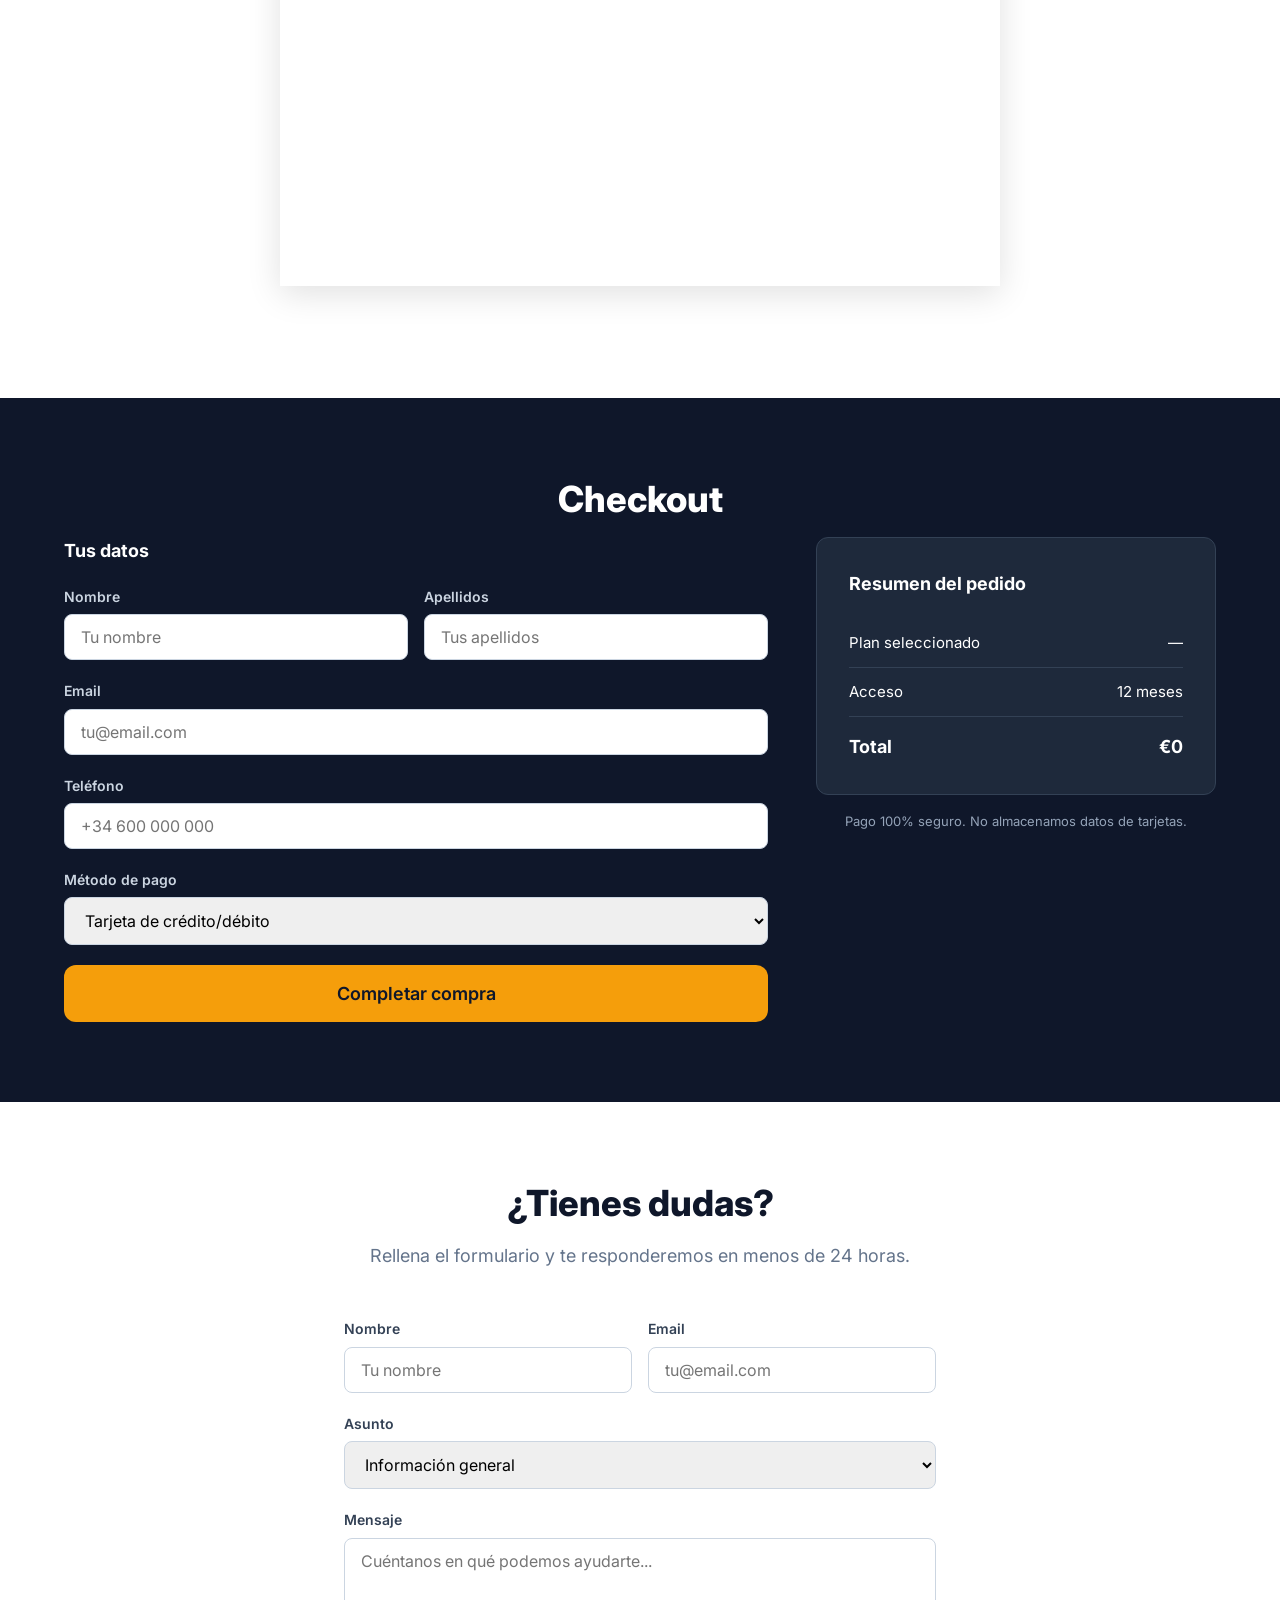
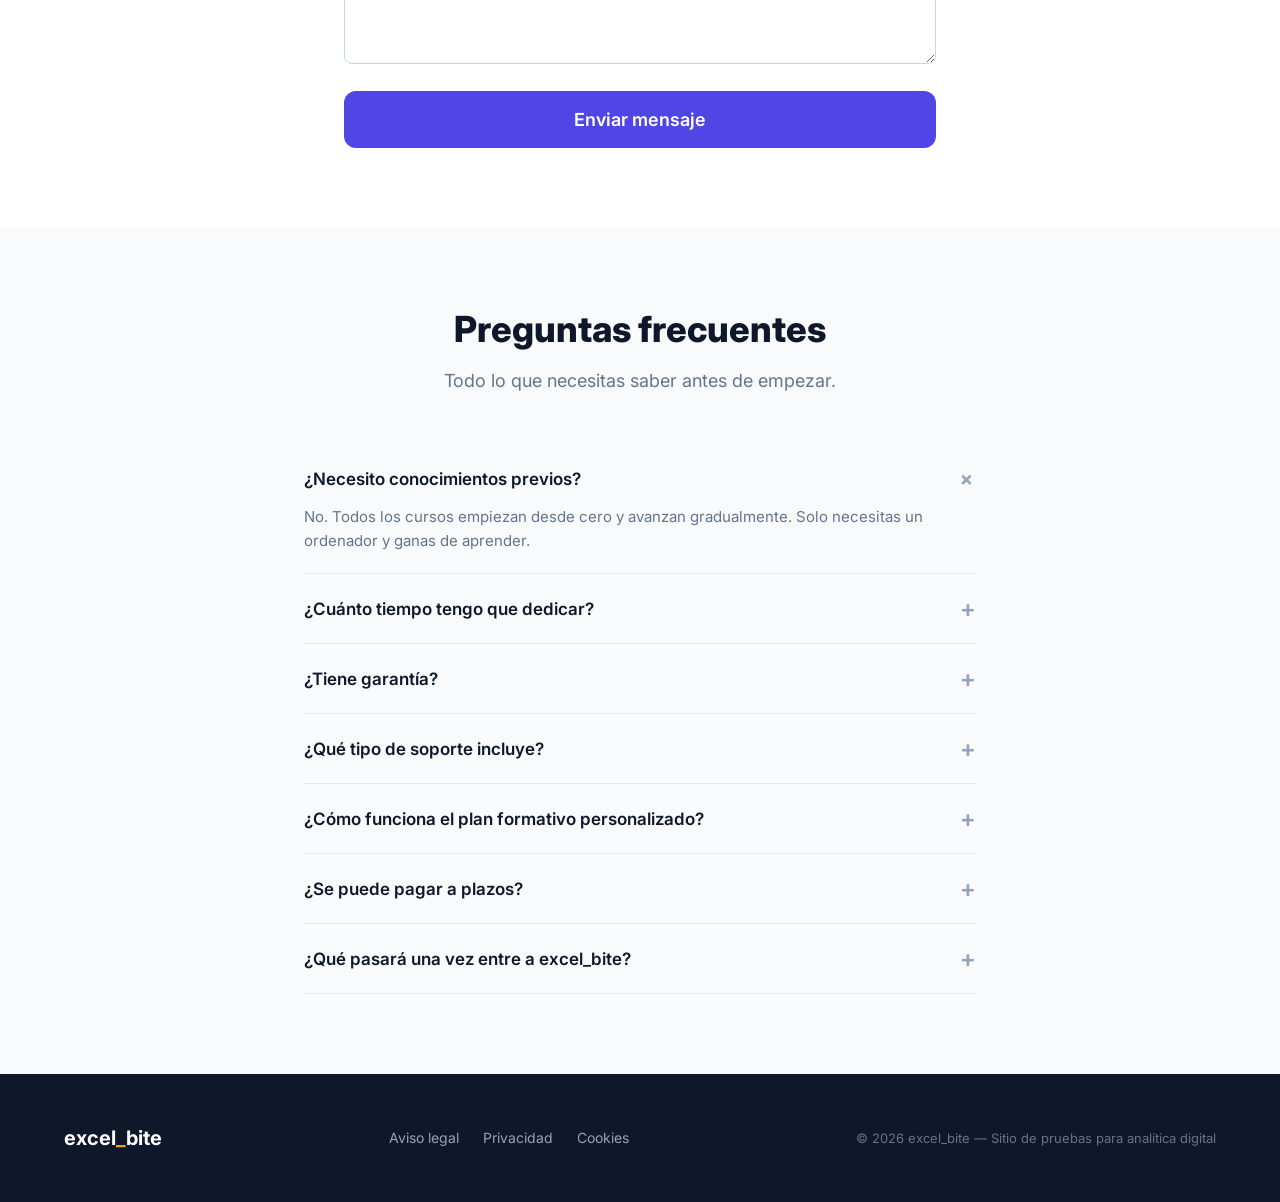
==== commit 78333bbc: "fix: load consent.js before GTM, add cookie settings panel, optimize page speed" ====
--- a/index.html
+++ b/index.html
@@ -6,8 +6,14 @@
   <title>excel_bite — Domina Excel en pequeños bocados</title>
   <link rel="preconnect" href="https://fonts.googleapis.com">
   <link rel="preconnect" href="https://fonts.gstatic.com" crossorigin>
-  <link href="https://fonts.googleapis.com/css2?family=Inter:wght@400;500;600;700;800&display=swap" rel="stylesheet">
+  <link href="https://fonts.googleapis.com/css2?family=Inter:wght@400;500;600;700;800&display=swap" rel="stylesheet" media="print" onload="this.media='all'">
   <link rel="stylesheet" href="./css/style.css">
+
+  <!-- dataLayer + gtag (must be first) -->
+  <script>window.dataLayer = window.dataLayer || []; function gtag(){dataLayer.push(arguments);}</script>
+
+  <!-- Consent Mode v2 defaults (before GTM so tags see the state) -->
+  <script src="./js/consent.js" defer></script>
 
   <!-- Google Tag Manager -->
   <script>(function(w,d,s,l,i){w[l]=w[l]||[];w[l].push({'gtm.start':
@@ -16,8 +22,6 @@
 'https://www.googletagmanager.com/gtm.js?id='+i+dl;f.parentNode.insertBefore(j,f);
 })(window,document,'script','dataLayer','GTM-WW42RP2T');</script>
   <!-- End Google Tag Manager -->
-
-  <script>window.dataLayer = window.dataLayer || []; function gtag(){dataLayer.push(arguments);}</script>
 </head>
 <body>
   <!-- Google Tag Manager (noscript) -->
@@ -272,7 +276,9 @@
       <h2 class="section-title">Mira cómo funciona</h2>
       <p class="section-subtitle mx-auto">Un vistazo rápido a lo que aprenderás.</p>
       <div class="video-wrapper" style="max-width:720px;margin:2rem auto;position:relative;padding-bottom:56.25%;height:0;overflow:hidden;border-radius:var(--radius-md);box-shadow:0 8px 32px rgba(0,0,0,.12);">
-        <iframe src="https://www.youtube.com/embed/WF6aaRUsUSA" title="Excel Tutorial" style="position:absolute;top:0;left:0;width:100%;height:100%;border:0;" allow="accelerometer; autoplay; clipboard-write; encrypted-media; gyroscope; picture-in-picture" allowfullscreen></iframe>
+        <iframe src="https://www.youtube.com/embed/kdMiEHV19yI?si=aBcDeFgHiJkLmNoP" 
+title="Excel Tutorial" loading="lazy" style="position:absolute;top:0;left:0;width:100%;height:100%;border:0;" allow="accelerometer; 
+autoplay; clipboard-write; encrypted-media; gyroscope; picture-in-picture" allowfullscreen></iframe>
       </div>
     </div>
   </section>
@@ -426,13 +432,12 @@
       <div style="display:flex;gap:24px;font-size:.875rem">
         <a href="#">Aviso legal</a>
         <a href="#">Privacidad</a>
-        <a href="#">Cookies</a>
+        <a href="#" onclick="event.preventDefault();window.ConsentManager&&document.getElementById('cookie-banner')===null&&location.reload()">Cookies</a>
       </div>
       <div style="font-size:.8125rem;color:var(--c-gray-500)">&copy; 2026 excel_bite &mdash; Sitio de pruebas para analítica digital</div>
     </div>
   </footer>
 
-  <script src="./js/consent.js"></script>
   <script src="./js/main.js"></script>
   <script>
     // FAQ toggle
--- a/css/style.css
+++ b/css/style.css
@@ -225,6 +225,9 @@
 .cookie-banner-content p { font-size: .875rem; margin-bottom: 16px; color: var(--c-gray-300); }
 .cookie-banner-content a { color: var(--c-primary-light); }
 .cookie-banner-btns { display: flex; gap: 12px; justify-content: flex-end; }
+.cookie-toggle-row { display: flex; align-items: center; gap: 12px; margin-bottom: 10px; font-size: .8125rem; color: var(--c-gray-300); }
+.cookie-toggle-row label { display: flex; align-items: center; gap: 6px; font-weight: 600; color: var(--c-white); white-space: nowrap; cursor: pointer; }
+.cookie-toggle-row input[type="checkbox"] { width: 16px; height: 16px; accent-color: var(--c-primary); }
 
 /* ========== RESPONSIVE ========== */
 @media (max-width: 1024px) {
